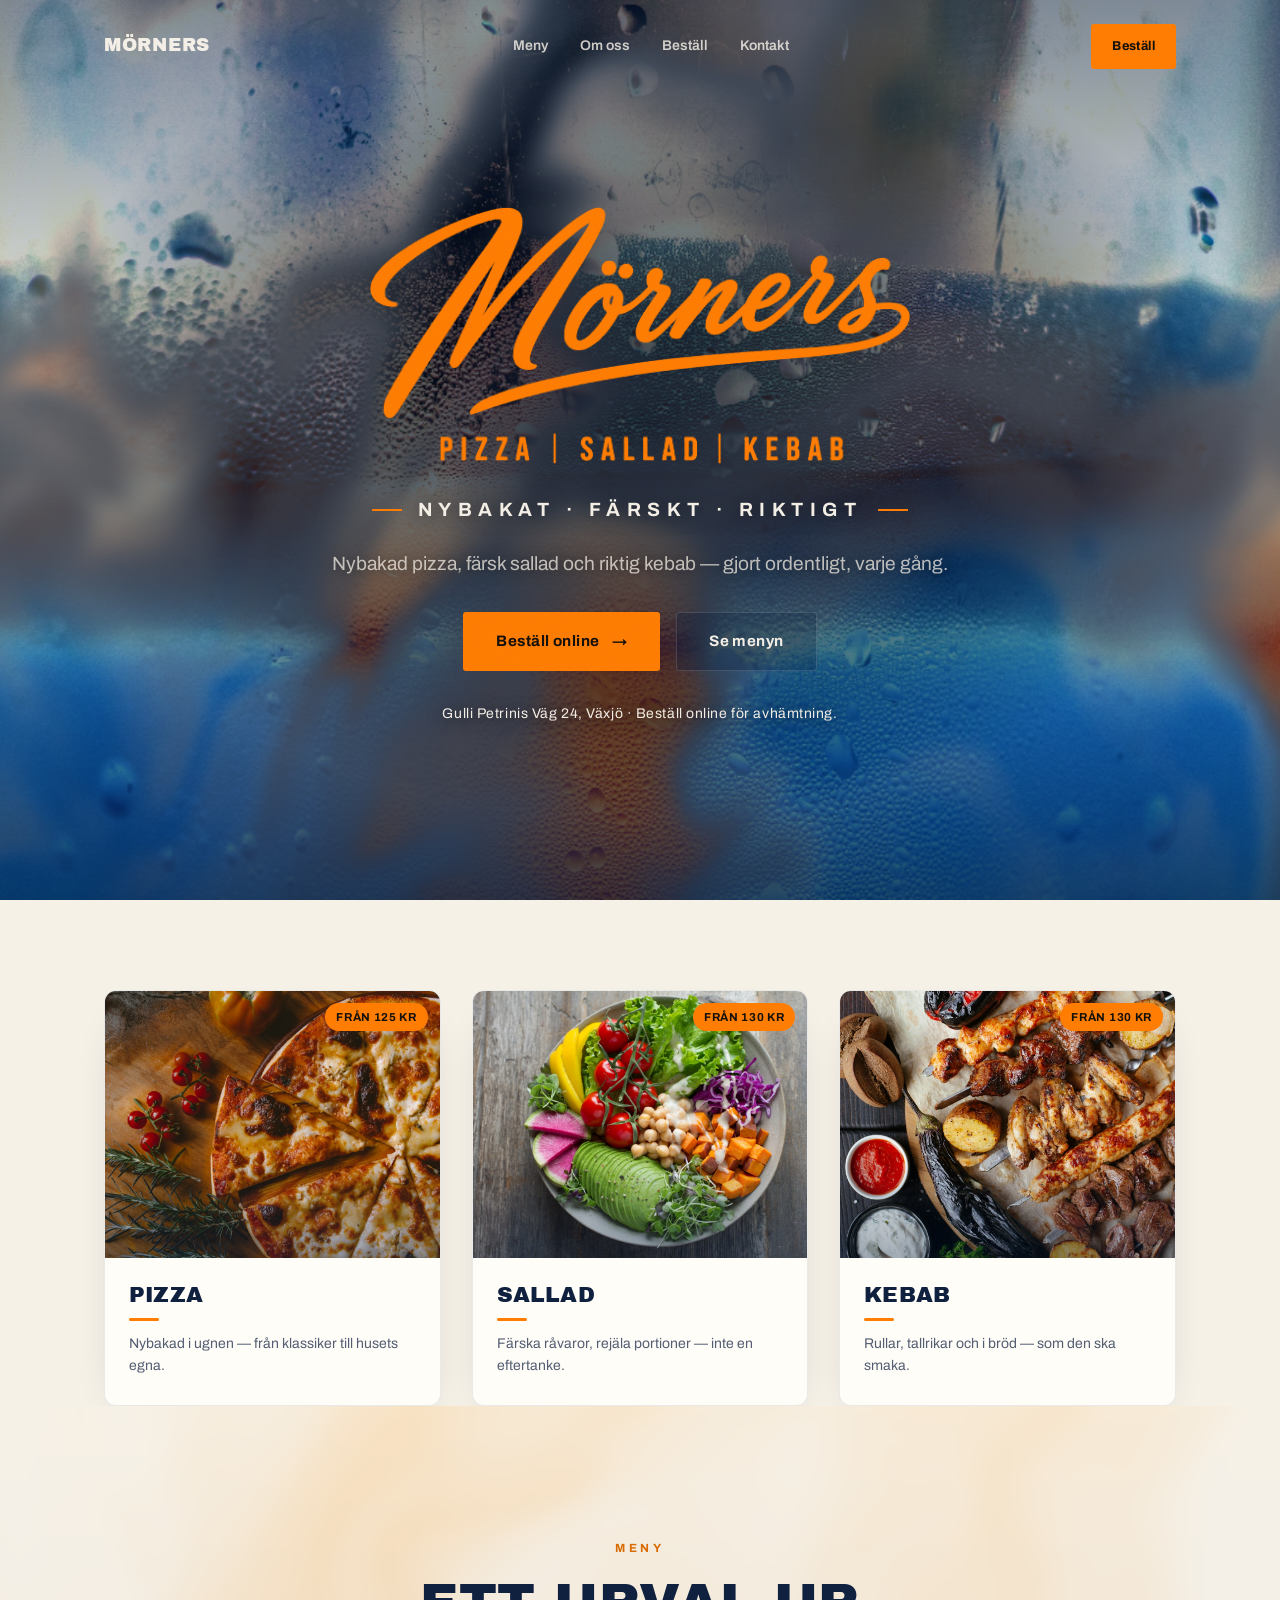
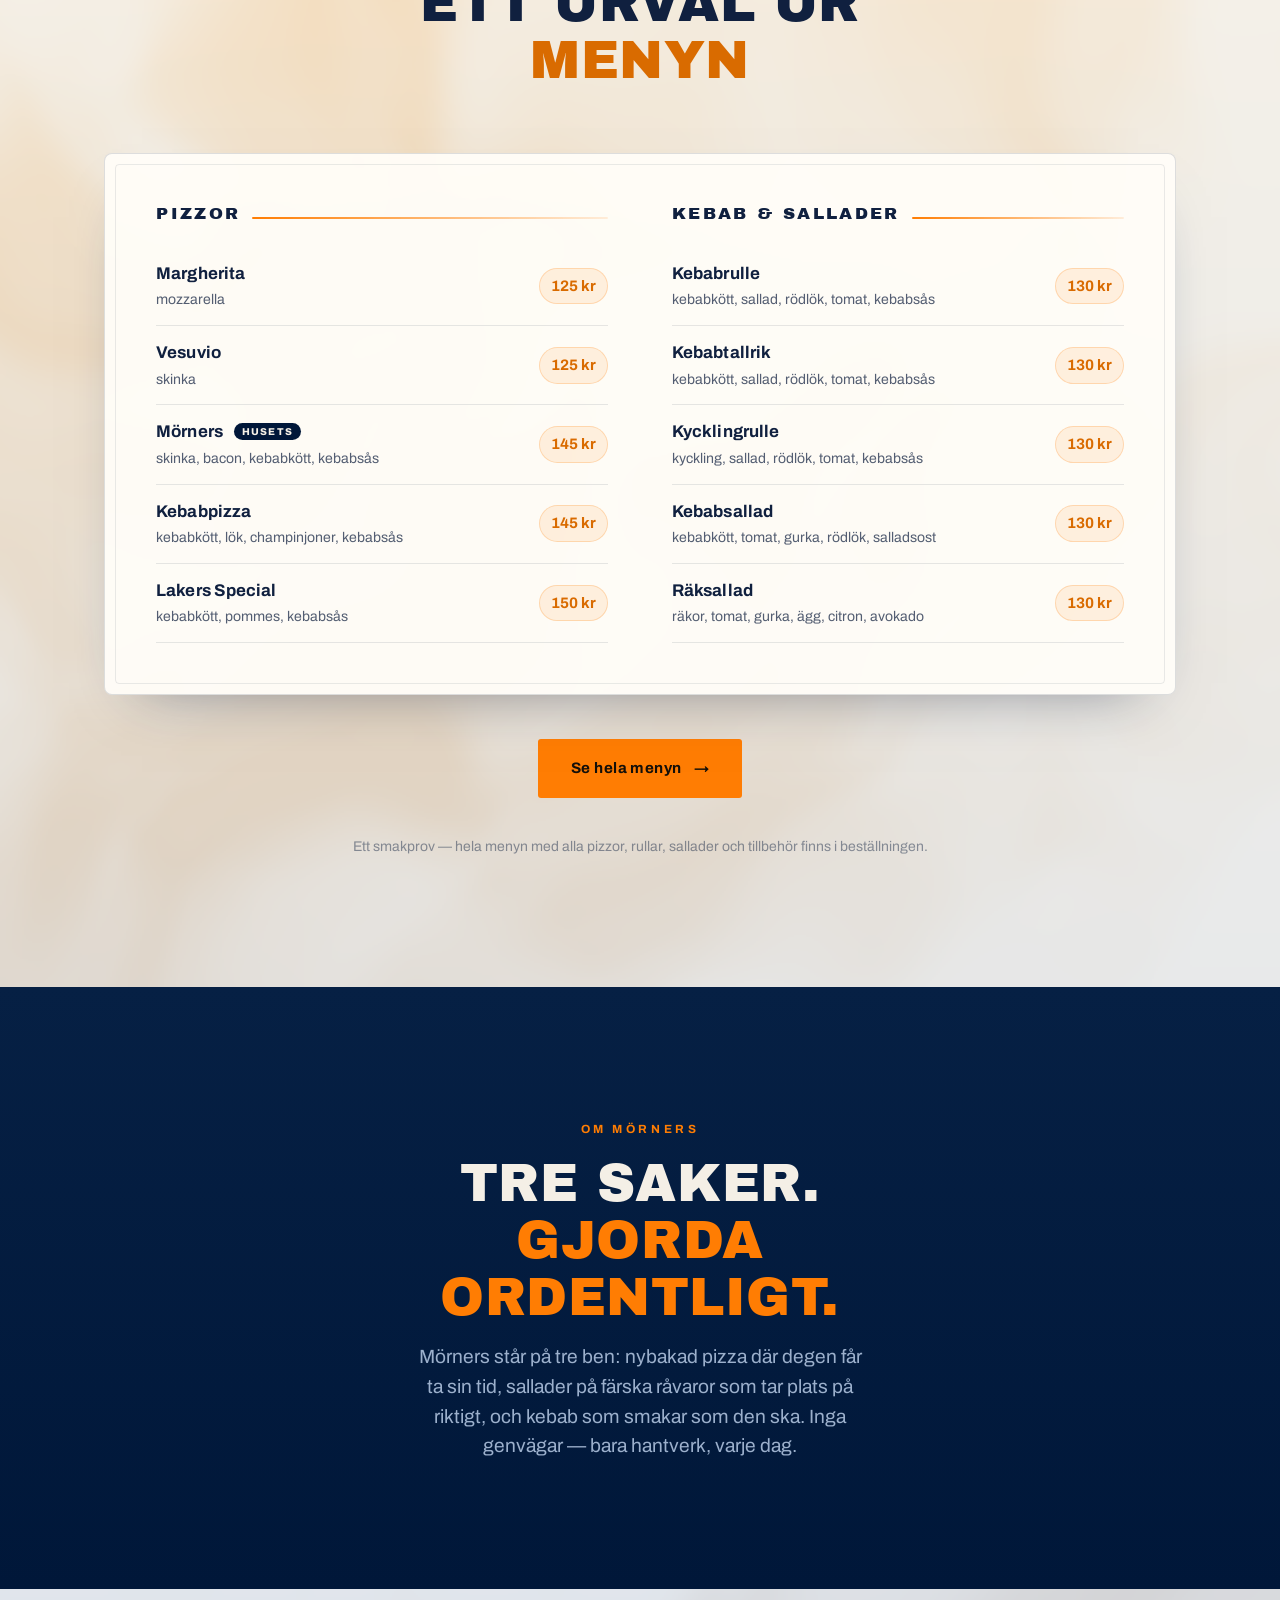
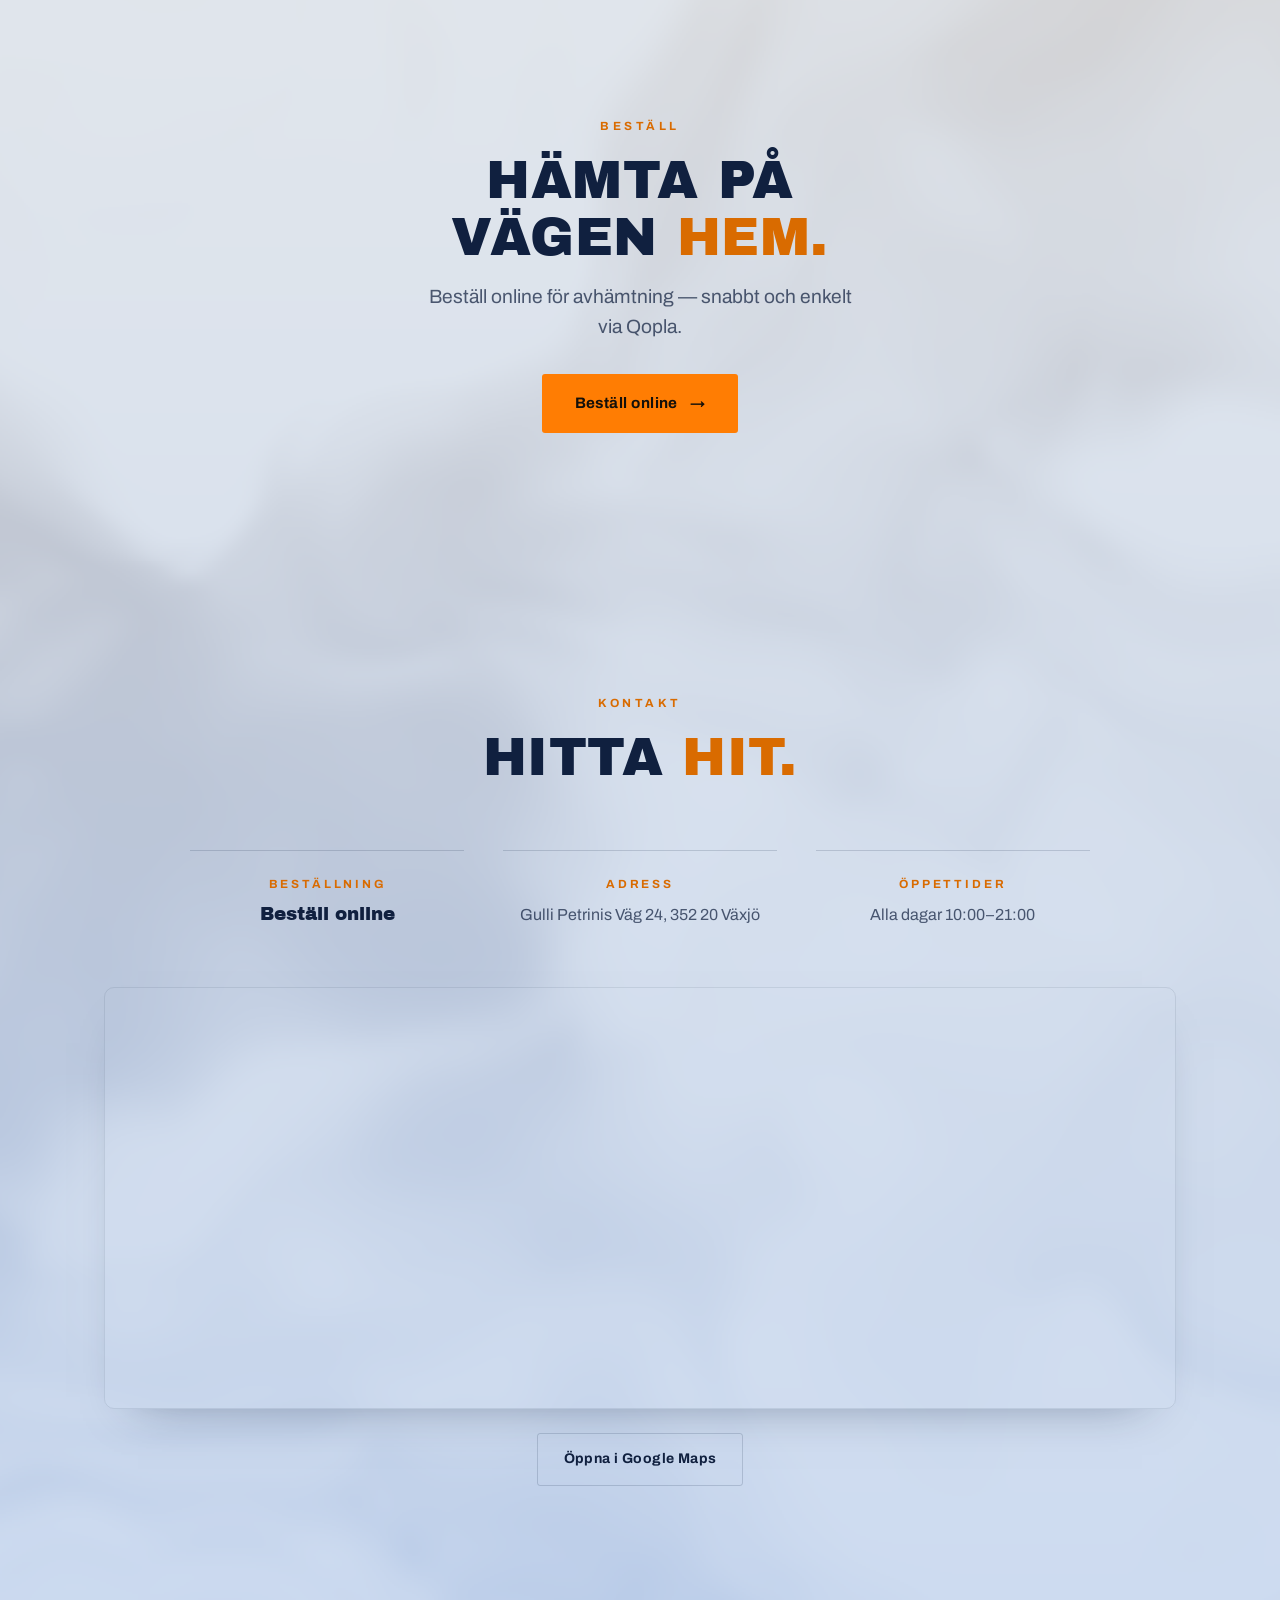
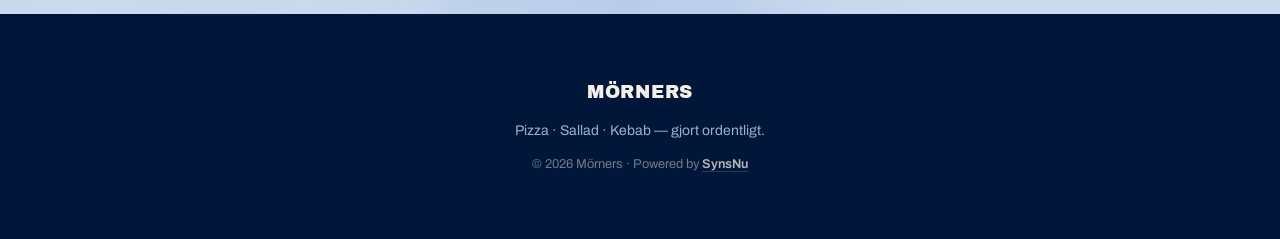
==== index.html @ d9e62b56 "Favicon = M från logotypen + fixad delningsbild (rätt domän) - favicon-32/512 + apple-touch-icon: M-" ====
<!DOCTYPE html>
<html lang="sv">
<head>
<meta charset="UTF-8">
<meta name="viewport" content="width=device-width, initial-scale=1">
<script>document.documentElement.className += ' js';</script>

<title>Mörners — Pizza · Sallad · Kebab</title>
<meta name="description" content="Mörners i Växjö — nybakad pizza, färsk sallad och riktig kebab på Gulli Petrinis Väg 24. Öppet alla dagar 10–21. Beställ online för avhämtning.">
<meta name="theme-color" content="#001739">

<meta property="og:title" content="Mörners — Pizza · Sallad · Kebab">
<meta property="og:description" content="Nybakad pizza, färsk sallad och riktig kebab i Växjö. Beställ online för avhämtning.">
<meta property="og:type" content="restaurant">
<meta property="og:locale" content="sv_SE">
<meta property="og:url" content="https://morners-launch.vercel.app/">
<meta property="og:site_name" content="Mörners">
<meta property="og:image" content="https://morners-launch.vercel.app/assets/og-image.jpg">
<meta property="og:image:width" content="1200">
<meta property="og:image:height" content="630">
<meta property="og:image:alt" content="Mörners — Pizza, Sallad, Kebab i Växjö">
<meta name="twitter:card" content="summary_large_image">
<meta name="twitter:title" content="Mörners — Pizza · Sallad · Kebab">
<meta name="twitter:description" content="Nybakad pizza, färsk sallad och riktig kebab i Växjö. Beställ online för avhämtning.">
<meta name="twitter:image" content="https://morners-launch.vercel.app/assets/og-image.jpg">
<link rel="canonical" href="https://morners-launch.vercel.app/">
<meta name="robots" content="index, follow">
<meta name="geo.region" content="SE-G">
<meta name="geo.placename" content="Växjö">
<script type="application/ld+json">
{ "@context":"https://schema.org","@type":"Restaurant",
  "name":"Mörners",
  "servesCuisine":["Pizza","Salad","Kebab"],
  "address":{"@type":"PostalAddress","streetAddress":"Gulli Petrinis Väg 24","postalCode":"352 20","addressLocality":"Växjö","addressCountry":"SE"},
  "menu":"https://qopla.com/restaurant/morners/qEQ3g3j42O/order",
  "potentialAction":{"@type":"OrderAction","target":{"@type":"EntryPoint","urlTemplate":"https://qopla.com/restaurant/morners/qEQ3g3j42O/order","inLanguage":"sv-SE","actionPlatform":["http://schema.org/DesktopWebPlatform","http://schema.org/MobileWebPlatform"]},"deliveryMethod":"http://purl.org/goodrelations/v1#DirectPickup"},
  "openingHoursSpecification":[{"@type":"OpeningHoursSpecification","dayOfWeek":["Monday","Tuesday","Wednesday","Thursday","Friday","Saturday","Sunday"],"opens":"10:00","closes":"21:00"}],
  "description":"Nybakad pizza, färsk sallad och riktig kebab i Växjö. Beställ online för avhämtning."
}
</script>

<link rel="icon" type="image/png" sizes="32x32" href="assets/icons/favicon-32.png">
<link rel="icon" type="image/png" sizes="512x512" href="assets/icons/favicon-512.png">
<link rel="apple-touch-icon" href="assets/icons/apple-touch-icon.png">
<link rel="manifest" href="site.webmanifest">
<link rel="preconnect" href="https://fonts.googleapis.com">
<link rel="preconnect" href="https://fonts.gstatic.com" crossorigin>
<link rel="stylesheet" href="https://fonts.googleapis.com/css2?family=Archivo+Black&family=Archivo:wght@400;500;600;700&display=swap">
<link rel="stylesheet" href="styles/app.css">
</head>

<body>
<a class="skip" href="#main">Hoppa till innehåll</a>

<!-- NAV -->
<header class="nav" id="nav">
  <div class="nav__in wrap">
    <a class="brand" href="#top" aria-label="Mörners">Mörners</a>
    <nav class="nav__links" aria-label="Huvudmeny">
      <a href="#meny">Meny</a>
      <a href="#om">Om oss</a>
      <a href="#bestall">Beställ</a>
      <a href="#kontakt">Kontakt</a>
    </nav>
    <a class="btn btn--primary nav__cta" href="#" data-qopla>Beställ</a>
    <button class="burger" id="burger" aria-label="Öppna meny" aria-expanded="false" aria-controls="drawer"><span></span><span></span><span></span></button>
  </div>
</header>

<!-- DRAWER -->
<div class="drawer" id="drawer" aria-label="Mobilmeny">
  <a href="#meny" data-close>Meny</a>
  <a href="#om" data-close>Om oss</a>
  <a href="#bestall" data-close>Beställ</a>
  <a href="#kontakt" data-close>Kontakt</a>
  <a class="btn btn--primary" href="#" data-qopla>Beställ online</a>
</div>

<main id="main">

  <!-- HERO — logotypen är hjälten, glöd bakom -->
  <section class="hero" id="top">
    <img class="hero__bg" src="assets/photos/beer-hero.jpg" alt="" aria-hidden="true" fetchpriority="high">
    <div class="hero__tint" aria-hidden="true"></div>
    <div class="wrap hero__in">
      <h1 class="hero__h1"><img class="hero__logo" src="assets/morners-logo.png" alt="Mörners — Pizza, Sallad, Kebab i Växjö" fetchpriority="high"></h1>
      <p class="hero__open" data-reveal><span class="tick" aria-hidden="true"></span>Nybakat · Färskt · Riktigt<span class="tick" aria-hidden="true"></span></p>
      <p class="hero__lead" data-reveal>Nybakad pizza, färsk sallad och riktig kebab — gjort ordentligt, varje gång.</p>
      <div class="hero__cta" data-reveal>
        <a class="btn btn--primary btn--lg" href="#" data-qopla>Beställ online <span aria-hidden="true">→</span></a>
        <a class="btn btn--ghost btn--lg" href="#meny">Se menyn</a>
      </div>
      <p class="hero__badge" data-reveal>Gulli Petrinis Väg 24, Växjö · Beställ online för avhämtning.</p>
    </div>
  </section>

  <!-- MATTRIO -->
  <section class="foodtrio" aria-label="Pizza, sallad och kebab">
    <div class="wrap">
      <div class="foodtrio__grid" data-stagger>
        <figure class="food" data-reveal>
          <div class="food__img"><img src="assets/photos/pizza.jpg" alt="Nybakad pizza med smält ost" loading="lazy" decoding="async"><span class="food__from">från 125 kr</span></div>
          <figcaption class="food__body">
            <h3>Pizza</h3>
            <p>Nybakad i ugnen — från klassiker till husets egna.</p>
          </figcaption>
        </figure>
        <figure class="food" data-reveal>
          <div class="food__img"><img src="assets/photos/sallad.jpg" alt="Färsk sallad med avokado och grönsaker" loading="lazy" decoding="async"><span class="food__from">från 130 kr</span></div>
          <figcaption class="food__body">
            <h3>Sallad</h3>
            <p>Färska råvaror, rejäla portioner — inte en eftertanke.</p>
          </figcaption>
        </figure>
        <figure class="food" data-reveal>
          <div class="food__img"><img src="assets/photos/kebab.jpg" alt="Grillat kebabkött med tillbehör" loading="lazy" decoding="async"><span class="food__from">från 130 kr</span></div>
          <figcaption class="food__body">
            <h3>Kebab</h3>
            <p>Rullar, tallrikar och i bröd — som den ska smaka.</p>
          </figcaption>
        </figure>
      </div>
    </div>
  </section>

  <!-- MENY -->
  <section class="section menysec" id="meny" data-fog>
    <div class="wrap">
      <div class="head center" data-reveal>
        <p class="tag">Meny</p>
        <h2>Ett urval ur <span class="em">menyn</span></h2>
      </div>

      <div class="menukort">
        <div class="menu">
          <div class="menu__col">
            <h3 class="menu__cat" data-reveal>Pizzor</h3>
            <div data-stagger>
              <div class="mrow" data-reveal><span class="mrow__t">Margherita</span><span class="mrow__d">mozzarella</span><span class="mrow__p">125 kr</span></div>
              <div class="mrow" data-reveal><span class="mrow__t">Vesuvio</span><span class="mrow__d">skinka</span><span class="mrow__p">125 kr</span></div>
              <div class="mrow" data-reveal><span class="mrow__t">Mörners <i class="mrow__badge">husets</i></span><span class="mrow__d">skinka, bacon, kebabkött, kebabsås</span><span class="mrow__p">145 kr</span></div>
              <div class="mrow" data-reveal><span class="mrow__t">Kebabpizza</span><span class="mrow__d">kebabkött, lök, champinjoner, kebabsås</span><span class="mrow__p">145 kr</span></div>
              <div class="mrow" data-reveal><span class="mrow__t">Lakers Special</span><span class="mrow__d">kebabkött, pommes, kebabsås</span><span class="mrow__p">150 kr</span></div>
            </div>
          </div>
          <div class="menu__col">
            <h3 class="menu__cat" data-reveal>Kebab &amp; sallader</h3>
            <div data-stagger>
              <div class="mrow" data-reveal><span class="mrow__t">Kebabrulle</span><span class="mrow__d">kebabkött, sallad, rödlök, tomat, kebabsås</span><span class="mrow__p">130 kr</span></div>
              <div class="mrow" data-reveal><span class="mrow__t">Kebabtallrik</span><span class="mrow__d">kebabkött, sallad, rödlök, tomat, kebabsås</span><span class="mrow__p">130 kr</span></div>
              <div class="mrow" data-reveal><span class="mrow__t">Kycklingrulle</span><span class="mrow__d">kyckling, sallad, rödlök, tomat, kebabsås</span><span class="mrow__p">130 kr</span></div>
              <div class="mrow" data-reveal><span class="mrow__t">Kebabsallad</span><span class="mrow__d">kebabkött, tomat, gurka, rödlök, salladsost</span><span class="mrow__p">130 kr</span></div>
              <div class="mrow" data-reveal><span class="mrow__t">Räksallad</span><span class="mrow__d">räkor, tomat, gurka, ägg, citron, avokado</span><span class="mrow__p">130 kr</span></div>
            </div>
          </div>
        </div>
      </div>
      <div class="menu__more" data-reveal>
        <a class="btn btn--primary btn--lg" href="meny.html">Se hela menyn <span aria-hidden="true">→</span></a>
      </div>
      <p class="menu__note" data-reveal>Ett smakprov — hela menyn med alla pizzor, rullar, sallader och tillbehör finns i beställningen.</p>
    </div>
  </section>

  <!-- OM -->
  <section class="section omband" id="om">
    <div class="wrap omband__in">
      <p class="tag" data-reveal>Om Mörners</p>
      <h2 data-reveal>Tre saker. <span class="em">Gjorda ordentligt.</span></h2>
      <p class="lead" data-reveal>Mörners står på tre ben: nybakad pizza där degen får ta sin tid, sallader på färska råvaror som tar plats på riktigt, och kebab som smakar som den ska. Inga genvägar — bara hantverk, varje dag.</p>
    </div>
  </section>

  <!-- BESTÄLL -->
  <section class="section orderband" id="bestall" data-fog>
    <div class="wrap orderband__in">
      <p class="tag" data-reveal>Beställ</p>
      <h2 data-reveal>Hämta på vägen <span class="em">hem.</span></h2>
      <p class="lead" data-reveal>Beställ online för avhämtning — snabbt och enkelt via Qopla.</p>
      <div class="orderband__cta" data-reveal>
        <a class="btn btn--primary btn--lg" href="#" data-qopla>Beställ online <span aria-hidden="true">→</span></a>
      </div>
    </div>
  </section>

  <!-- KONTAKT -->
  <section class="section kontaktsec" id="kontakt" data-fog>
    <div class="wrap">
      <div class="head center" data-reveal>
        <p class="tag">Kontakt</p>
        <h2>Hitta <span class="em">hit.</span></h2>
      </div>
      <div class="kontakt" data-stagger>
        <div class="kontakt__item" data-reveal><span class="k">Beställning</span><a href="#" data-qopla>Beställ online</a></div>
        <div class="kontakt__item" data-reveal><span class="k">Adress</span><span class="v">Gulli Petrinis Väg 24, 352 20 Växjö</span></div>
        <div class="kontakt__item" data-reveal><span class="k">Öppettider</span><span class="v">Alla dagar 10:00–21:00</span></div>
      </div>
      <div class="kartan" data-reveal>
        <iframe title="Karta — Mörners, Gulli Petrinis Väg 24, Växjö" src="https://maps.google.com/maps?q=Gulli%20Petrinis%20V%C3%A4g%2024%2C%20352%2020%20V%C3%A4xj%C3%B6&t=&z=15&ie=UTF8&iwloc=&output=embed" loading="lazy" referrerpolicy="no-referrer-when-downgrade" allowfullscreen></iframe>
      </div>
      <div class="kartan__cta" data-reveal>
        <a class="btn btn--ghost" href="https://maps.google.com/?q=Gulli+Petrinis+V%C3%A4g+24,+352+20+V%C3%A4xj%C3%B6" target="_blank" rel="noopener">Öppna i Google Maps</a>
      </div>
    </div>
  </section>

</main>

<!-- FOOTER -->
<footer class="foot">
  <div class="wrap foot__in">
    <span class="brand">Mörners</span>
    <p class="foot__tag">Pizza · Sallad · Kebab — gjort ordentligt.</p>
    <p class="foot__legal">© <span data-year>2026</span> Mörners · Powered by <a class="foot__syns" href="https://www.synsnumedia.se/" target="_blank" rel="noopener">SynsNu</a></p>
  </div>
</footer>

<div class="mobilebar" id="mobilebar" aria-hidden="true">
  <a class="btn btn--primary" href="#" data-qopla>Beställ online</a>
</div>

<script src="scripts/main.js"></script>
<script src="scripts/hero-fog.js"></script>
<script src="scripts/fog.js"></script>
</body>
</html>
---- styles/app.css ----
/* ============================================================
   MÖRNERS — Pizza · Sallad · Kebab
   Brand: marin #001739 · orange #ff7d03 · kräm #f4efe6
   Ljus bas + mörka akter (värdeväxling) · Archivo Black + Archivo
   ============================================================ */

:root {
  /* — ljus bas — */
  --paper:   #f6f1e7;
  --paper-2: #efe8da;
  --card:    #fffdf8;

  /* — marina akter — */
  --navy:    #001739;
  --navy-2:  #062044;
  --navy-3:  #0a2c5c;

  /* — bläck (marint) på ljust — */
  --ink:       #10203f;
  --ink-soft:  rgba(16, 32, 63, 0.72);
  --ink-faint: rgba(16, 32, 63, 0.46);

  /* — text på mörkt — */
  --cream:       #f4efe6;
  --cream-soft:  rgba(244, 239, 230, 0.74);
  --cream-faint: rgba(244, 239, 230, 0.46);
  --bluegrey:    #9cb0cc;

  /* — accent — */
  --orange:      #ff7d03;
  --orange-bri:  #ff9433;
  --orange-deep: #d96b00;

  /* — linjer — */
  --line:       rgba(16, 32, 63, 0.16);
  --line-soft:  rgba(16, 32, 63, 0.09);
  --line-dark:  rgba(244, 239, 230, 0.15);

  --display: "Archivo Black", "Archivo", system-ui, sans-serif;
  --sans:    "Archivo", system-ui, -apple-system, sans-serif;

  --fs-h2:   clamp(1.9rem, 4.2vw, 3.3rem);
  --fs-h3:   clamp(1.2rem, 1.8vw, 1.5rem);
  --fs-lead: clamp(1.08rem, 1.5vw, 1.28rem);
  --fs-body: clamp(1rem, 1.05vw, 1.06rem);
  --fs-sm:   0.875rem;
  --fs-xs:   0.8rem;
  --fs-tag:  0.74rem;

  --s-1: 4px; --s-2: 8px; --s-3: 12px; --s-4: 16px;
  --s-5: 24px; --s-6: 32px; --s-7: 48px; --s-8: 64px; --s-9: 96px; --s-10: 128px;
  --section-y: clamp(76px, 10vw, 148px);
  --gutter: clamp(20px, 5vw, 76px);
  --maxw: 1200px;
  --ease: cubic-bezier(0.22, 1, 0.36, 1);
}

/* ---------- reset ---------- */
*, *::before, *::after { box-sizing: border-box; }
* { margin: 0; }
html { scroll-behavior: smooth; -webkit-text-size-adjust: 100%; }
body {
  font-family: var(--sans); font-size: var(--fs-body); line-height: 1.62;
  color: var(--ink); background: var(--paper);
  -webkit-font-smoothing: antialiased; text-rendering: optimizeLegibility; overflow-x: hidden;
}
img, svg { display: block; max-width: 100%; }
a { color: inherit; text-decoration: none; }
button { font: inherit; cursor: pointer; color: inherit; }
.skip { position: absolute; left: -9999px; }

/* korn — multiply på ljust */
body::after {
  content: ""; position: fixed; inset: 0; pointer-events: none; z-index: 9;
  opacity: 0.045; mix-blend-mode: multiply;
  background-image: url("data:image/svg+xml,%3Csvg xmlns='http://www.w3.org/2000/svg' width='170' height='170'%3E%3Cfilter id='n'%3E%3CfeTurbulence type='fractalNoise' baseFrequency='0.85' numOctaves='2' stitchTiles='stitch'/%3E%3C/filter%3E%3Crect width='100%25' height='100%25' filter='url(%23n)'/%3E%3C/svg%3E");
}

/* ---------- layout ---------- */
.wrap { width: 100%; max-width: var(--maxw); margin-inline: auto; padding-inline: var(--gutter); }
.section { padding-block: var(--section-y); position: relative; }
section[id] { scroll-margin-top: 84px; }

/* ---------- typ ---------- */
h1, h2, h3 { font-family: var(--display); font-weight: 400; line-height: 1.08; letter-spacing: 0.01em; text-transform: uppercase; }
.em { color: var(--orange-deep); }
.lead { font-size: var(--fs-lead); color: var(--ink-soft); line-height: 1.55; max-width: 52ch; }
.tag {
  display: inline-flex; align-items: center; gap: var(--s-3);
  font-size: var(--fs-tag); font-weight: 700; letter-spacing: 0.3em; text-transform: uppercase;
  color: var(--orange-deep); margin-bottom: var(--s-4);
}
.tag::before { content: ""; width: 28px; height: 1px; background: var(--orange-deep); }
.head { max-width: 62ch; margin-bottom: clamp(40px, 5vw, 68px); }
.head.center { text-align: center; margin-inline: auto; }
.head.center .tag { justify-content: center; }
.head.center .tag::before { display: none; }
.head h2 { font-size: var(--fs-h2); }

/* ---------- knappar ---------- */
.btn {
  display: inline-flex; align-items: center; gap: var(--s-3);
  font-size: var(--fs-sm); font-weight: 700; letter-spacing: 0.03em;
  padding: 14px 26px; border-radius: 3px; border: 1px solid transparent;
  transition: background-color .25s var(--ease), color .25s var(--ease), border-color .25s var(--ease), transform .25s var(--ease);
  white-space: nowrap;
}
.btn:hover { transition-duration: .12s; }
.btn:active { transform: scale(0.98); }
.btn--primary { background: var(--orange); color: #14100a; }
.btn--primary:hover { background: var(--orange-bri); transform: translateY(-2px); }
.btn--ghost { color: var(--ink); border-color: var(--line); }
.btn--ghost:hover { border-color: var(--orange-deep); color: var(--orange-deep); }
.btn--lg { padding: 16px 32px; font-size: 0.95rem; }

/* ---------- nav (över marin hero → kräm efter scroll) ---------- */
.nav { position: fixed; inset: 0 0 auto 0; z-index: 20; color: var(--cream); transition: background .4s var(--ease), box-shadow .4s var(--ease), color .4s var(--ease), transform .35s var(--ease); }
.nav.hide { transform: translateY(-100%); }
.nav__in { display: flex; align-items: center; justify-content: space-between; padding-block: var(--s-5); }
.nav.scrolled { background: rgba(246, 241, 231, 0.92); backdrop-filter: blur(14px); box-shadow: 0 1px 0 var(--line-soft); color: var(--ink); }
.nav.scrolled .nav__in { padding-block: var(--s-3); }
.brand { font-family: var(--display); font-size: 1.15rem; letter-spacing: 0.04em; text-transform: uppercase; color: currentColor; }
.nav__links { display: flex; gap: var(--s-6); }
.nav__links a { font-size: var(--fs-sm); font-weight: 600; opacity: 0.82; position: relative; padding-block: 2px; transition: opacity .25s var(--ease); }
.nav__links a::after { content: ""; position: absolute; left: 0; bottom: -2px; width: 100%; height: 1px; background: var(--orange); transform: scaleX(0); transform-origin: left; transition: transform .3s var(--ease); }
.nav__links a:hover { opacity: 1; }
.nav__links a:hover::after { transform: scaleX(1); }
.nav__links a.active { opacity: 1; color: var(--orange-deep); }
.nav:not(.scrolled) .nav__links a.active { color: #fff; }
.nav__links a.active::after { transform: scaleX(1); }
.nav__cta { padding: 11px 20px; font-size: var(--fs-xs); }

.burger { display: none; flex-direction: column; gap: 5px; background: none; border: 0; padding: 8px; z-index: 30; }
.burger span { width: 24px; height: 2px; background: currentColor; transition: transform .3s var(--ease), opacity .3s var(--ease); }
.burger.open span:nth-child(1) { transform: translateY(7px) rotate(45deg); }
.burger.open span:nth-child(2) { opacity: 0; }
.burger.open span:nth-child(3) { transform: translateY(-7px) rotate(-45deg); }
.drawer {
  position: fixed; inset: 0; z-index: 25; background: var(--navy); color: var(--cream);
  display: flex; flex-direction: column; justify-content: center; align-items: center; gap: var(--s-5);
  opacity: 0; visibility: hidden; transform: translateY(-12px);
  transition: opacity .35s var(--ease), transform .35s var(--ease), visibility .35s;
}
.drawer.open { opacity: 1; visibility: visible; transform: translateY(0); }
.drawer a { font-family: var(--display); font-size: clamp(1.5rem, 6.5vw, 2.1rem); text-transform: uppercase; }
.drawer a:hover { color: var(--orange); }
.drawer .btn { font-family: var(--sans); font-size: var(--fs-sm); margin-top: var(--s-4); text-transform: none; }
.drawer a, .drawer .btn { opacity: 0; transform: translateY(10px); transition: opacity .4s var(--ease), transform .4s var(--ease); }
.drawer.open a, .drawer.open .btn { opacity: 1; transform: none; }
.drawer.open a:nth-child(1) { transition-delay: .05s; }
.drawer.open a:nth-child(2) { transition-delay: .10s; }
.drawer.open a:nth-child(3) { transition-delay: .15s; }
.drawer.open a:nth-child(4) { transition-delay: .20s; }
.drawer.open .btn { transition-delay: .26s; }
.drawer:not(.open) a, .drawer:not(.open) .btn { transition-duration: .18s; transition-delay: 0s !important; }

/* ---------- HERO — inverterad ölmakro (blått/vitt) + orange dimformer ---------- */
.hero { min-height: 100svh; display: flex; align-items: center; position: relative; overflow: hidden; padding: 120px 0 88px; background: var(--navy); color: var(--cream); }
.hero__bg { position: absolute; inset: 0; width: 100%; height: 100%; object-fit: cover; object-position: center 40%; z-index: 0;
  filter: invert(1) saturate(1.15) brightness(0.92); animation: heroZoom 24s var(--ease) forwards; }
@keyframes heroZoom { from { transform: scale(1.07); } to { transform: scale(1); } }
.hero__tint { position: absolute; inset: 0; z-index: 1; pointer-events: none;
  background:
    radial-gradient(ellipse 62% 58% at 50% 46%, rgba(0, 12, 32, 0.62), rgba(0, 12, 32, 0.28) 58%, transparent 78%),
    linear-gradient(180deg, rgba(0,23,57,.5) 0%, rgba(0,23,57,.15) 35%, rgba(0,23,57,.4) 75%, rgba(0,23,57,.75) 100%); }
canvas.heroreveal { position: absolute; inset: 0; width: 100%; height: 100%; z-index: 0; }
.hero.fx-on .hero__bg { opacity: 0; }
.hero__in { position: relative; z-index: 3; display: grid; justify-items: center; text-align: center; }
.hero__logo { width: min(540px, 76vw); height: auto; filter: drop-shadow(0 8px 30px rgba(0, 8, 24, 0.65));
  opacity: 0; animation: logoIn 1s var(--ease) .1s forwards; }
@keyframes logoIn { from { opacity: 0; transform: translateY(14px) scale(0.985); } to { opacity: 1; transform: none; } }
.hero__open { display: inline-flex; align-items: center; gap: var(--s-4); font-weight: 700;
  font-size: clamp(0.95rem, 1.8vw, 1.2rem); letter-spacing: 0.34em; text-transform: uppercase; color: var(--cream);
  margin-top: clamp(18px, 2.6vw, 30px); text-shadow: 0 1px 18px rgba(0,10,30,.6); }
.hero__open .tick { width: 30px; height: 2px; background: var(--orange); }
.hero__lead { margin-top: var(--s-5); font-size: var(--fs-lead); color: var(--cream-soft); line-height: 1.6; text-shadow: 0 1px 14px rgba(0,10,30,.55); }
.hero__cta { margin-top: var(--s-6); display: flex; gap: var(--s-4); flex-wrap: wrap; justify-content: center; }
.hero .btn--ghost { color: var(--cream); border-color: var(--line-dark); background: rgba(0,23,57,.25); }
.hero .btn--ghost:hover { border-color: var(--orange); color: var(--orange); }
.hero__badge { margin-top: var(--s-6); font-size: var(--fs-sm); color: var(--cream); opacity: .85; letter-spacing: 0.04em; text-shadow: 0 1px 16px rgba(0,10,30,.85); }

.hero [data-reveal] { opacity: 0; transform: translateY(14px); animation: riseIn .7s var(--ease) forwards; transition: none; }
.hero .hero__open  { animation-delay: .45s; }
.hero .hero__lead  { animation-delay: .60s; }
.hero .hero__cta   { animation-delay: .75s; }
.hero .hero__badge { animation-delay: .90s; }
@keyframes riseIn { to { opacity: 1; transform: none; } }

/* ---------- MENY — ljus sektion, vitt menykort ---------- */
.menukort { position: relative; background: var(--card); border: 1px solid var(--line-soft); border-radius: 8px;
  padding: clamp(26px, 4vw, 56px) clamp(22px, 4vw, 64px);
  box-shadow: 0 1px 0 var(--line-soft), 0 22px 44px -32px rgba(16, 32, 63, 0.35); }
.menukort::before { content: ""; position: absolute; inset: 10px; border: 1px solid var(--line-soft); border-radius: 4px; pointer-events: none; }
.menu { display: grid; grid-template-columns: 1fr 1fr; gap: clamp(28px, 5vw, 76px); align-items: start; }
.menu__cat { font-size: var(--fs-h3); color: var(--orange-deep); margin: var(--s-7) 0 var(--s-4); }
.menu__col > .menu__cat:first-child { margin-top: 0; }
.mrow { display: grid; grid-template-columns: auto 1fr auto; gap: var(--s-3); align-items: baseline;
  padding-block: 11px; border-bottom: 1px solid var(--line-soft); transition: background-color .25s var(--ease); }
.mrow:hover { background: rgba(16, 32, 63, 0.035); }
.mrow__t { font-weight: 700; color: var(--ink); white-space: nowrap; }
.mrow__d { color: var(--ink-faint); font-size: var(--fs-sm); overflow: hidden; text-overflow: ellipsis; white-space: nowrap; }
.mrow__p { font-weight: 700; color: var(--orange-deep); white-space: nowrap; font-size: 0.95rem; }
.menu__note { text-align: center; margin-top: clamp(24px, 3vw, 40px); color: var(--ink-faint); font-size: var(--fs-sm); }

/* ---------- OM — marin akt ---------- */
.omband { background: linear-gradient(180deg, var(--navy-2), var(--navy)); color: var(--cream); }
.omband__in { text-align: center; max-width: 64ch; margin-inline: auto; }
.omband .tag { justify-content: center; color: var(--orange); }
.omband .tag::before { display: none; }
.omband h2 { font-size: var(--fs-h2); margin-bottom: var(--s-4); }
.omband .em { color: var(--orange); }
.omband .lead { margin-inline: auto; color: var(--bluegrey); }

/* ---------- BESTÄLL — ljus ---------- */
.orderband { text-align: center; background: var(--paper-2); border-block: 1px solid var(--line-soft); }
.orderband__in { max-width: 62ch; margin-inline: auto; display: grid; justify-items: center; }
.orderband .tag { justify-content: center; }
.orderband .tag::before { display: none; }
.orderband h2 { font-size: var(--fs-h2); margin-bottom: var(--s-4); }
.orderband .lead { margin-inline: auto; margin-bottom: var(--s-6); }
.orderband__cta { display: flex; gap: var(--s-4); flex-wrap: wrap; justify-content: center; }

/* ---------- KONTAKT — ljus ---------- */
.kontakt { display: grid; grid-template-columns: repeat(3, 1fr); gap: clamp(20px, 3vw, 48px); max-width: 900px; margin-inline: auto; }
.kontakt__item { text-align: center; display: grid; gap: 6px; padding-top: var(--s-5); border-top: 1px solid var(--line); }
.kontakt__item .k { font-size: var(--fs-tag); font-weight: 700; letter-spacing: 0.24em; text-transform: uppercase; color: var(--orange-deep); }
.kontakt__item a { font-family: var(--display); font-size: 1.15rem; color: var(--ink); }
.kontakt__item a:hover { color: var(--orange-deep); }
.kontakt__item .v { color: var(--ink-soft); font-size: var(--fs-body); }

/* ---------- FOOTER — marin ---------- */
.foot { border-top: 1px solid var(--line-dark); padding-block: var(--s-8); background: var(--navy); color: var(--cream); }
.foot__in { display: grid; gap: var(--s-3); justify-items: center; text-align: center; }
.foot__tag { color: var(--bluegrey); font-size: var(--fs-sm); }
.foot__legal { color: var(--cream-faint); font-size: var(--fs-xs); }
.foot__syns { color: var(--cream-soft); border-bottom: 1px solid var(--line-dark); font-weight: 600; }
.foot__syns:hover { color: var(--orange); border-color: var(--orange); }

/* ---------- mobil ring-bar ---------- */
.mobilebar { position: fixed; left: 0; right: 0; bottom: 0; z-index: 18; display: none;
  padding: 10px var(--s-4) calc(10px + env(safe-area-inset-bottom));
  background: rgba(246, 241, 231, 0.94); backdrop-filter: blur(14px); box-shadow: 0 -1px 0 var(--line-soft);
  transform: translateY(110%); transition: transform .4s var(--ease); }
.mobilebar.show { transform: none; }
.mobilebar .btn { width: 100%; justify-content: center; padding: 13px 10px; }

/* ---------- motion ---------- */
[data-reveal] { opacity: 0; transform: translateY(20px); transition: opacity .6s var(--ease), transform .6s var(--ease); }
[data-reveal].in { opacity: 1; transform: none; }
html:not(.js) [data-reveal] { opacity: 1; transform: none; }
::selection { background: var(--orange); color: #14100a; }
:focus-visible { outline: 2px solid var(--orange-deep); outline-offset: 3px; border-radius: 2px; }

/* ---------- responsivt ---------- */
@media (max-width: 960px) {
  .nav__links, .nav__cta { display: none; }
  .burger { display: flex; }
  .mobilebar { display: flex; }
  .menu { grid-template-columns: 1fr; gap: var(--s-6); }
  .mrow { grid-template-columns: 1fr auto; }
  .mrow__d { grid-column: 1 / -1; grid-row: 2; white-space: normal; }
  .kontakt { grid-template-columns: 1fr; max-width: 380px; gap: var(--s-6); }
}

@media (prefers-reduced-motion: reduce) {
  * { animation: none !important; transition: none !important; scroll-behavior: auto !important; }
  [data-reveal], .hero [data-reveal], .hero__logo { opacity: 1 !important; transform: none !important; }
}

/* pastelldimma i beställ-bandet */
.orderband { position: relative; overflow: hidden; }
.orderband canvas.awfx { position: absolute; inset: 0; width: 100%; height: 100%; z-index: 0; opacity: 0.75; }
.orderband > .wrap { position: relative; z-index: 1; }

/* ---------- mattrio — varma bilder mot kräm/marin ---------- */
.foodtrio { padding-block: clamp(56px, 7vw, 100px) 0; }
.foodtrio__grid { display: grid; grid-template-columns: repeat(3, 1fr); gap: clamp(16px, 2.4vw, 32px); }
.food { position: relative; border-radius: 10px; overflow: hidden; aspect-ratio: 4 / 5; margin: 0;
  box-shadow: 0 18px 40px -26px rgba(16, 32, 63, 0.5); }
.food img { width: 100%; height: 100%; object-fit: cover; transition: transform .8s var(--ease); }
.food:hover img { transform: scale(1.045); }
.food::after { content: ""; position: absolute; inset: 0; background: linear-gradient(180deg, transparent 55%, rgba(0, 23, 57, 0.55)); pointer-events: none; }
.food figcaption { position: absolute; left: 14px; bottom: 12px; z-index: 1;
  font-family: var(--display); font-size: clamp(1rem, 1.6vw, 1.3rem); letter-spacing: 0.06em; text-transform: uppercase;
  color: #fff; text-shadow: 0 1px 12px rgba(0, 10, 30, 0.6); }
.food figcaption::after { content: ""; display: block; width: 26px; height: 3px; background: var(--orange); margin-top: 6px; border-radius: 2px; }
@media (max-width: 960px) {
  .foodtrio__grid { grid-template-columns: 1fr; max-width: 460px; margin-inline: auto; }
  .food { aspect-ratio: 4 / 3; }
}

/* meny-snippet: se-mer-knapp */
.menu__more { display: flex; justify-content: center; margin-top: clamp(28px, 3.5vw, 44px); }

/* ============================================================
   MATKORT v2 — bild + kortkropp (funkar lika bra i mobil)
   ============================================================ */
.foodtrio__grid { align-items: stretch; }
.food { display: flex; flex-direction: column; background: var(--card); border: 1px solid var(--line-soft);
  border-radius: 12px; overflow: hidden; aspect-ratio: auto;
  box-shadow: 0 20px 44px -30px rgba(16, 32, 63, 0.45);
  transition: transform .35s var(--ease), box-shadow .35s var(--ease), border-color .35s var(--ease); }
.food:hover { transform: translateY(-6px); border-color: rgba(255, 125, 3, 0.4);
  box-shadow: 0 30px 56px -30px rgba(16, 32, 63, 0.55); }
.food__img { position: relative; aspect-ratio: 5 / 4; overflow: hidden; }
.food__img img { width: 100%; height: 100%; object-fit: cover; transition: transform .8s var(--ease); }
.food:hover .food__img img { transform: scale(1.05); }
.food__img::after { content: ""; position: absolute; inset: 0; background: linear-gradient(180deg, transparent 62%, rgba(0, 23, 57, 0.35)); }
.food__from { position: absolute; right: 12px; top: 12px; z-index: 1;
  font-size: 0.72rem; font-weight: 700; letter-spacing: 0.06em; text-transform: uppercase;
  color: #14100a; background: var(--orange); padding: 5px 11px; border-radius: 20px; }
.food__body { padding: clamp(18px, 2vw, 26px) clamp(18px, 2vw, 24px) clamp(20px, 2.2vw, 28px); }
.food__body h3 { font-size: clamp(1.15rem, 1.7vw, 1.4rem); color: var(--ink); }
.food__body h3::after { content: ""; display: block; width: 30px; height: 3px; background: var(--orange); border-radius: 2px; margin: 10px 0 12px; }
.food__body p { color: var(--ink-soft); font-size: var(--fs-sm); line-height: 1.6; }

/* ============================================================
   MENY v2 — mer kontrast & detalj
   ============================================================ */
.fogfx { position: absolute; inset: 0; width: 100%; height: 100%; z-index: 0; }
.menysec, .orderband { position: relative; overflow: hidden; }
.menysec > .wrap, .orderband > .wrap { position: relative; z-index: 1; }

.menukort { background: rgba(255, 253, 248, 0.94); backdrop-filter: blur(2px);
  border-color: rgba(16, 32, 63, 0.14); box-shadow: 0 26px 60px -38px rgba(16, 32, 63, 0.55); }
.menu__cat { display: flex; align-items: baseline; gap: 12px; font-size: 1.05rem; letter-spacing: 0.14em;
  color: var(--ink); margin: var(--s-8) 0 var(--s-5); }
.menu__cat::after { content: ""; flex: 1; height: 2px; background: linear-gradient(90deg, var(--orange), rgba(255,125,3,.12)); border-radius: 2px; }
.mrow { grid-template-columns: 1fr auto; row-gap: 2px; padding-block: 13px; border-bottom: 1px solid rgba(16, 32, 63, 0.10); }
.mrow__t { font-size: 1.06rem; font-weight: 700; color: var(--ink); white-space: normal; letter-spacing: 0.005em; }
.mrow__d { grid-column: 1; font-size: 0.88rem; color: var(--ink-soft); white-space: normal; }
.mrow__p { grid-column: 2; grid-row: 1 / span 2; align-self: center; font-size: 0.95rem; font-weight: 700;
  color: var(--orange-deep); background: rgba(255, 125, 3, 0.1); border: 1px solid rgba(255, 125, 3, 0.22);
  padding: 5px 11px; border-radius: 20px; }
.mrow:hover { background: rgba(255, 125, 3, 0.045); }
.mrow:hover .mrow__p { background: var(--orange); border-color: var(--orange); color: #14100a; }
.mrow__badge { font-style: normal; font-size: 0.62rem; font-weight: 800; letter-spacing: 0.12em; text-transform: uppercase;
  color: var(--paper); background: var(--navy); padding: 3px 8px; border-radius: 20px; margin-left: 8px; vertical-align: 2px; }

/* ============================================================
   MENYSIDA (meny.html)
   ============================================================ */
.page-hero { background: var(--navy); color: var(--cream); padding: clamp(130px, 15vh, 190px) 0 clamp(48px, 6vw, 80px); text-align: center; position: relative; overflow: hidden; }
.page-hero h1 { font-family: var(--display); font-size: clamp(2.2rem, 5.4vw, 4rem); text-transform: uppercase; }
.page-hero .em { color: var(--orange); }
.page-hero .lead { color: var(--bluegrey); margin: var(--s-4) auto 0; }
.page-hero .tag { color: var(--orange); justify-content: center; }
.page-hero .tag::before { display: none; }
.page-hero .btn { margin-top: var(--s-6); }
.menypage { position: relative; overflow: hidden; }
.menypage > .wrap { position: relative; z-index: 1; }
.menycols { columns: 2; column-gap: clamp(32px, 5vw, 76px); }
.menyblock { break-inside: avoid; margin-bottom: var(--s-6); }
.menyblock .menu__cat:first-child { margin-top: 0; }
.menyfoot { text-align: center; margin-top: clamp(40px, 5vw, 64px); display: grid; justify-items: center; gap: var(--s-4); }
.menyfoot .note { font-size: var(--fs-sm); color: var(--ink-faint); }

@media (max-width: 960px) {
  .foodtrio__grid { grid-template-columns: 1fr; max-width: 440px; }
  .food__img { aspect-ratio: 16 / 10; }
  .menycols { columns: 1; }
}

/* neutralisera gamla figcaption-regler (matkort v1) */
.food figcaption.food__body { position: static; left: auto; bottom: auto; z-index: auto;
  font-family: var(--sans); font-size: inherit; letter-spacing: normal; text-transform: none;
  color: var(--ink); text-shadow: none; }
.food figcaption.food__body::after { content: none; }
.food::after { content: none; }

/* karta i Hitta hit */
.kartan { margin-top: clamp(36px, 4.5vw, 64px); border-radius: 10px; overflow: hidden;
  border: 1px solid var(--line-soft); box-shadow: 0 22px 48px -34px rgba(16, 32, 63, 0.5); }
.kartan iframe { display: block; width: 100%; height: clamp(280px, 36vw, 420px); border: 0; filter: saturate(0.92) contrast(0.98); }
.kartan__cta { display: flex; justify-content: center; margin-top: var(--s-5); }
.mobilebar { gap: var(--s-3); }
.mobilebar .btn--primary { flex: 2; }
.mobilebar .btn--ghost { flex: 1; background: rgba(255,255,255,.6); }
.kontaktsec { position: relative; overflow: hidden; }
.kontaktsec > .wrap { position: relative; z-index: 1; }
.menysec { background: #f6f1e7; }
.orderband { background: linear-gradient(180deg, #eee9de, #dde5f1); }
.kontaktsec { background: linear-gradient(180deg, #dde5f1, #cddcf0); }
.foodtrio { background: #f6f1e7; }
.foot { border-top: 0; }

.orderband, .kontaktsec, .menysec { border-block: 0 !important; }
.hero__h1 { margin: 0; line-height: 0; }

/* mobilbar: enbart bestäl­lning */
.mobilebar .btn--primary { flex: 1; }
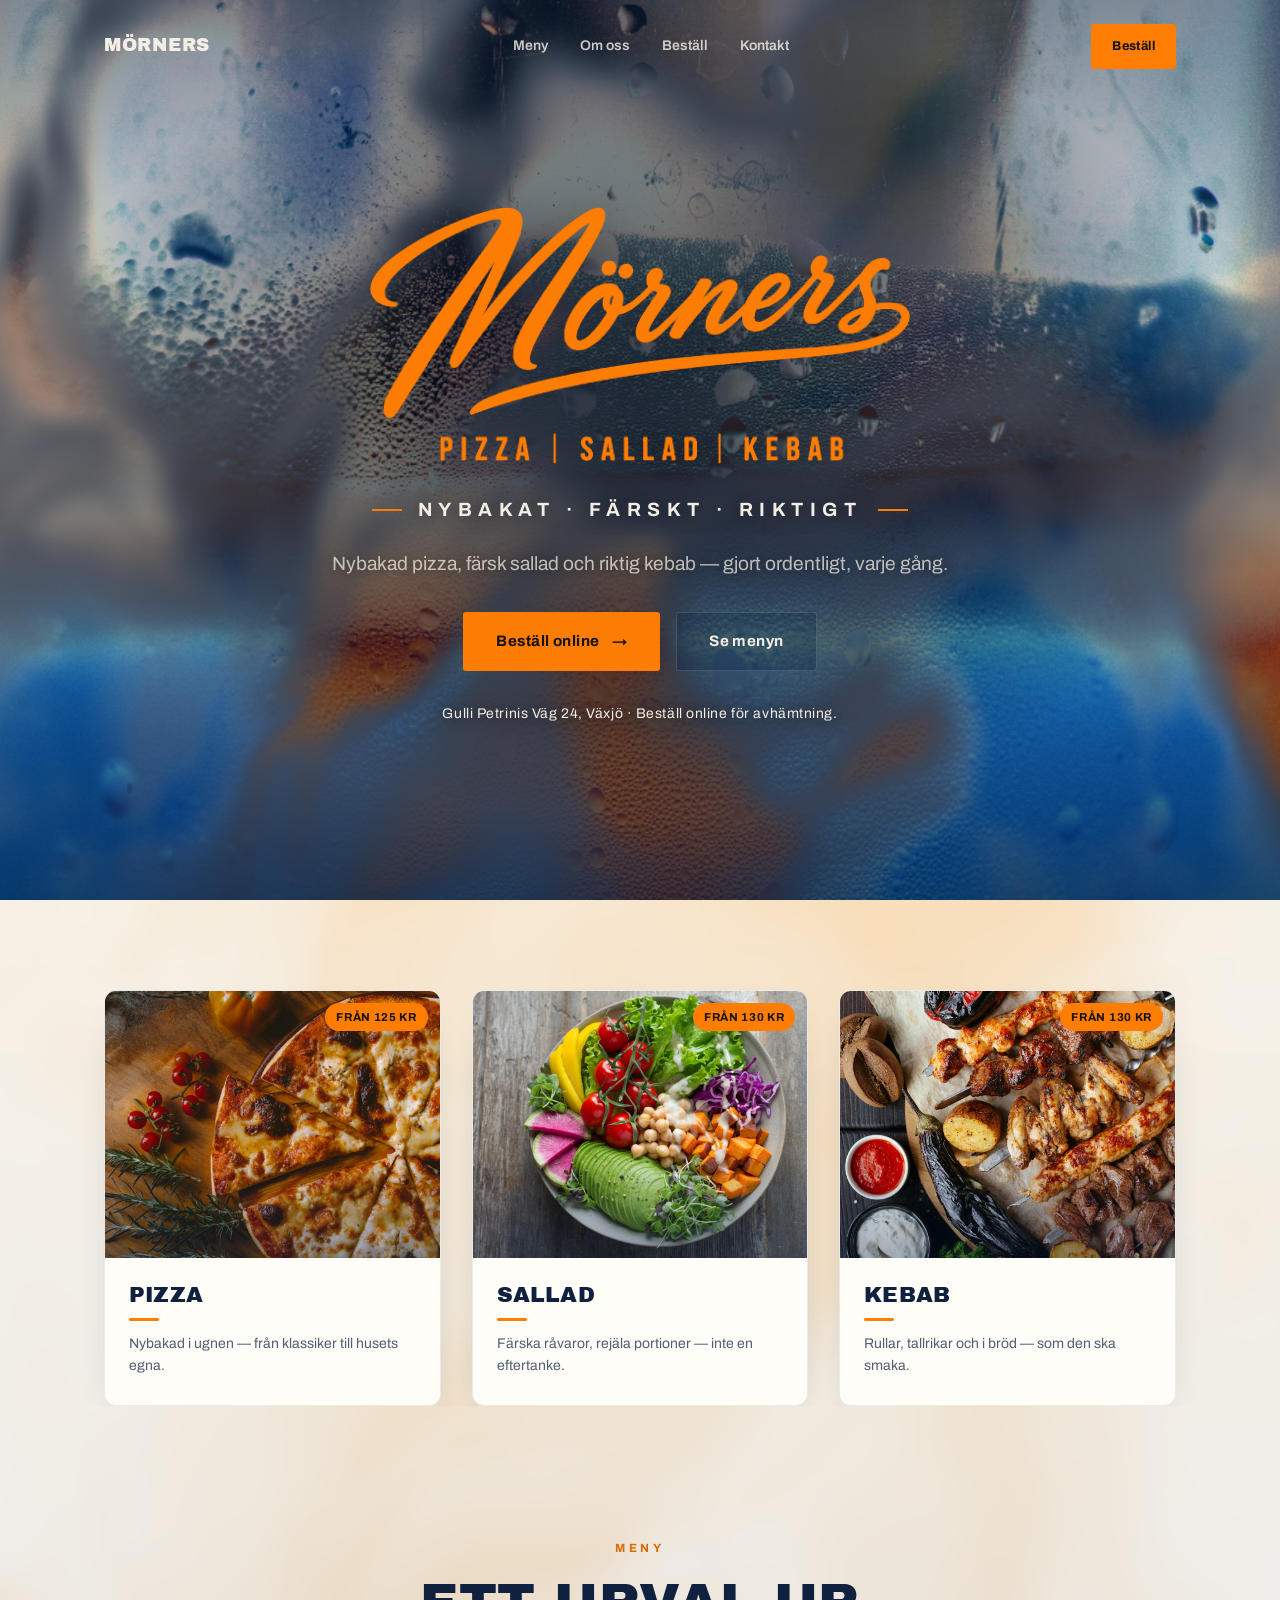
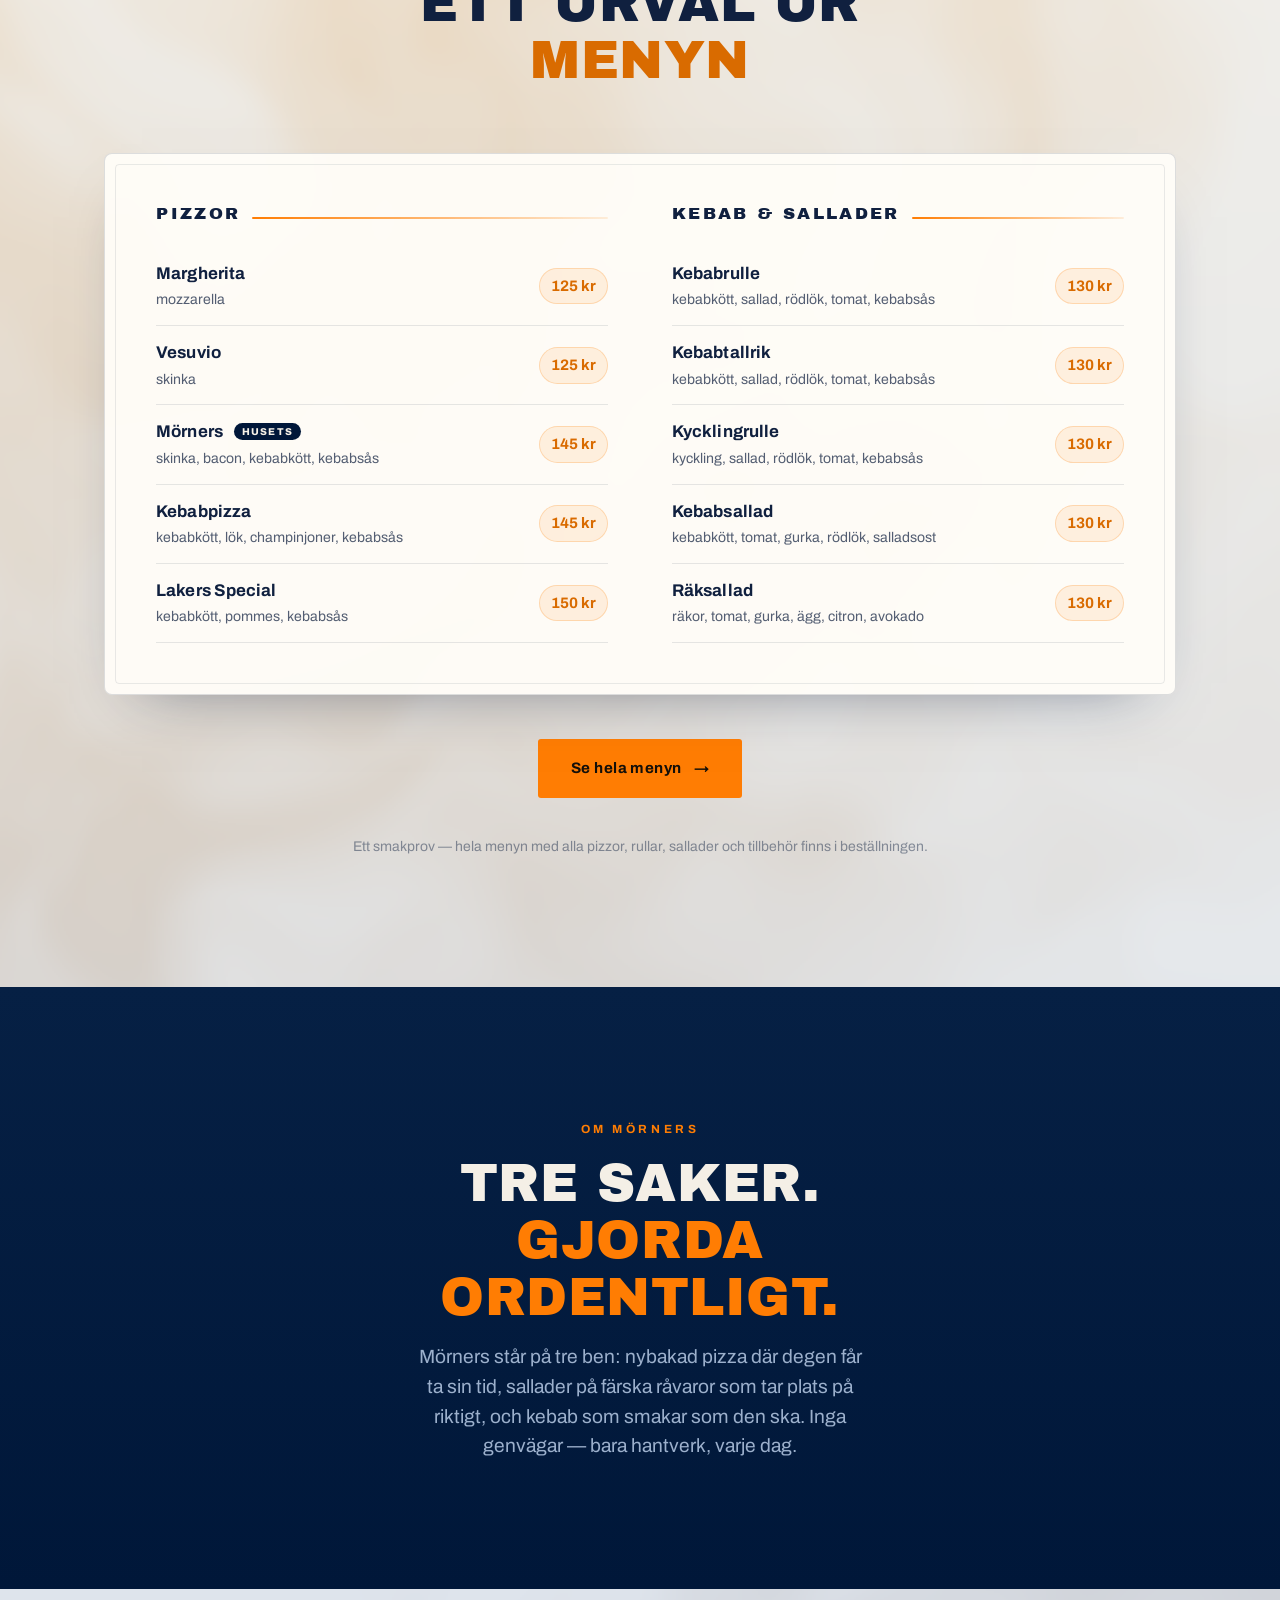
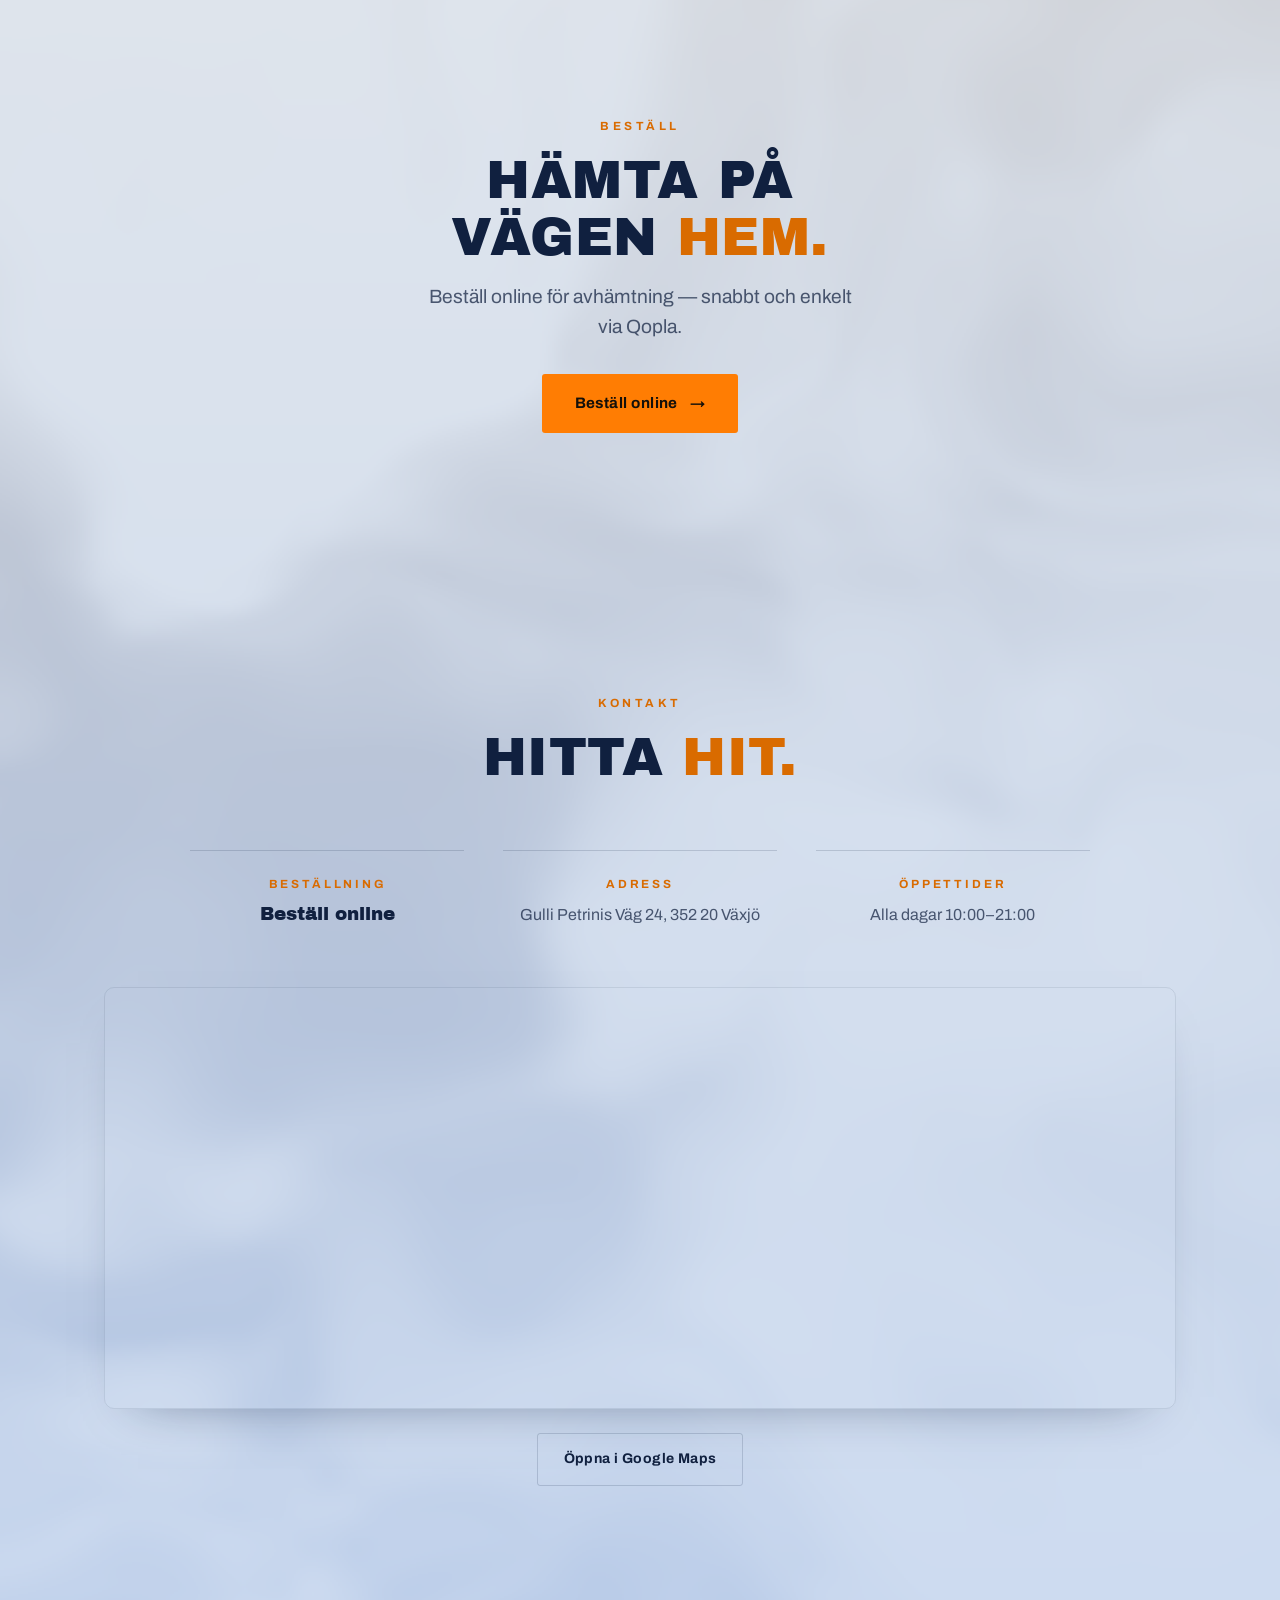
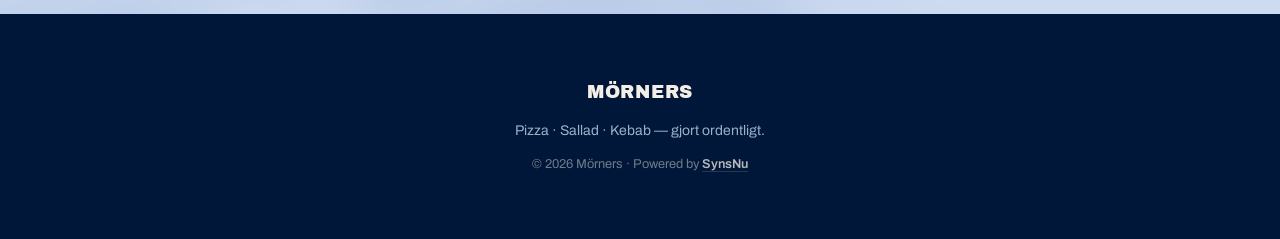
==== commit 57bb6490: "Mattrion ingår i dimfältet — skarven mot menysektionen borta Co-Authored-By: Claude Fable 5 <noreply" ====
--- a/index.html
+++ b/index.html
@@ -95,7 +95,7 @@
   </section>
 
   <!-- MATTRIO -->
-  <section class="foodtrio" aria-label="Pizza, sallad och kebab">
+  <section class="foodtrio" aria-label="Pizza, sallad och kebab" data-fog>
     <div class="wrap">
       <div class="foodtrio__grid" data-stagger>
         <figure class="food" data-reveal>
--- a/styles/app.css
+++ b/styles/app.css
@@ -389,3 +389,6 @@
 
 /* mobilbar: enbart bestäl­lning */
 .mobilebar .btn--primary { flex: 1; }
+/* mattrion ingår i den sammanhängande dimman */
+.foodtrio { position: relative; overflow: hidden; }
+.foodtrio > .wrap { position: relative; z-index: 1; }
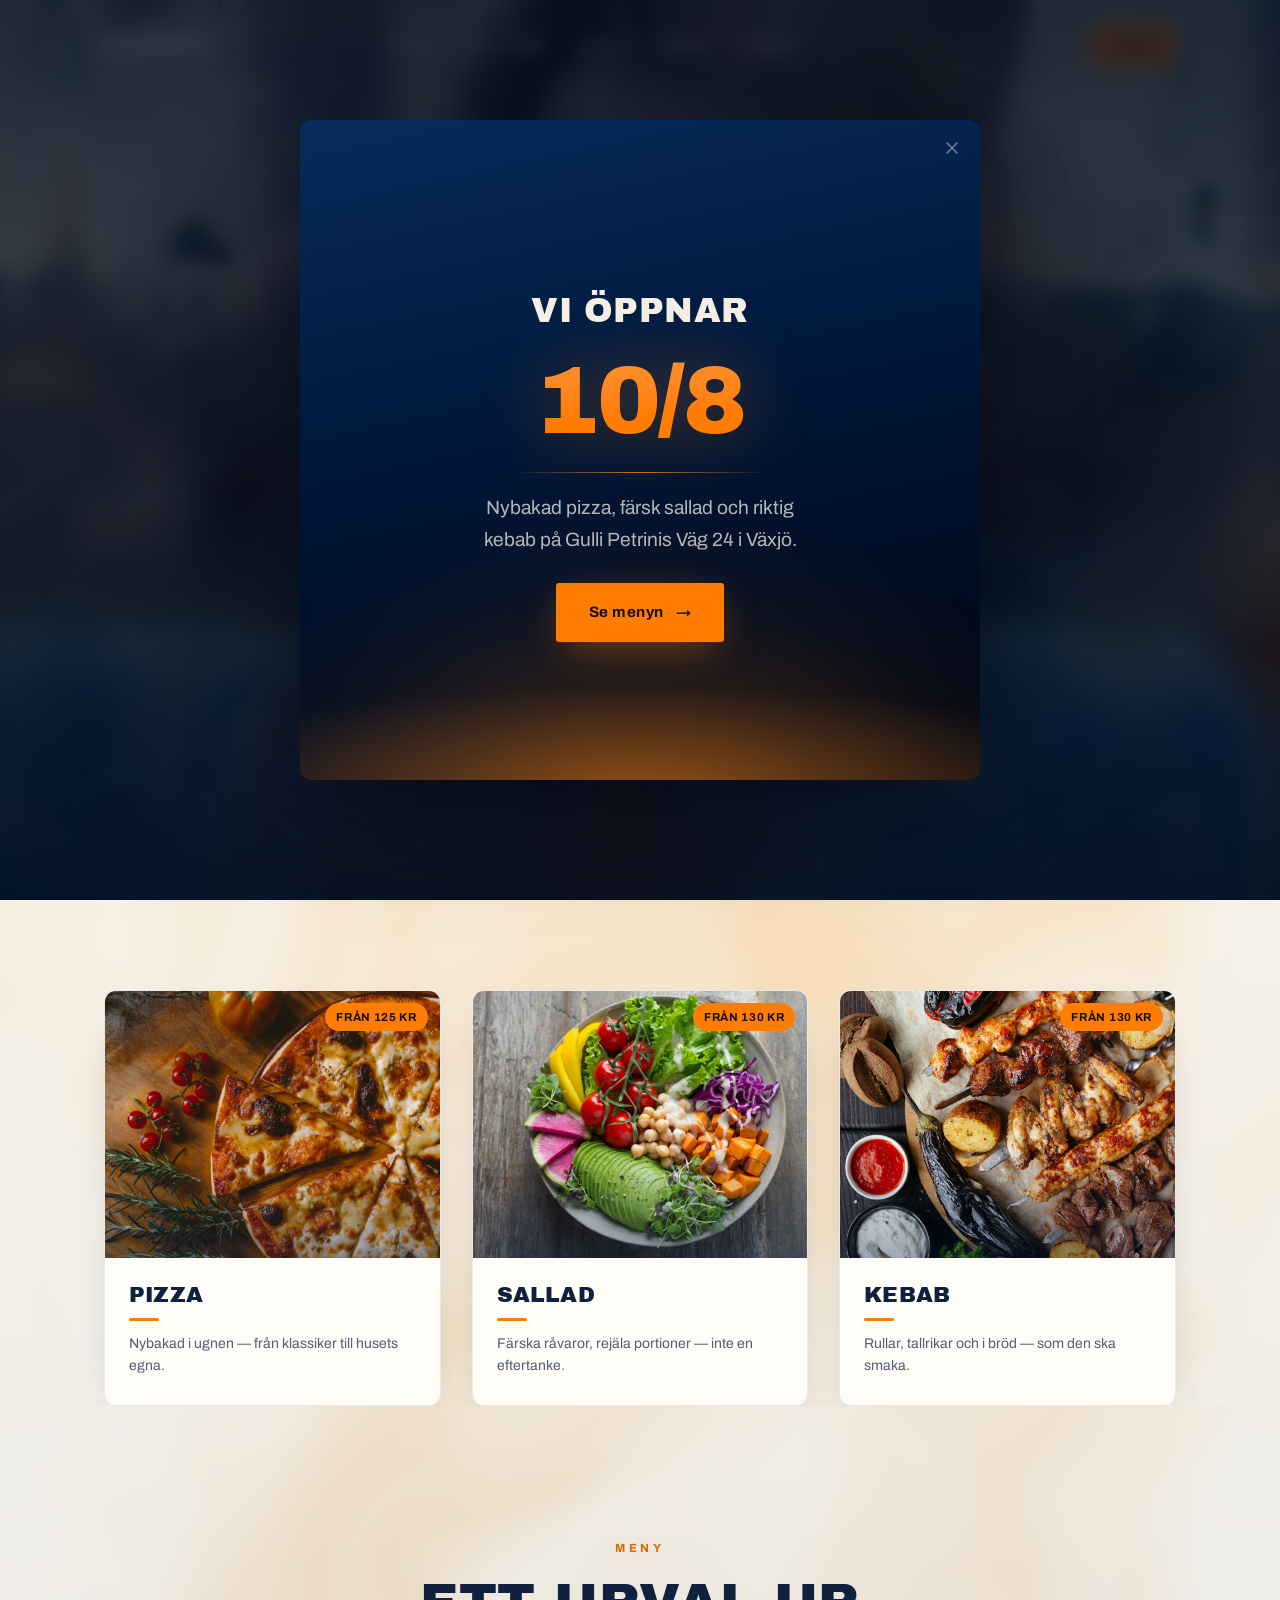
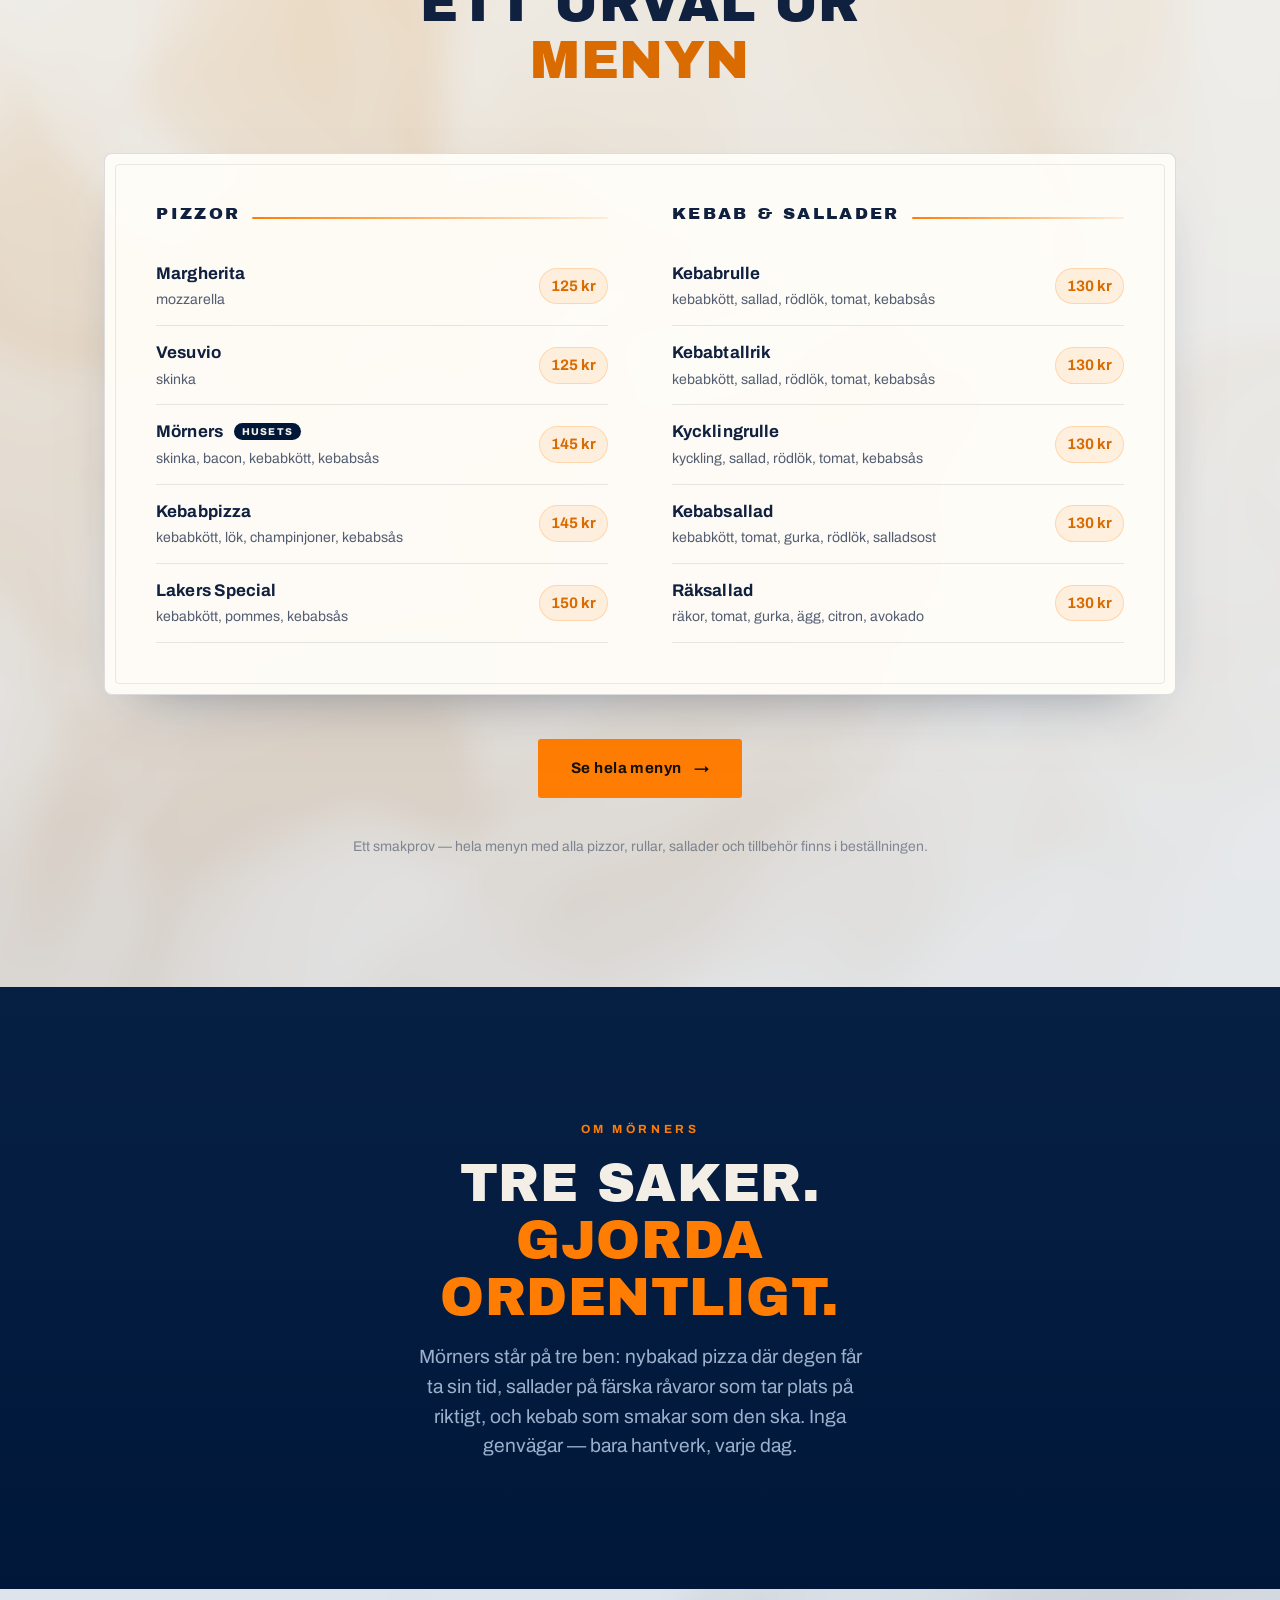
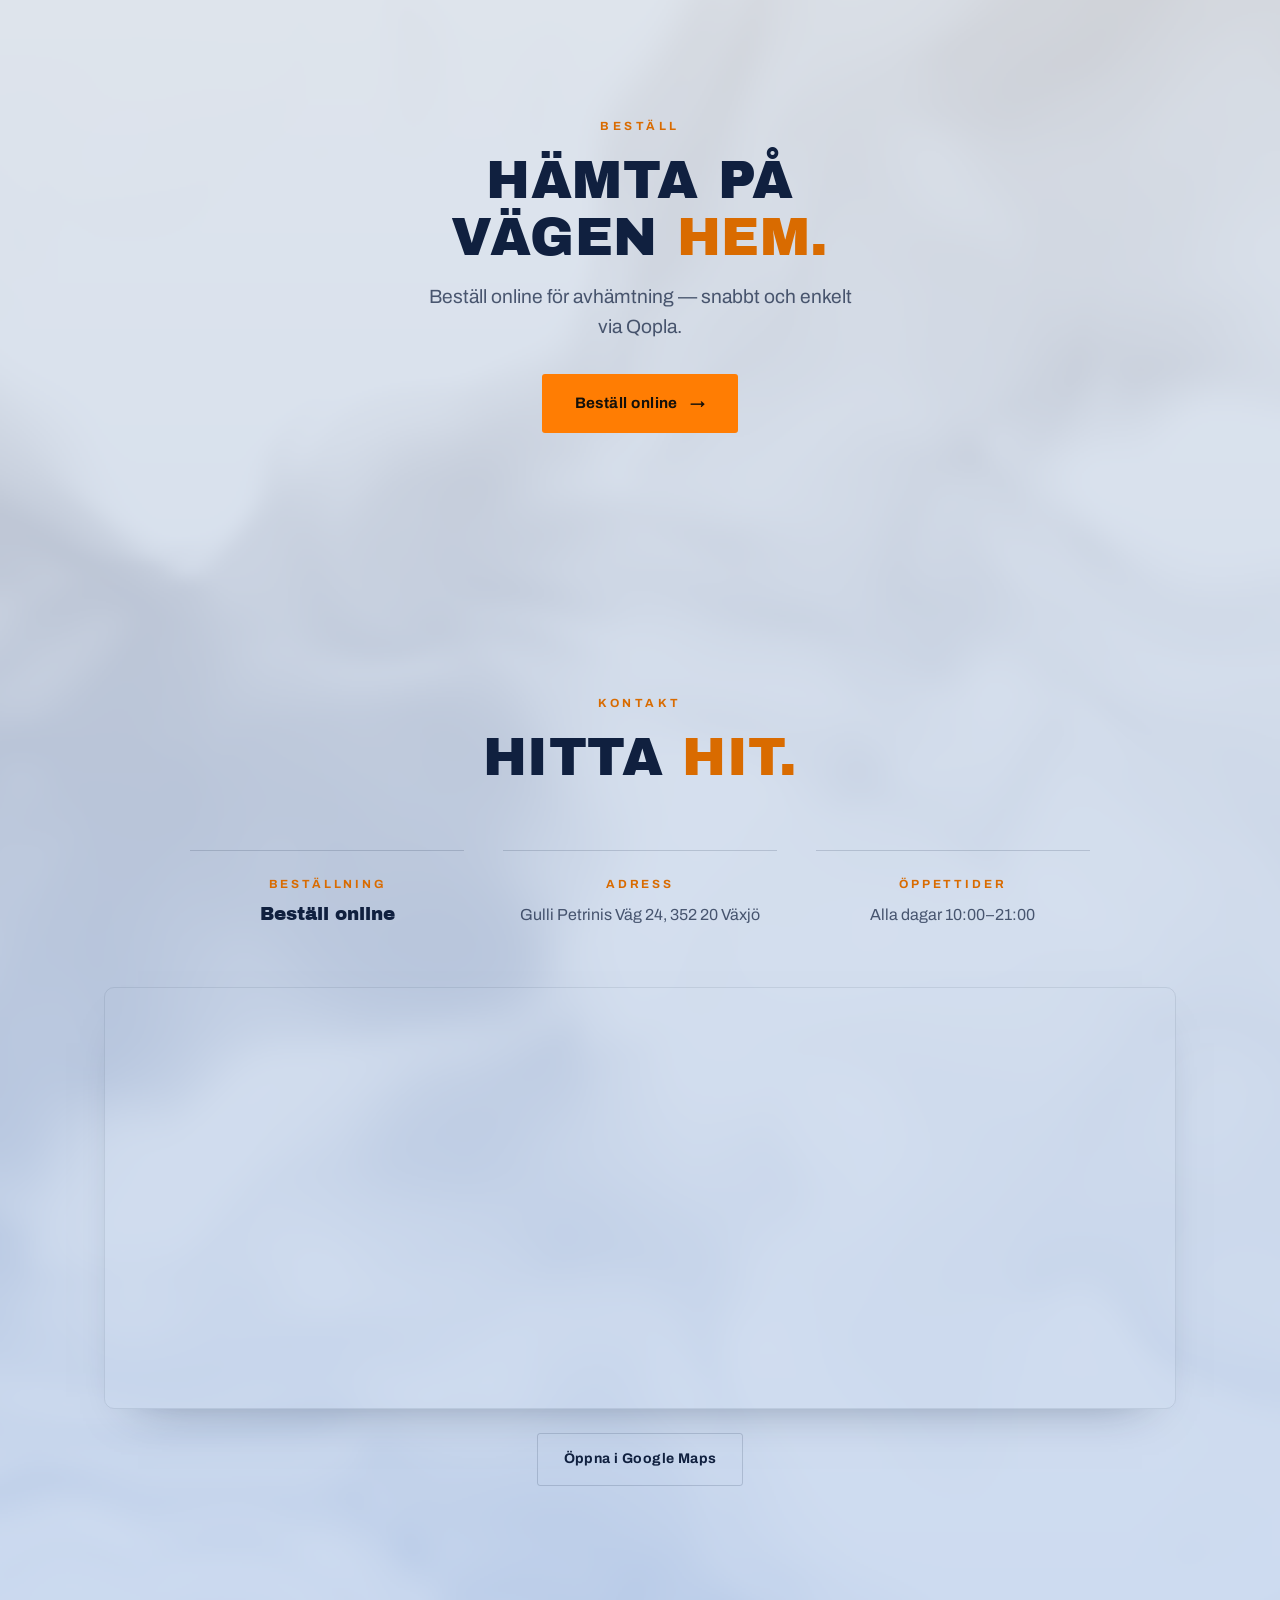
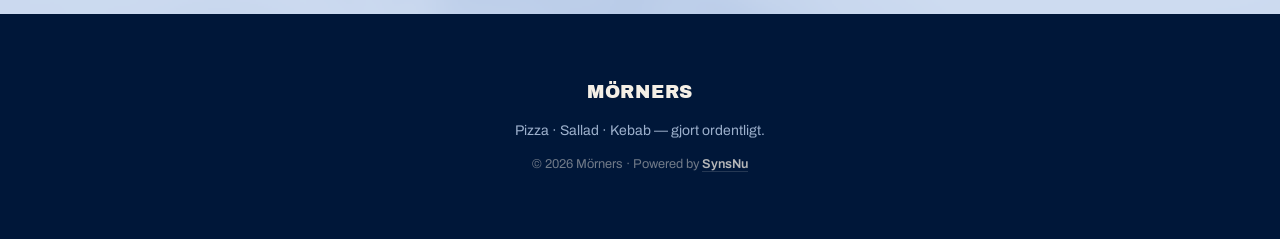
==== commit cd3891ec: "Öppningsavisering: modal som meddelar att vi öppnar 10/8 Kunden ville ha öppningsdatumet på sidan. L" ====
--- a/index.html
+++ b/index.html
@@ -50,6 +50,8 @@
 </head>
 
 <body>
+
+
 <a class="skip" href="#main">Hoppa till innehåll</a>
 
 <!-- NAV -->
@@ -219,6 +221,31 @@
   <a class="btn btn--primary" href="#" data-qopla>Beställ online</a>
 </div>
 
+  <!-- Öppningsavisering. Stängs med krysset, Escape eller klick utanför.
+       <dialog> ger fokusfälla + Escape gratis — ingen egen tangentbordskod. -->
+  <dialog class="oppnar" id="oppnar" aria-labelledby="oppnarRubrik" tabindex="-1" autofocus>
+    <form method="dialog" class="oppnar__stang">
+      <button class="oppnar__x" value="stang" aria-label="Stäng meddelandet">
+        <svg viewBox="0 0 24 24" width="20" height="20" fill="none" stroke="currentColor"
+             stroke-width="2" stroke-linecap="round" aria-hidden="true">
+          <path d="M6 6l12 12M18 6L6 18"/>
+        </svg>
+      </button>
+    </form>
+    <div class="oppnar__in">
+      <h2 class="oppnar__rubrik" id="oppnarRubrik">Vi öppnar</h2>
+      <p class="oppnar__datum"><time datetime="2026-08-10">10/8</time></p>
+      <hr class="oppnar__linje" aria-hidden="true">
+      <p class="oppnar__text">
+        Nybakad pizza, färsk sallad och riktig kebab
+        på Gulli Petrinis Väg 24 i Växjö.
+      </p>
+      <form method="dialog">
+        <button class="btn btn--primary btn--lg" value="meny">Se menyn <span aria-hidden="true">→</span></button>
+      </form>
+    </div>
+  </dialog>
+
 <script src="scripts/main.js"></script>
 <script src="scripts/hero-fog.js"></script>
 <script src="scripts/fog.js"></script>
--- a/styles/app.css
+++ b/styles/app.css
@@ -392,3 +392,125 @@
 /* mattrion ingår i den sammanhängande dimman */
 .foodtrio { position: relative; overflow: hidden; }
 .foodtrio > .wrap { position: relative; z-index: 1; }
+
+/* ---------- ÖPPNINGSAVISERING ----------
+   Ljuskällan är ugnen. Den ligger under kortets underkant, så värmen stiger
+   uppåt genom navyn och dör ut innan den når rubriken. Allt i kortet lyder
+   den riktningen: datumet sitter i glöden, knappen är det hetaste, rubriken
+   står i det svala ovanför. Se _library/foundations/light-and-physics.md.   */
+.oppnar {
+  border: 0; padding: 0; margin: auto; position: relative; isolation: isolate;
+  color: var(--cream);
+  background: var(--navy);
+  inline-size: min(90vw, 680px);
+  block-size: min(78svh, 660px);
+  border-radius: 12px;
+  box-shadow: 0 46px 100px -34px rgba(0, 6, 20, .85);
+  overflow: hidden;
+}
+.oppnar:focus { outline: none; }
+
+/* Kall natthimmel uppe, kolsvart nere — underlaget som glöden ska lysa in i. */
+.oppnar::before {
+  content: ""; position: absolute; inset: 0; z-index: -2;
+  background: linear-gradient(168deg in oklab,
+    var(--navy-3) 0%, var(--navy) 46%, #00050f 100%);
+}
+/* Ugnen. Ellips, ursprunget under kortet, låg alpha, lång utklingning —
+   samma grammatik som röken i cryptoshisha, annan fysik: det här är hetta. */
+.oppnar::after {
+  content: ""; position: absolute; inset: 0; z-index: -1; pointer-events: none;
+  background:
+    radial-gradient(ellipse 88% 62% at 50% 108% in oklab,
+      oklch(from var(--orange) l c h / .40) 0%,
+      oklch(from var(--orange) l c h / .16) 34%,
+      oklch(from var(--orange) l c h / .05) 58%,
+      transparent 80%),
+    radial-gradient(ellipse 130% 26% at 50% 102% in oklab,
+      oklch(from var(--orange-bri) l c h / .34) 0%, transparent 62%);
+}
+
+.oppnar::backdrop {
+  background: rgba(0, 9, 24, .74);
+  backdrop-filter: blur(10px) saturate(.68);
+  -webkit-backdrop-filter: blur(10px) saturate(.68);
+}
+
+.oppnar__in {
+  position: relative; block-size: 100%;
+  display: grid; align-content: center; justify-items: center;
+  gap: clamp(14px, 2.2vh, 26px);
+  padding: clamp(46px, 8vw, 84px) clamp(26px, 5vw, 60px) clamp(30px, 5vw, 52px);
+  text-align: center;
+}
+
+/* Rubriken står ovanför värmen och är därför sval. */
+.oppnar__rubrik {
+  font-family: var(--display); font-weight: 400; color: var(--cream);
+  font-size: clamp(1.5rem, 4vw, 2.15rem); letter-spacing: .015em;
+  line-height: 1.2;  /* Archivo Black kapar Å/Ä/Ö under ~1.15 */
+  margin: 0;
+}
+
+/* Datumet sitter i glöden. Skuggan är värme som sprider sig i luften,
+   inte en drop shadow: ingen offset, bara spridning. */
+.oppnar__datum {
+  font-family: var(--display); font-weight: 400;
+  font-size: clamp(4rem, 15vw, 6rem);
+  line-height: 1.05; letter-spacing: -.025em; margin: 0;
+  background: linear-gradient(178deg in oklab, var(--orange-bri), var(--orange) 62%);
+  -webkit-background-clip: text; background-clip: text; color: transparent;
+  filter: drop-shadow(0 0 34px oklch(from var(--orange) l c h / .34));
+}
+.oppnar__datum time { font: inherit; color: inherit; }
+
+/* En glödande hårlinje under datumet — ugnsspringan. Ljusast i mitten. */
+.oppnar__linje {
+  inline-size: min(58%, 260px); block-size: 1px; border: 0; margin: 0;
+  background: linear-gradient(90deg, transparent,
+    oklch(from var(--orange) l c h / .85) 50%, transparent);
+}
+
+.oppnar__text {
+  margin: 0; max-inline-size: 32ch;
+  color: var(--cream-soft); font-size: var(--fs-lead); line-height: 1.62;
+}
+.oppnar__in form { margin-block-start: clamp(4px, 1vh, 12px); }
+/* Knappen står närmast ugnen och är det hetaste på kortet. */
+.oppnar__in .btn--primary { box-shadow: 0 10px 40px -10px oklch(from var(--orange) l c h / .5); }
+
+.oppnar__stang { position: absolute; inset-block-start: 0; inset-inline-end: 0; z-index: 2; }
+.oppnar__x {
+  appearance: none; background: none; border: 0; cursor: pointer;
+  color: var(--cream-faint); padding: 18px; line-height: 0;
+  transition: color .15s var(--ease);
+}
+.oppnar__x:hover { color: var(--orange); }
+.oppnar__x:focus-visible {
+  color: var(--orange); outline: 2px solid var(--orange);
+  outline-offset: -6px; border-radius: 6px;
+}
+
+/* Ett enda författat ögonblick: ugnen tänds.
+   Kortet stiger (320ms), glöden blommar efter den (60ms förskjutning),
+   datumet sätter sig sist. Ease-out hela vägen, inget studsar. */
+.oppnar[open]           { animation: kortIn .34s cubic-bezier(.16,1,.3,1) both; }
+.oppnar[open]::after    { animation: ugnTand .62s cubic-bezier(.22,1,.36,1) .06s both; }
+.oppnar[open]::backdrop { animation: bakgrundIn .34s cubic-bezier(.16,1,.3,1) both; }
+.oppnar[open] .oppnar__datum { animation: datumIn .44s cubic-bezier(.22,1,.36,1) .12s both; }
+.oppnar[open] .oppnar__linje { animation: linjeIn .5s cubic-bezier(.22,1,.36,1) .22s both; }
+
+@keyframes kortIn     { from { opacity: 0; transform: translateY(16px) scale(.992); } }
+@keyframes bakgrundIn { from { opacity: 0; } }
+@keyframes ugnTand    { from { opacity: 0; transform: translateY(16px); } }
+@keyframes datumIn    { from { opacity: 0; transform: translateY(10px); } }
+@keyframes linjeIn    { from { opacity: 0; transform: scaleX(.3); } }
+
+@media (prefers-reduced-motion: reduce) {
+  .oppnar[open], .oppnar[open]::after, .oppnar[open]::backdrop,
+  .oppnar[open] .oppnar__datum, .oppnar[open] .oppnar__linje { animation: none; }
+}
+
+@media (max-width: 560px) {
+  .oppnar { inline-size: 92vw; block-size: min(78svh, 580px); border-radius: 10px; }
+}
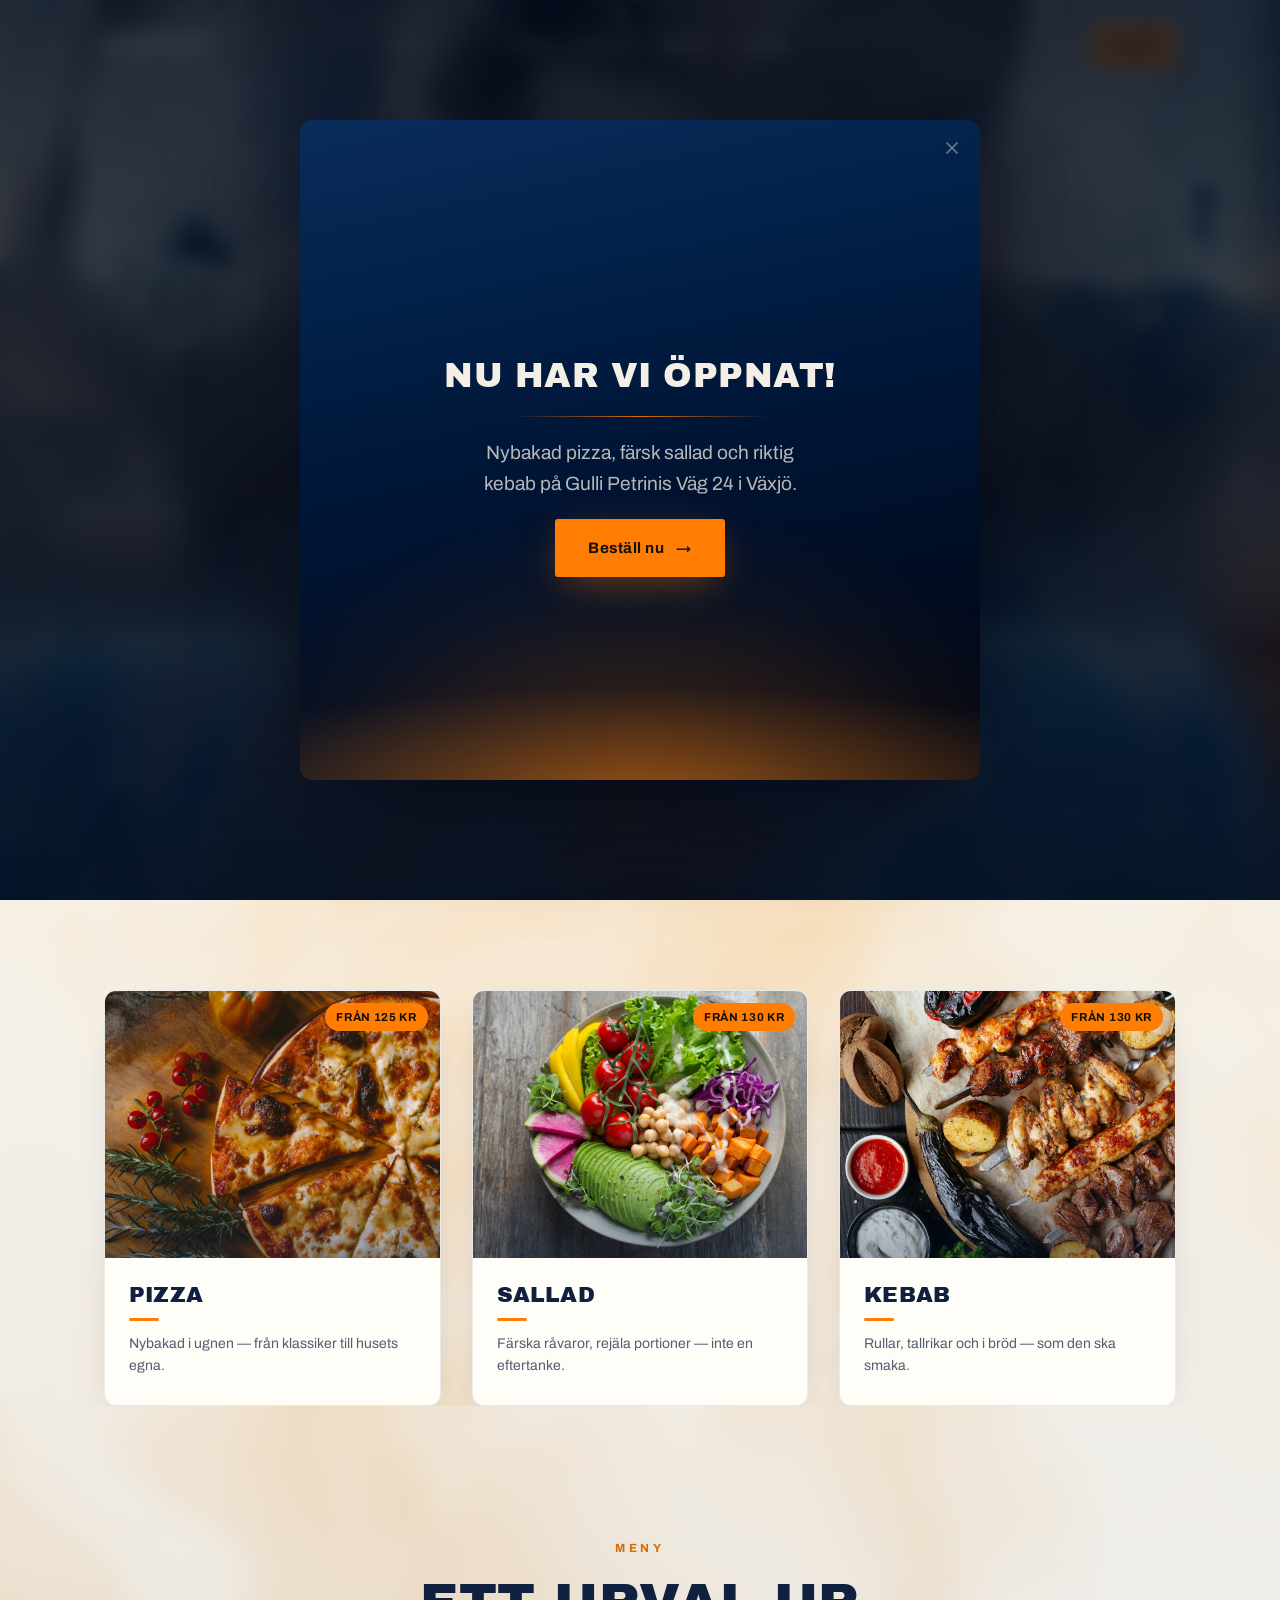
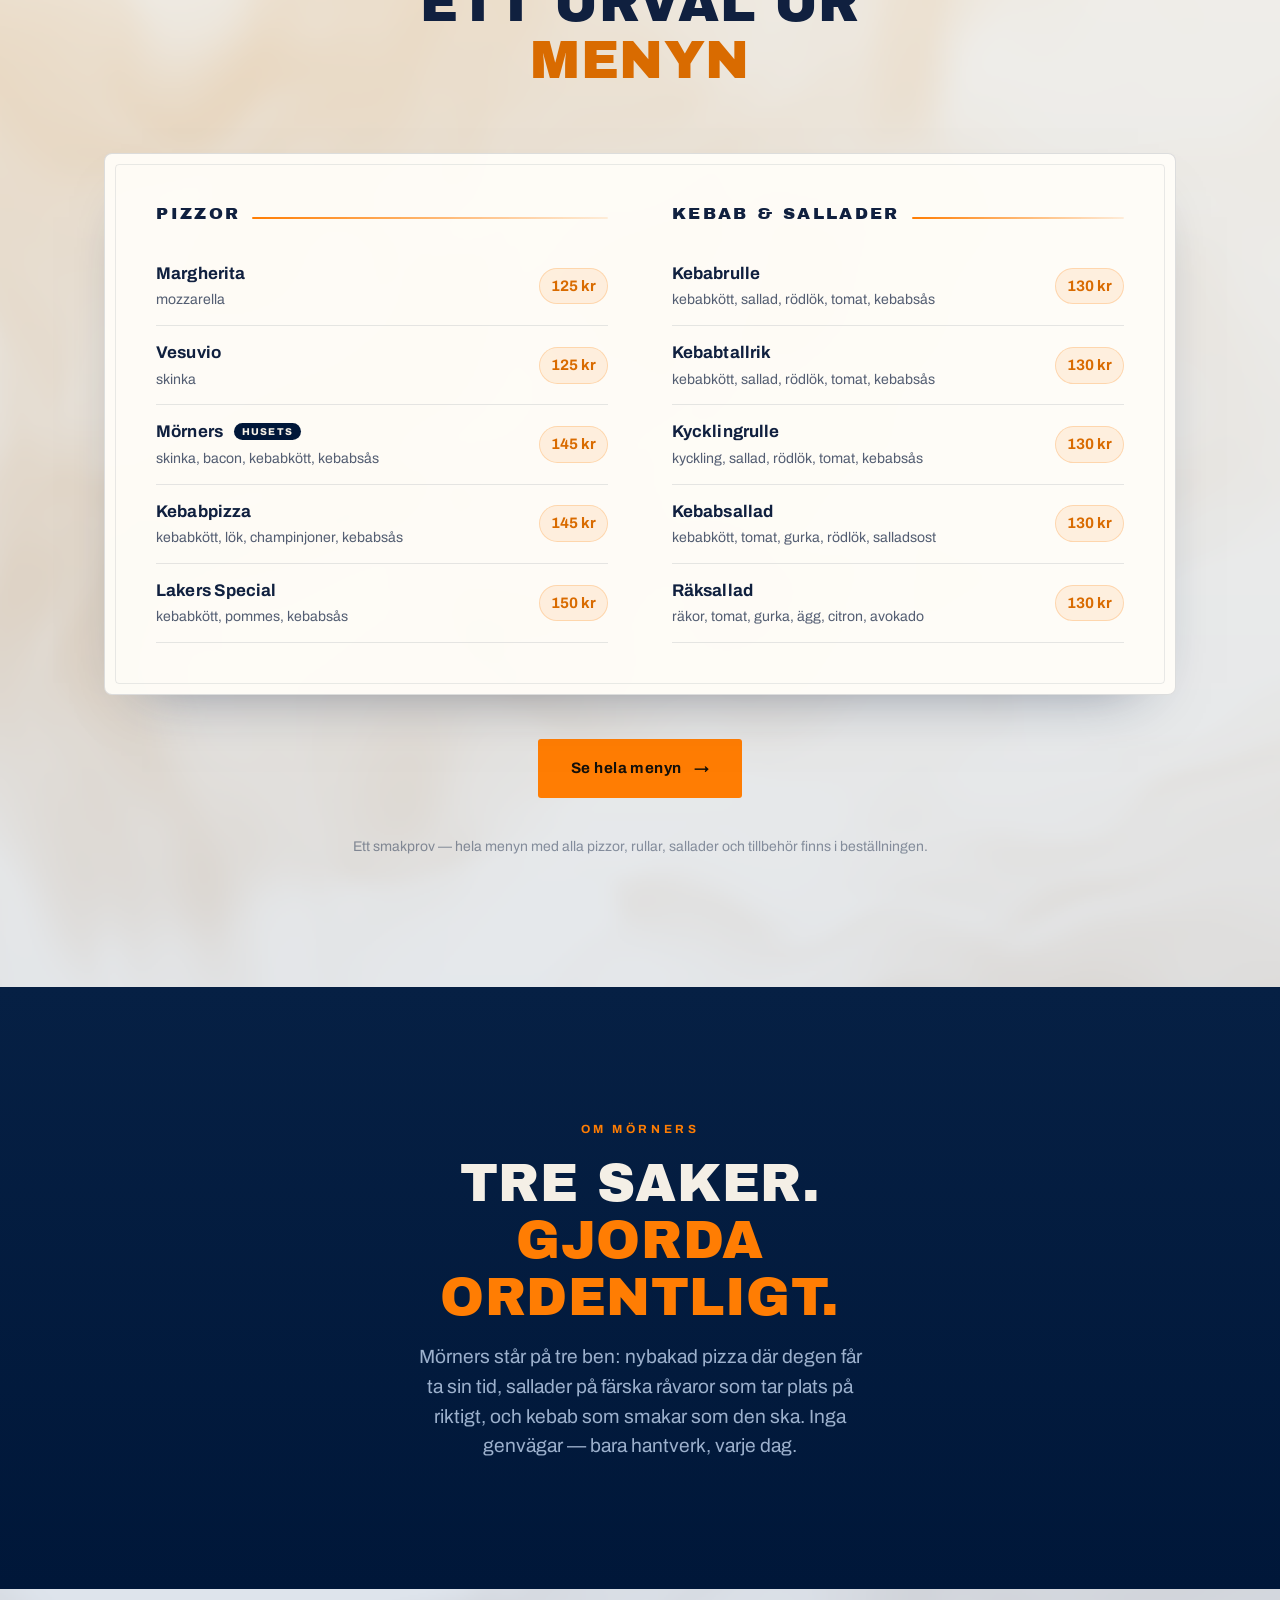
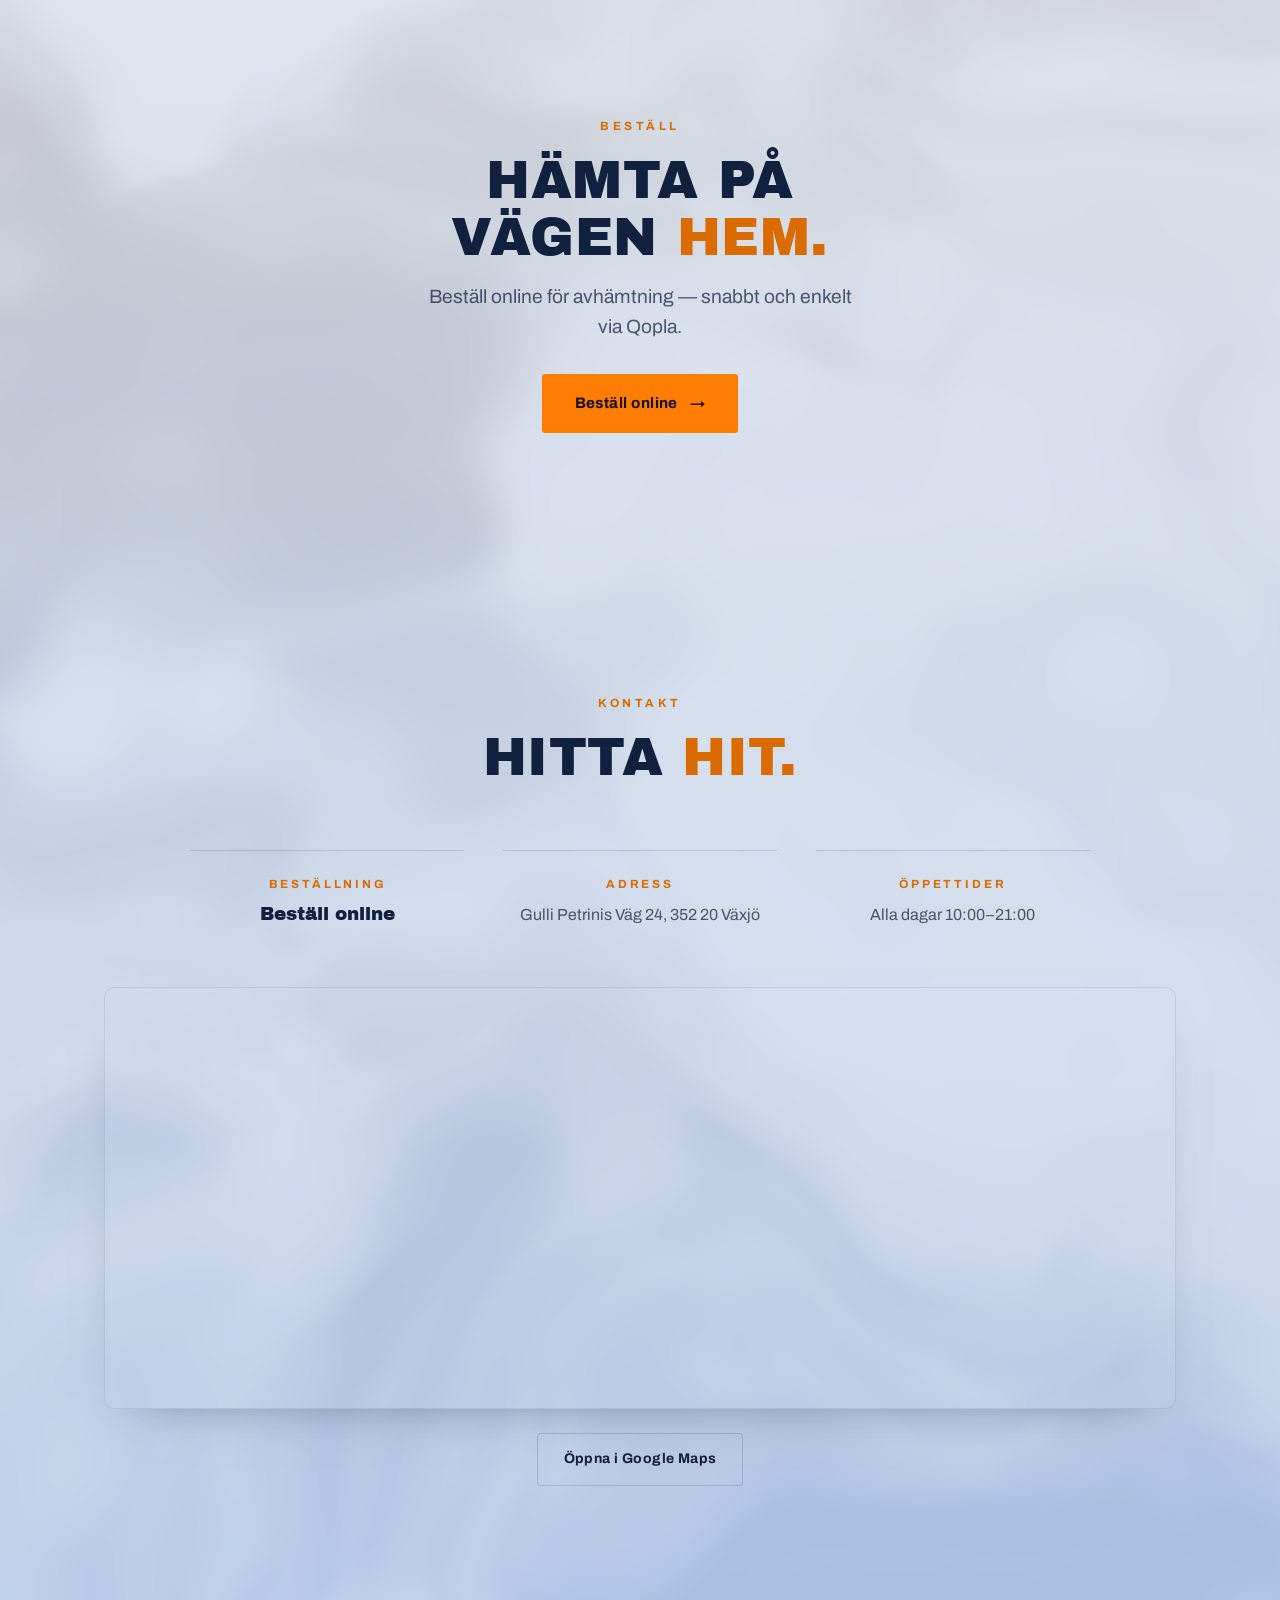
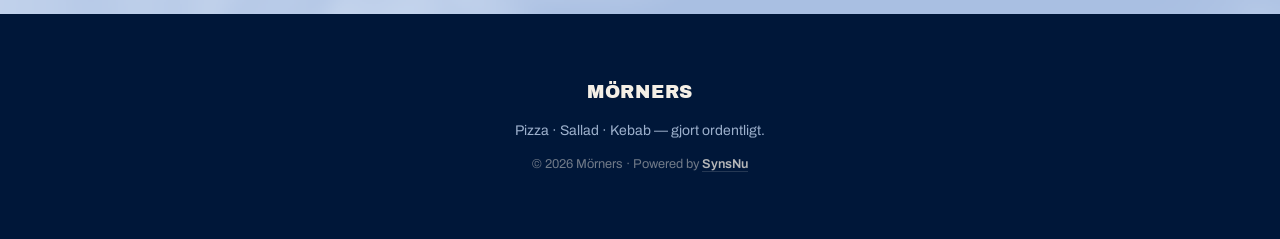
==== commit 115b53f3: "Pop-up: Nu har vi öppnat + Beställ nu-knapp till Qopla Öppningsdagen är här — aviseringen bytt från " ====
--- a/index.html
+++ b/index.html
@@ -233,16 +233,13 @@
       </button>
     </form>
     <div class="oppnar__in">
-      <h2 class="oppnar__rubrik" id="oppnarRubrik">Vi öppnar</h2>
-      <p class="oppnar__datum"><time datetime="2026-08-10">10/8</time></p>
+      <h2 class="oppnar__rubrik" id="oppnarRubrik">Nu har vi öppnat!</h2>
       <hr class="oppnar__linje" aria-hidden="true">
       <p class="oppnar__text">
         Nybakad pizza, färsk sallad och riktig kebab
         på Gulli Petrinis Väg 24 i Växjö.
       </p>
-      <form method="dialog">
-        <button class="btn btn--primary btn--lg" value="meny">Se menyn <span aria-hidden="true">→</span></button>
-      </form>
+      <a class="btn btn--primary btn--lg" href="#" data-qopla>Beställ nu <span aria-hidden="true">→</span></a>
     </div>
   </dialog>
 
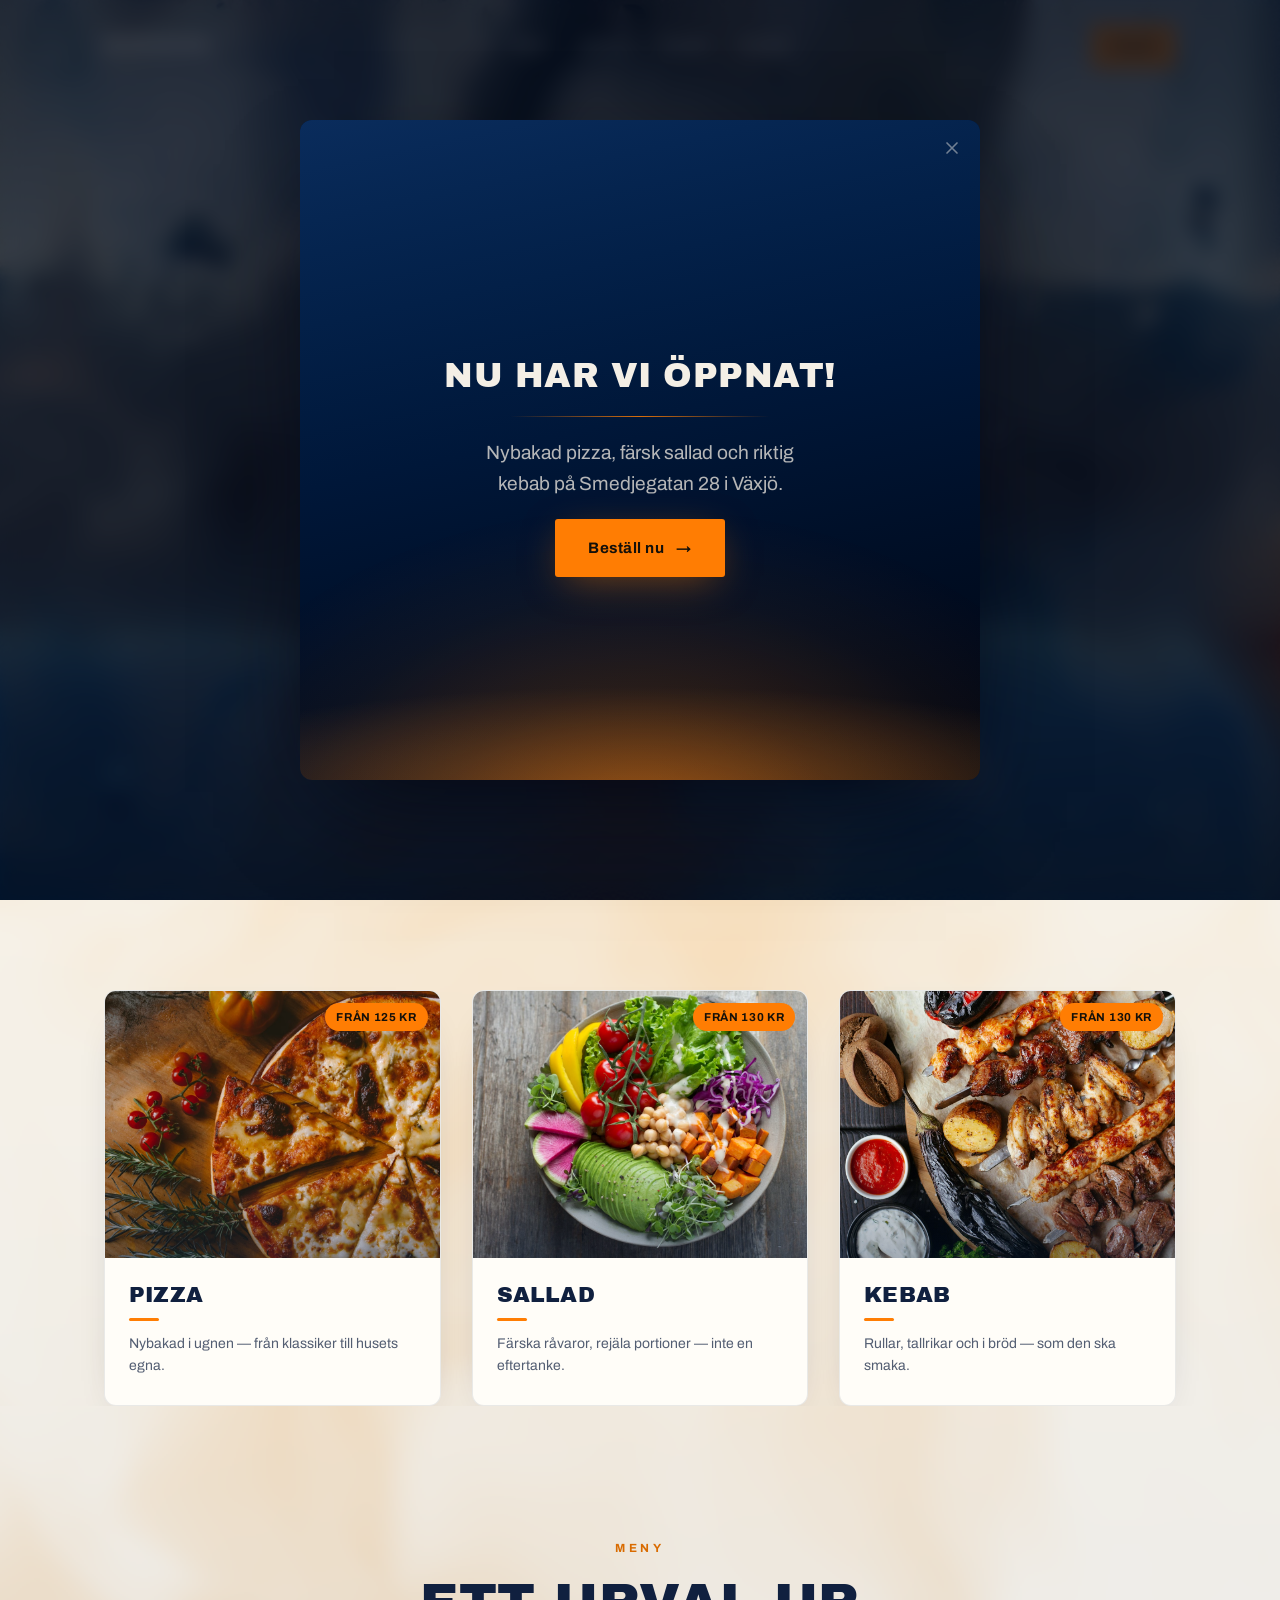
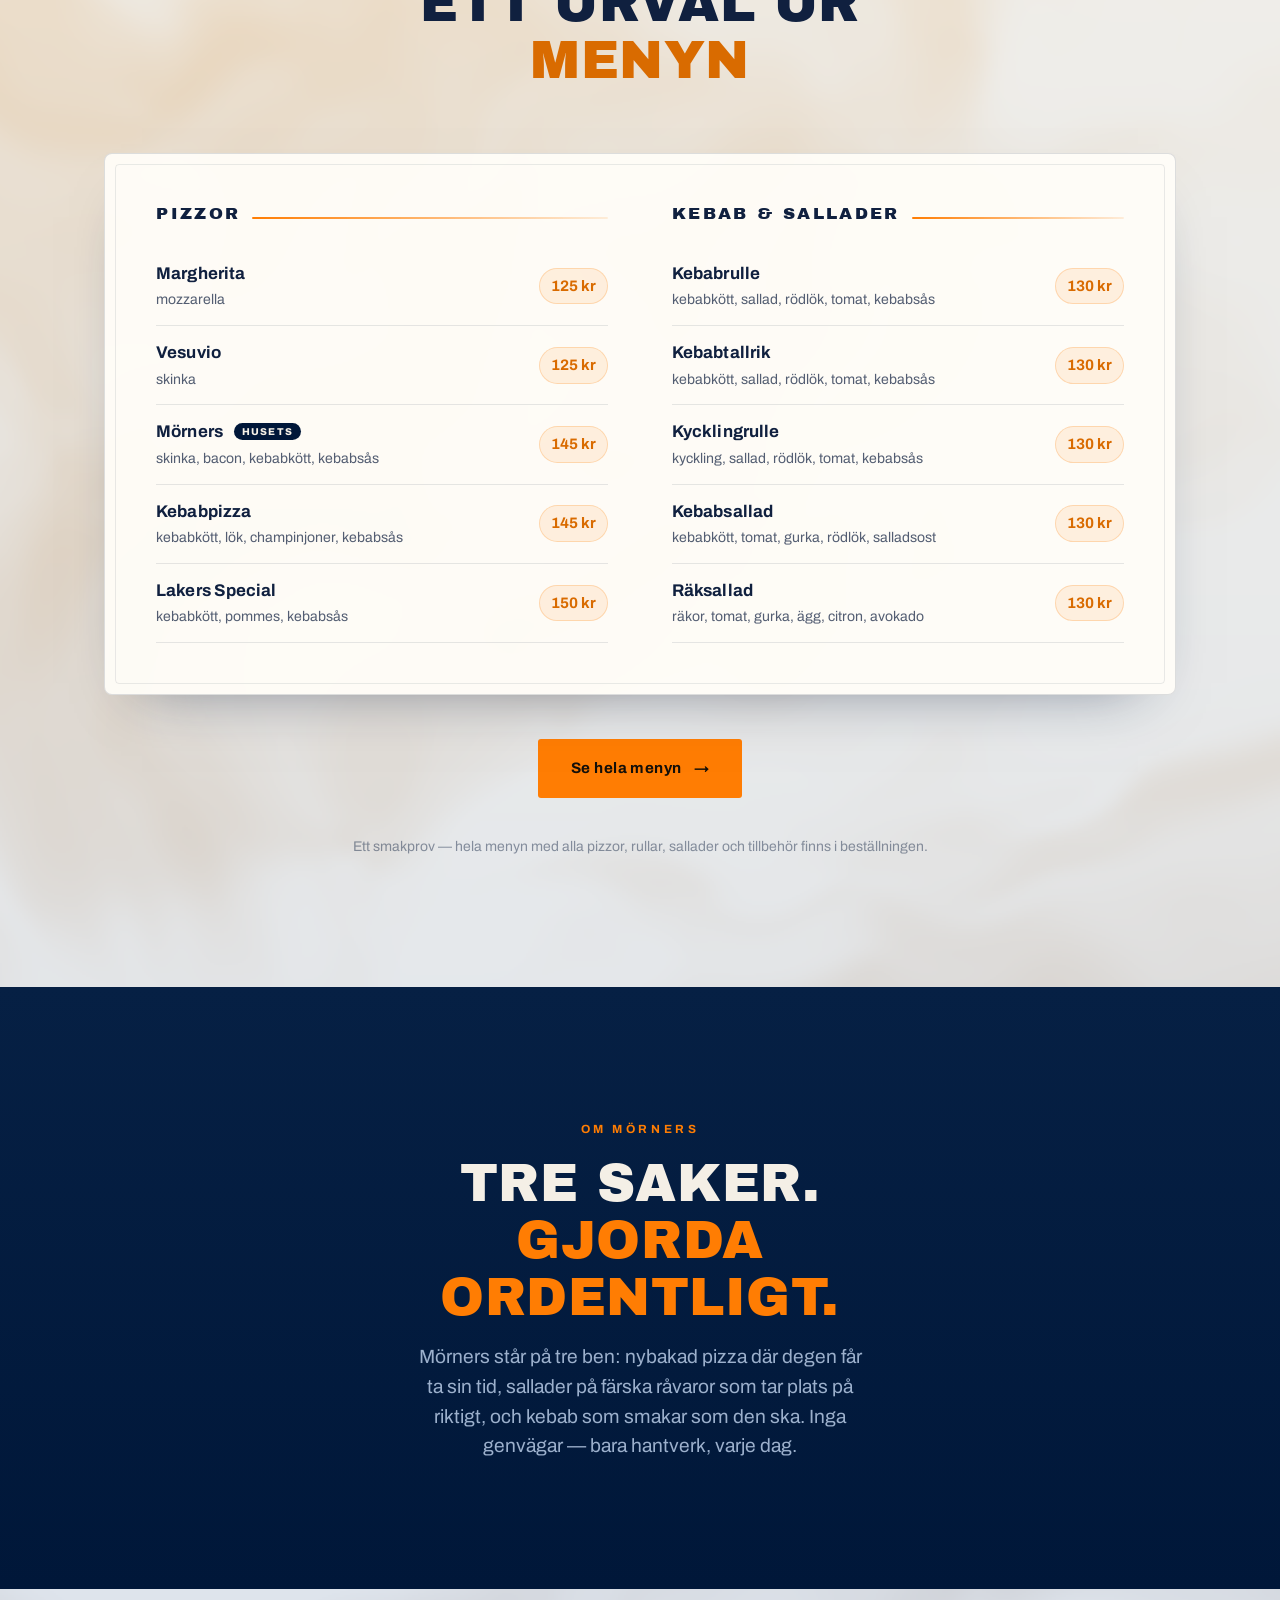
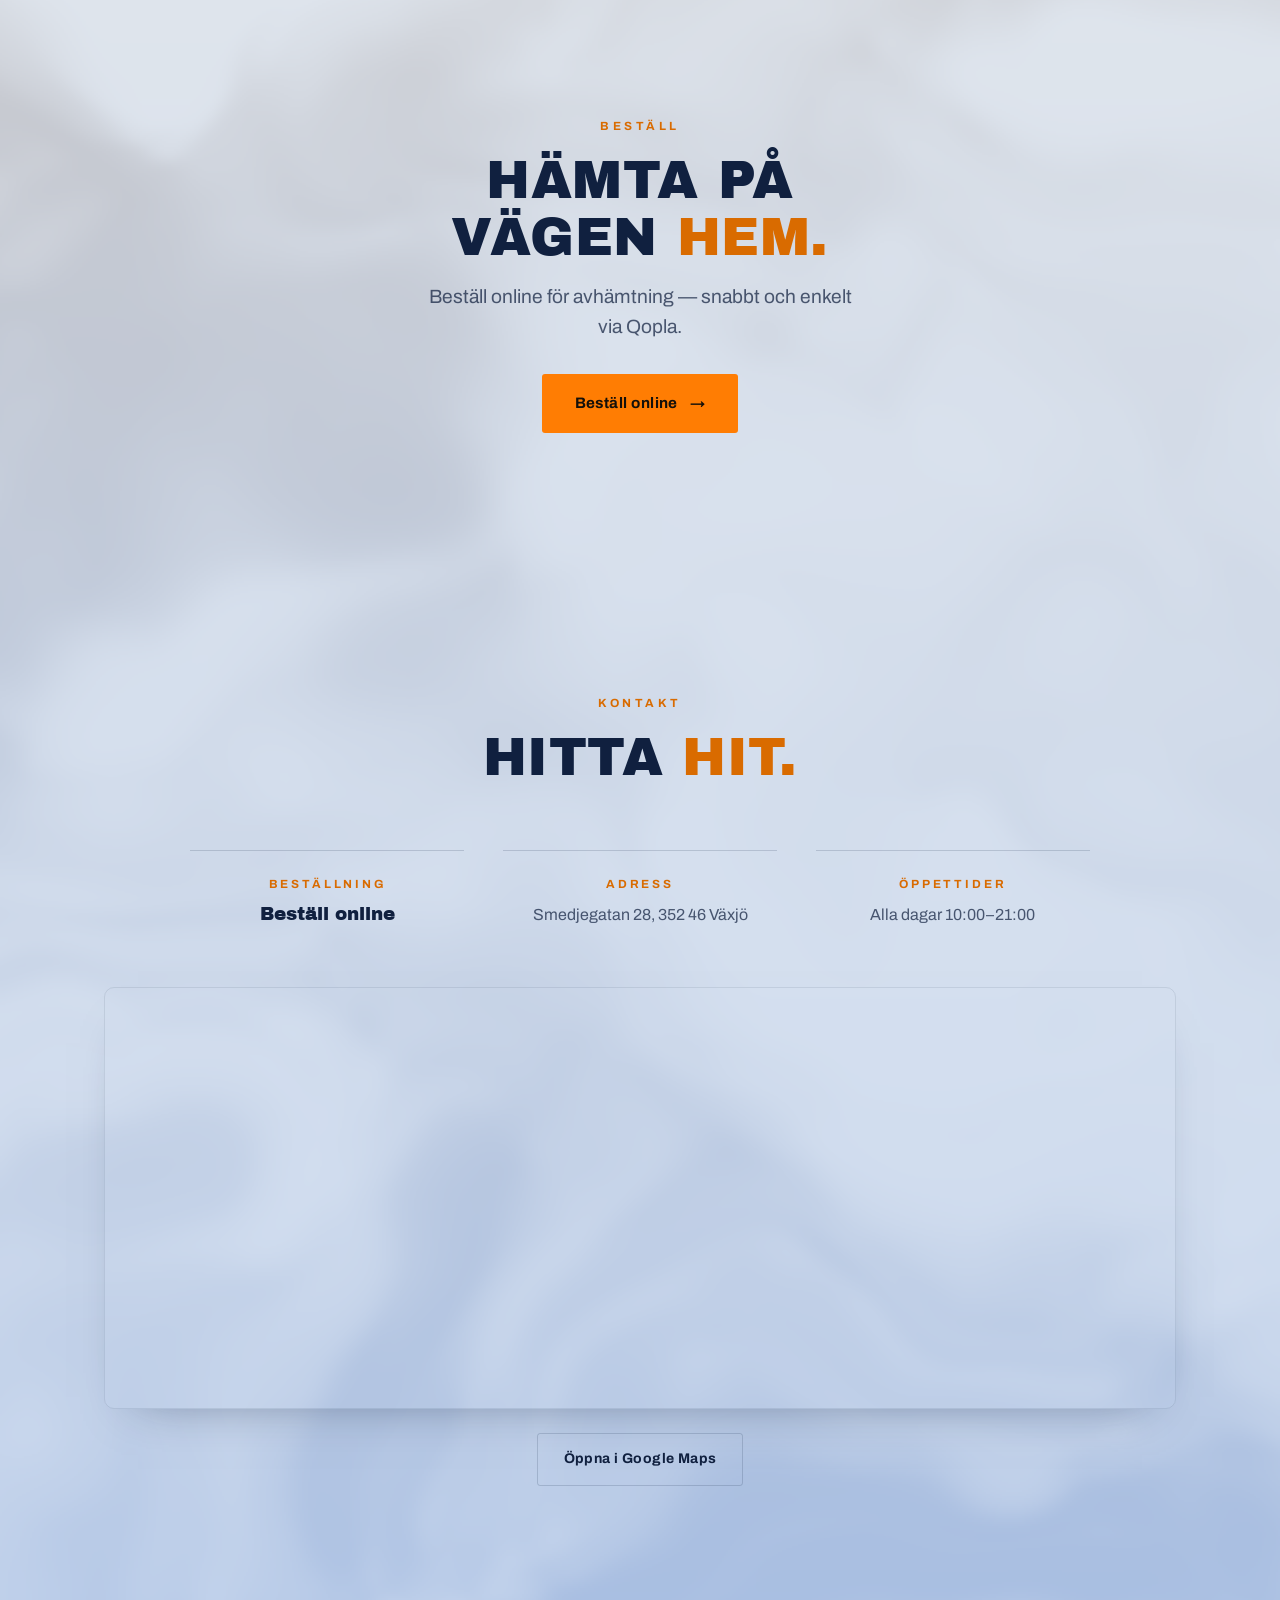
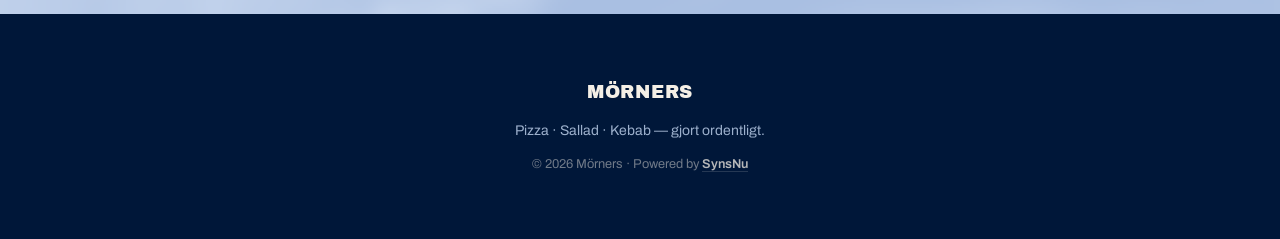
==== commit 3c053bdf: "Rätta adressen: Smedjegatan 28, 352 46 Växjö Gulli Petrinis Väg 24 var fel — bytt i hero, kontakt, p" ====
--- a/index.html
+++ b/index.html
@@ -6,7 +6,7 @@
 <script>document.documentElement.className += ' js';</script>
 
 <title>Mörners — Pizza · Sallad · Kebab</title>
-<meta name="description" content="Mörners i Växjö — nybakad pizza, färsk sallad och riktig kebab på Gulli Petrinis Väg 24. Öppet alla dagar 10–21. Beställ online för avhämtning.">
+<meta name="description" content="Mörners i Växjö — nybakad pizza, färsk sallad och riktig kebab på Smedjegatan 28. Öppet alla dagar 10–21. Beställ online för avhämtning.">
 <meta name="theme-color" content="#001739">
 
 <meta property="og:title" content="Mörners — Pizza · Sallad · Kebab">
@@ -31,7 +31,7 @@
 { "@context":"https://schema.org","@type":"Restaurant",
   "name":"Mörners",
   "servesCuisine":["Pizza","Salad","Kebab"],
-  "address":{"@type":"PostalAddress","streetAddress":"Gulli Petrinis Väg 24","postalCode":"352 20","addressLocality":"Växjö","addressCountry":"SE"},
+  "address":{"@type":"PostalAddress","streetAddress":"Smedjegatan 28","postalCode":"352 46","addressLocality":"Växjö","addressCountry":"SE"},
   "menu":"https://qopla.com/restaurant/morners/qEQ3g3j42O/order",
   "potentialAction":{"@type":"OrderAction","target":{"@type":"EntryPoint","urlTemplate":"https://qopla.com/restaurant/morners/qEQ3g3j42O/order","inLanguage":"sv-SE","actionPlatform":["http://schema.org/DesktopWebPlatform","http://schema.org/MobileWebPlatform"]},"deliveryMethod":"http://purl.org/goodrelations/v1#DirectPickup"},
   "openingHoursSpecification":[{"@type":"OpeningHoursSpecification","dayOfWeek":["Monday","Tuesday","Wednesday","Thursday","Friday","Saturday","Sunday"],"opens":"10:00","closes":"21:00"}],
@@ -92,7 +92,7 @@
         <a class="btn btn--primary btn--lg" href="#" data-qopla>Beställ online <span aria-hidden="true">→</span></a>
         <a class="btn btn--ghost btn--lg" href="#meny">Se menyn</a>
       </div>
-      <p class="hero__badge" data-reveal>Gulli Petrinis Väg 24, Växjö · Beställ online för avhämtning.</p>
+      <p class="hero__badge" data-reveal>Smedjegatan 28, Växjö · Beställ online för avhämtning.</p>
     </div>
   </section>
 
@@ -194,14 +194,14 @@
       </div>
       <div class="kontakt" data-stagger>
         <div class="kontakt__item" data-reveal><span class="k">Beställning</span><a href="#" data-qopla>Beställ online</a></div>
-        <div class="kontakt__item" data-reveal><span class="k">Adress</span><span class="v">Gulli Petrinis Väg 24, 352 20 Växjö</span></div>
+        <div class="kontakt__item" data-reveal><span class="k">Adress</span><span class="v">Smedjegatan 28, 352 46 Växjö</span></div>
         <div class="kontakt__item" data-reveal><span class="k">Öppettider</span><span class="v">Alla dagar 10:00–21:00</span></div>
       </div>
       <div class="kartan" data-reveal>
-        <iframe title="Karta — Mörners, Gulli Petrinis Väg 24, Växjö" src="https://maps.google.com/maps?q=Gulli%20Petrinis%20V%C3%A4g%2024%2C%20352%2020%20V%C3%A4xj%C3%B6&t=&z=15&ie=UTF8&iwloc=&output=embed" loading="lazy" referrerpolicy="no-referrer-when-downgrade" allowfullscreen></iframe>
+        <iframe title="Karta — Mörners, Smedjegatan 28, Växjö" src="https://maps.google.com/maps?q=Smedjegatan%2028%2C%20352%2046%20V%C3%A4xj%C3%B6&t=&z=15&ie=UTF8&iwloc=&output=embed" loading="lazy" referrerpolicy="no-referrer-when-downgrade" allowfullscreen></iframe>
       </div>
       <div class="kartan__cta" data-reveal>
-        <a class="btn btn--ghost" href="https://maps.google.com/?q=Gulli+Petrinis+V%C3%A4g+24,+352+20+V%C3%A4xj%C3%B6" target="_blank" rel="noopener">Öppna i Google Maps</a>
+        <a class="btn btn--ghost" href="https://maps.google.com/?q=Smedjegatan+28,+352+46+V%C3%A4xj%C3%B6" target="_blank" rel="noopener">Öppna i Google Maps</a>
       </div>
     </div>
   </section>
@@ -237,7 +237,7 @@
       <hr class="oppnar__linje" aria-hidden="true">
       <p class="oppnar__text">
         Nybakad pizza, färsk sallad och riktig kebab
-        på Gulli Petrinis Väg 24 i Växjö.
+        på Smedjegatan 28 i Växjö.
       </p>
       <a class="btn btn--primary btn--lg" href="#" data-qopla>Beställ nu <span aria-hidden="true">→</span></a>
     </div>
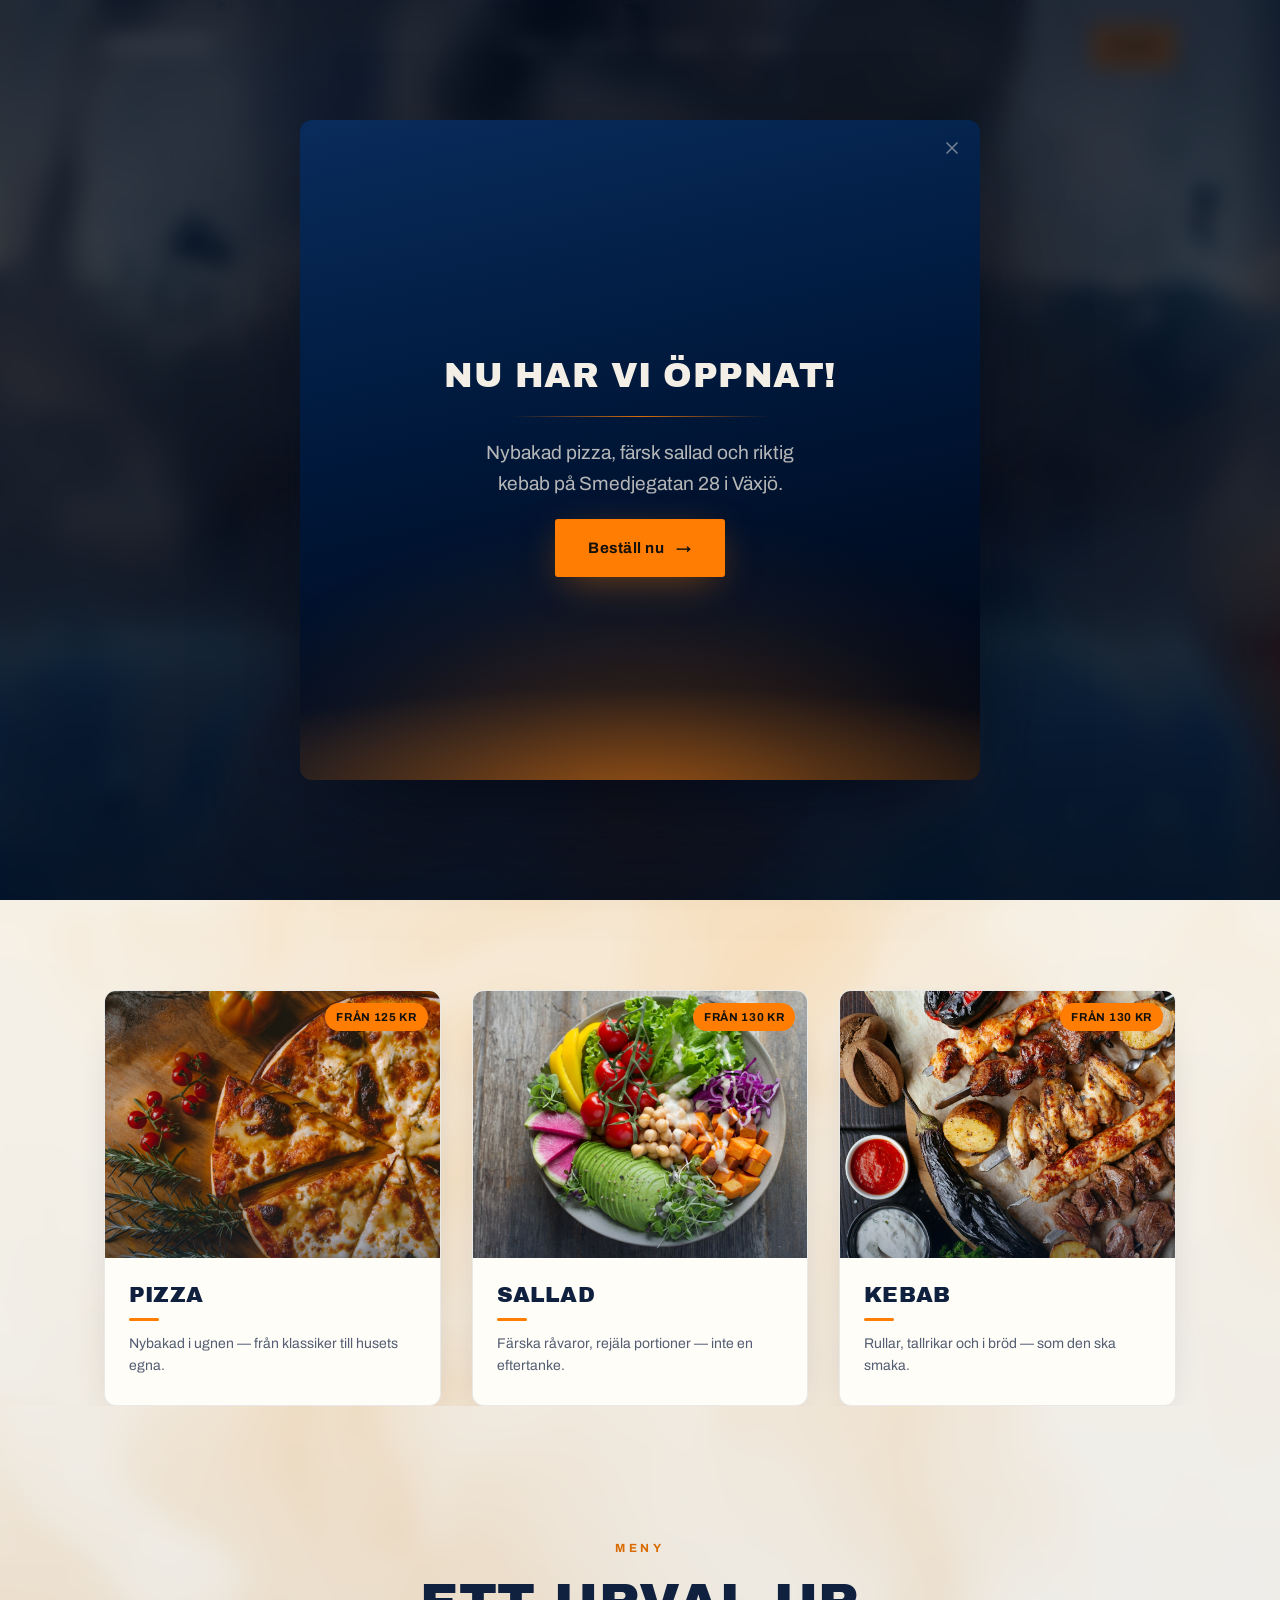
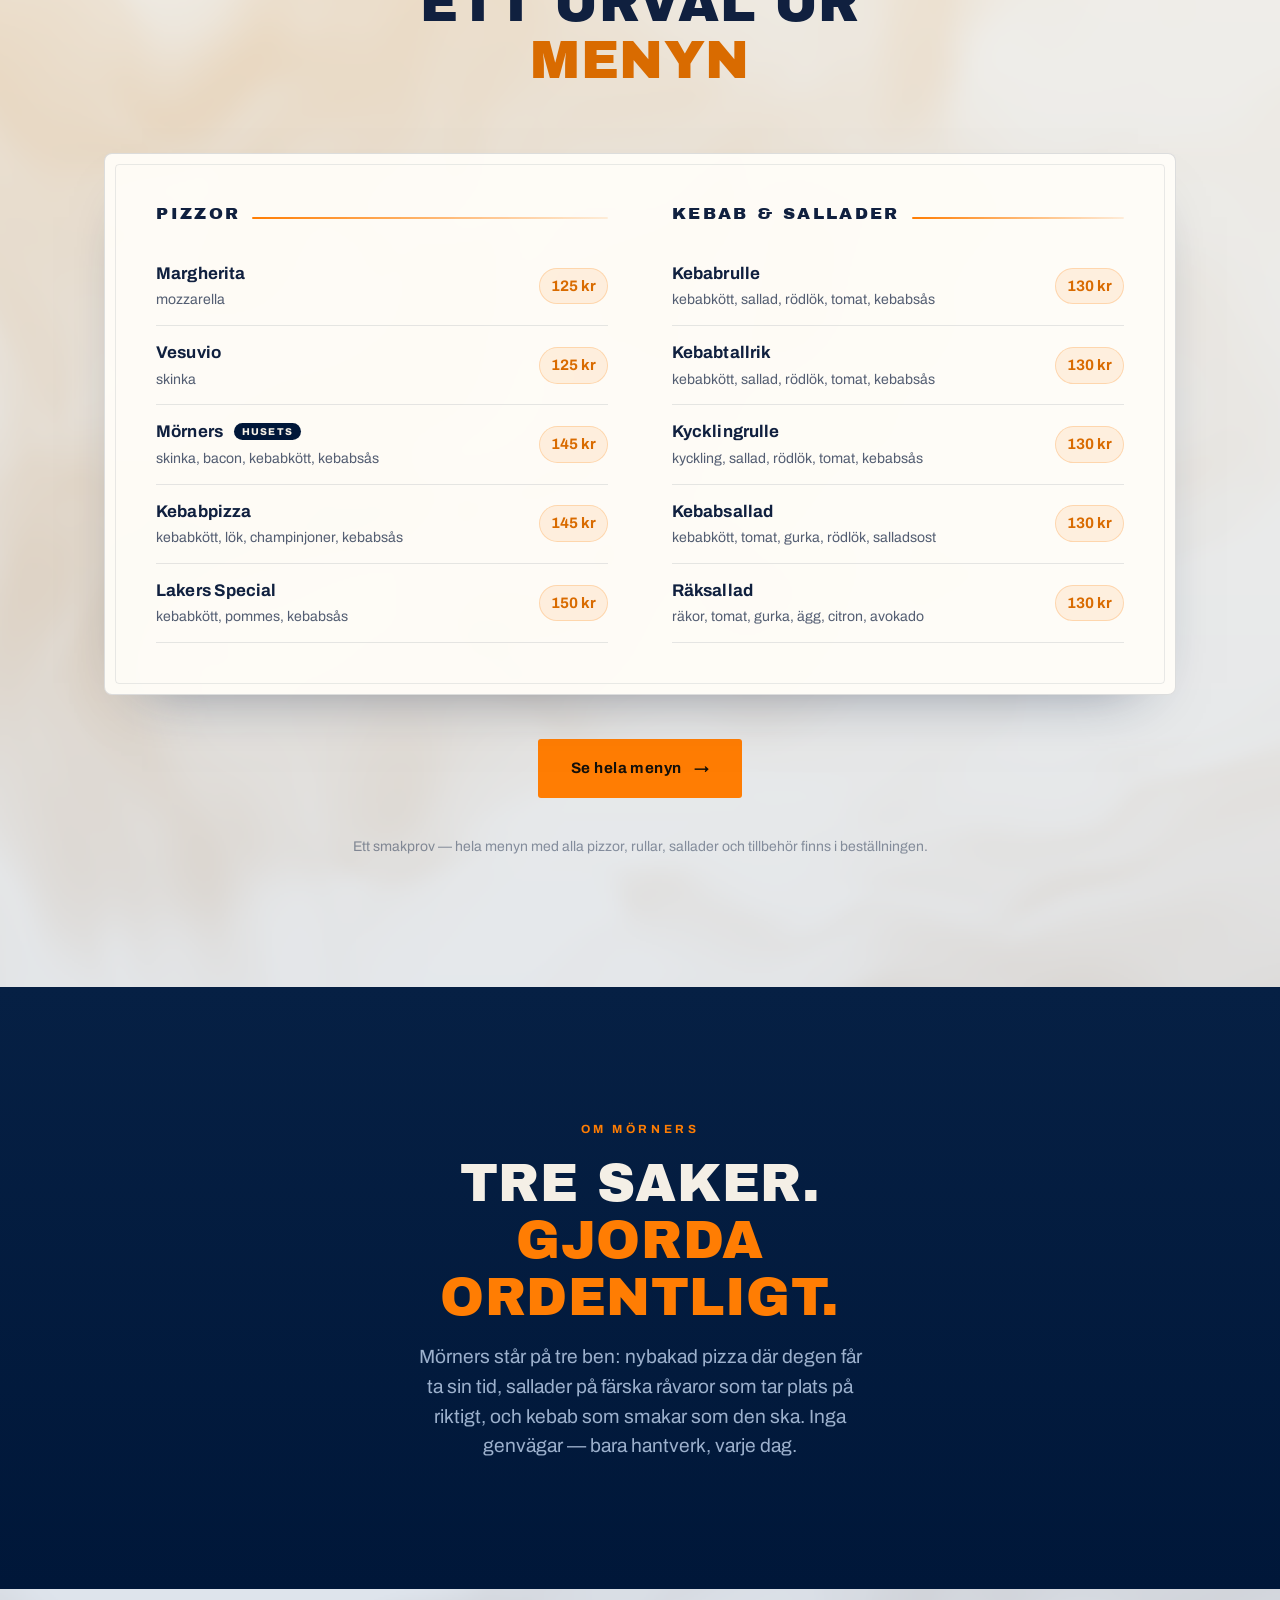
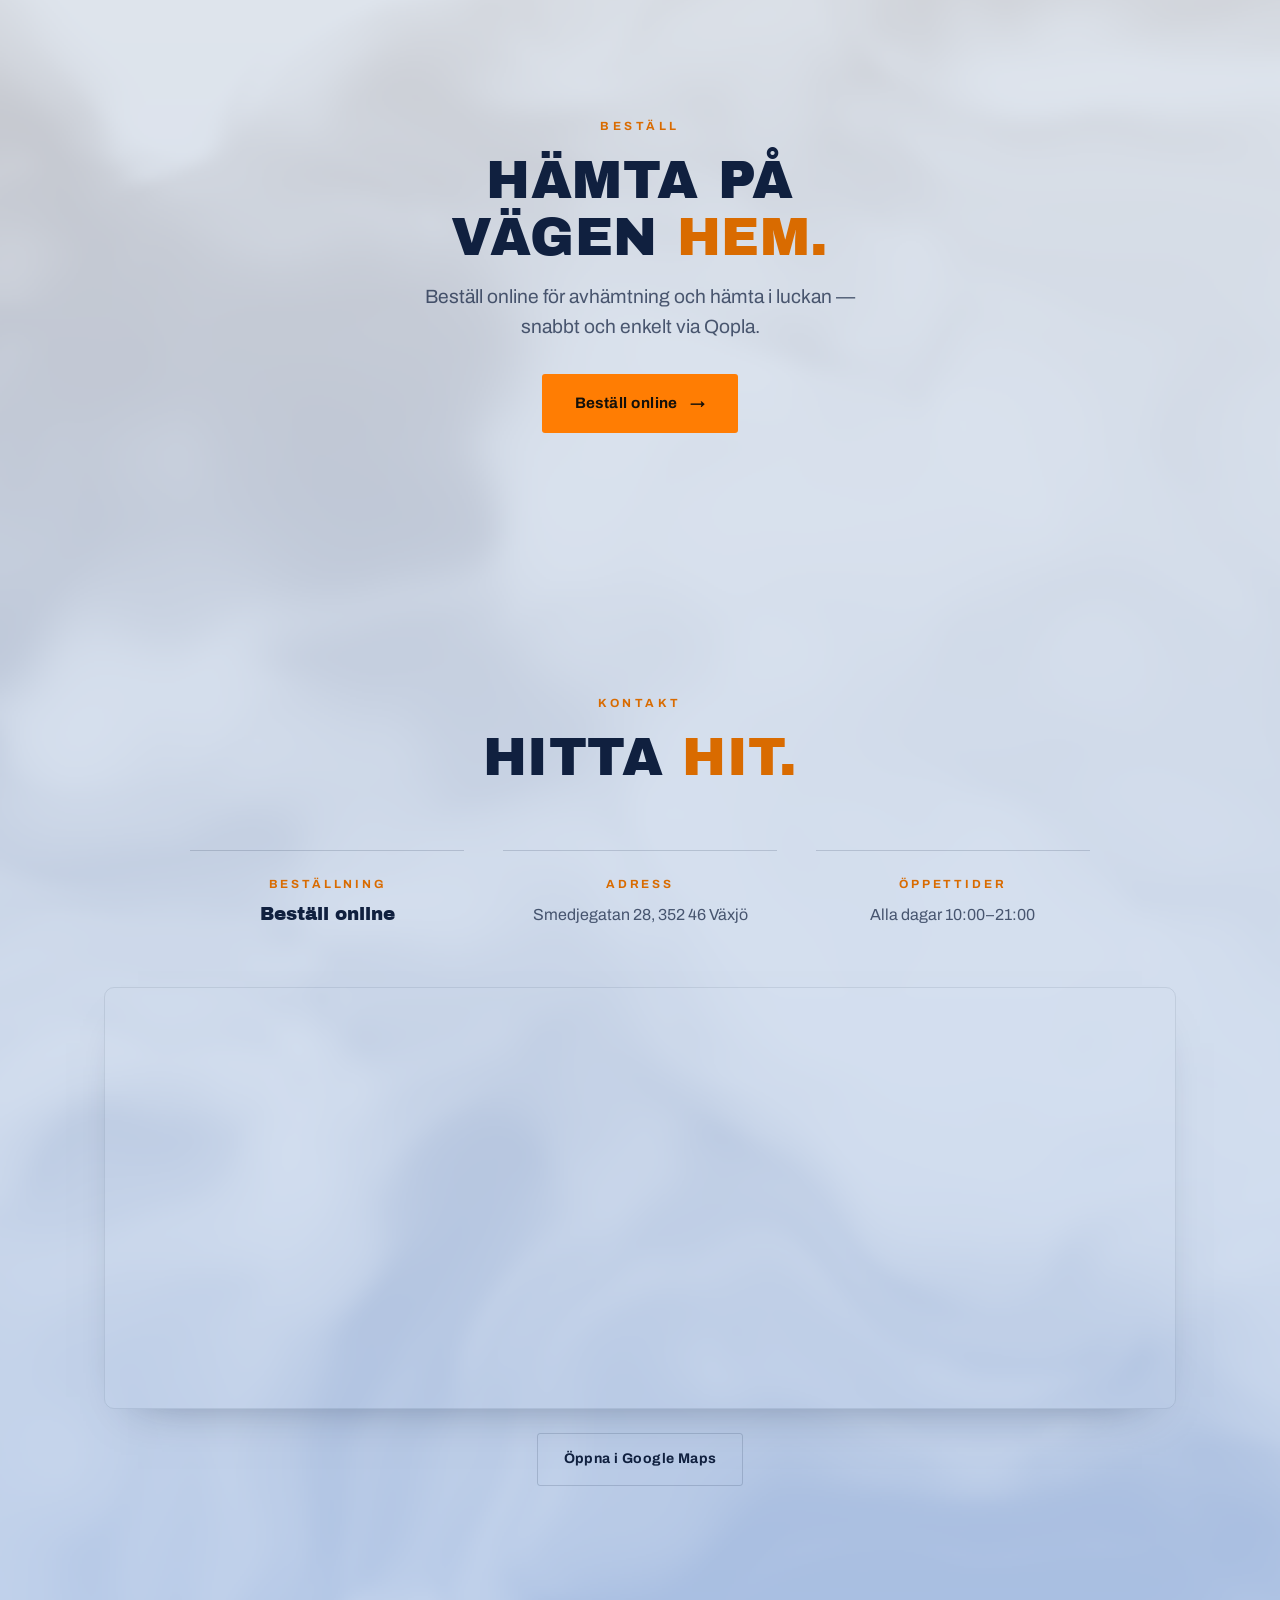
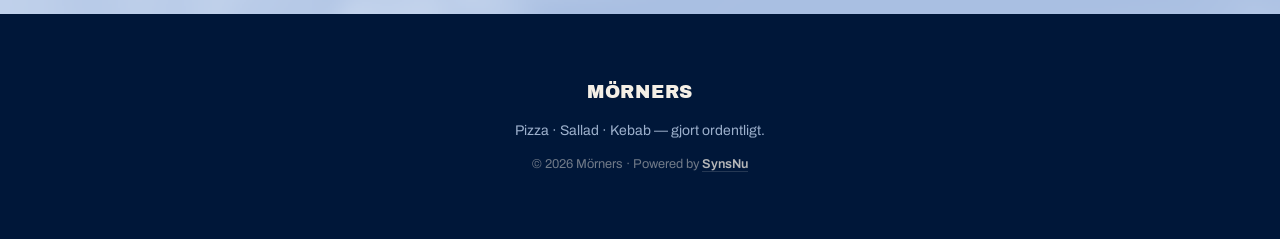
==== commit 5d9e0f94: "Hero + beställ-sektion: 'och hämta i luckan' (Jennifers önskemål) Co-Authored-By: Claude Fable 5 <no" ====
--- a/index.html
+++ b/index.html
@@ -92,7 +92,7 @@
         <a class="btn btn--primary btn--lg" href="#" data-qopla>Beställ online <span aria-hidden="true">→</span></a>
         <a class="btn btn--ghost btn--lg" href="#meny">Se menyn</a>
       </div>
-      <p class="hero__badge" data-reveal>Smedjegatan 28, Växjö · Beställ online för avhämtning.</p>
+      <p class="hero__badge" data-reveal>Smedjegatan 28, Växjö · Beställ online för avhämtning och hämta i luckan.</p>
     </div>
   </section>
 
@@ -178,7 +178,7 @@
     <div class="wrap orderband__in">
       <p class="tag" data-reveal>Beställ</p>
       <h2 data-reveal>Hämta på vägen <span class="em">hem.</span></h2>
-      <p class="lead" data-reveal>Beställ online för avhämtning — snabbt och enkelt via Qopla.</p>
+      <p class="lead" data-reveal>Beställ online för avhämtning och hämta i luckan — snabbt och enkelt via Qopla.</p>
       <div class="orderband__cta" data-reveal>
         <a class="btn btn--primary btn--lg" href="#" data-qopla>Beställ online <span aria-hidden="true">→</span></a>
       </div>
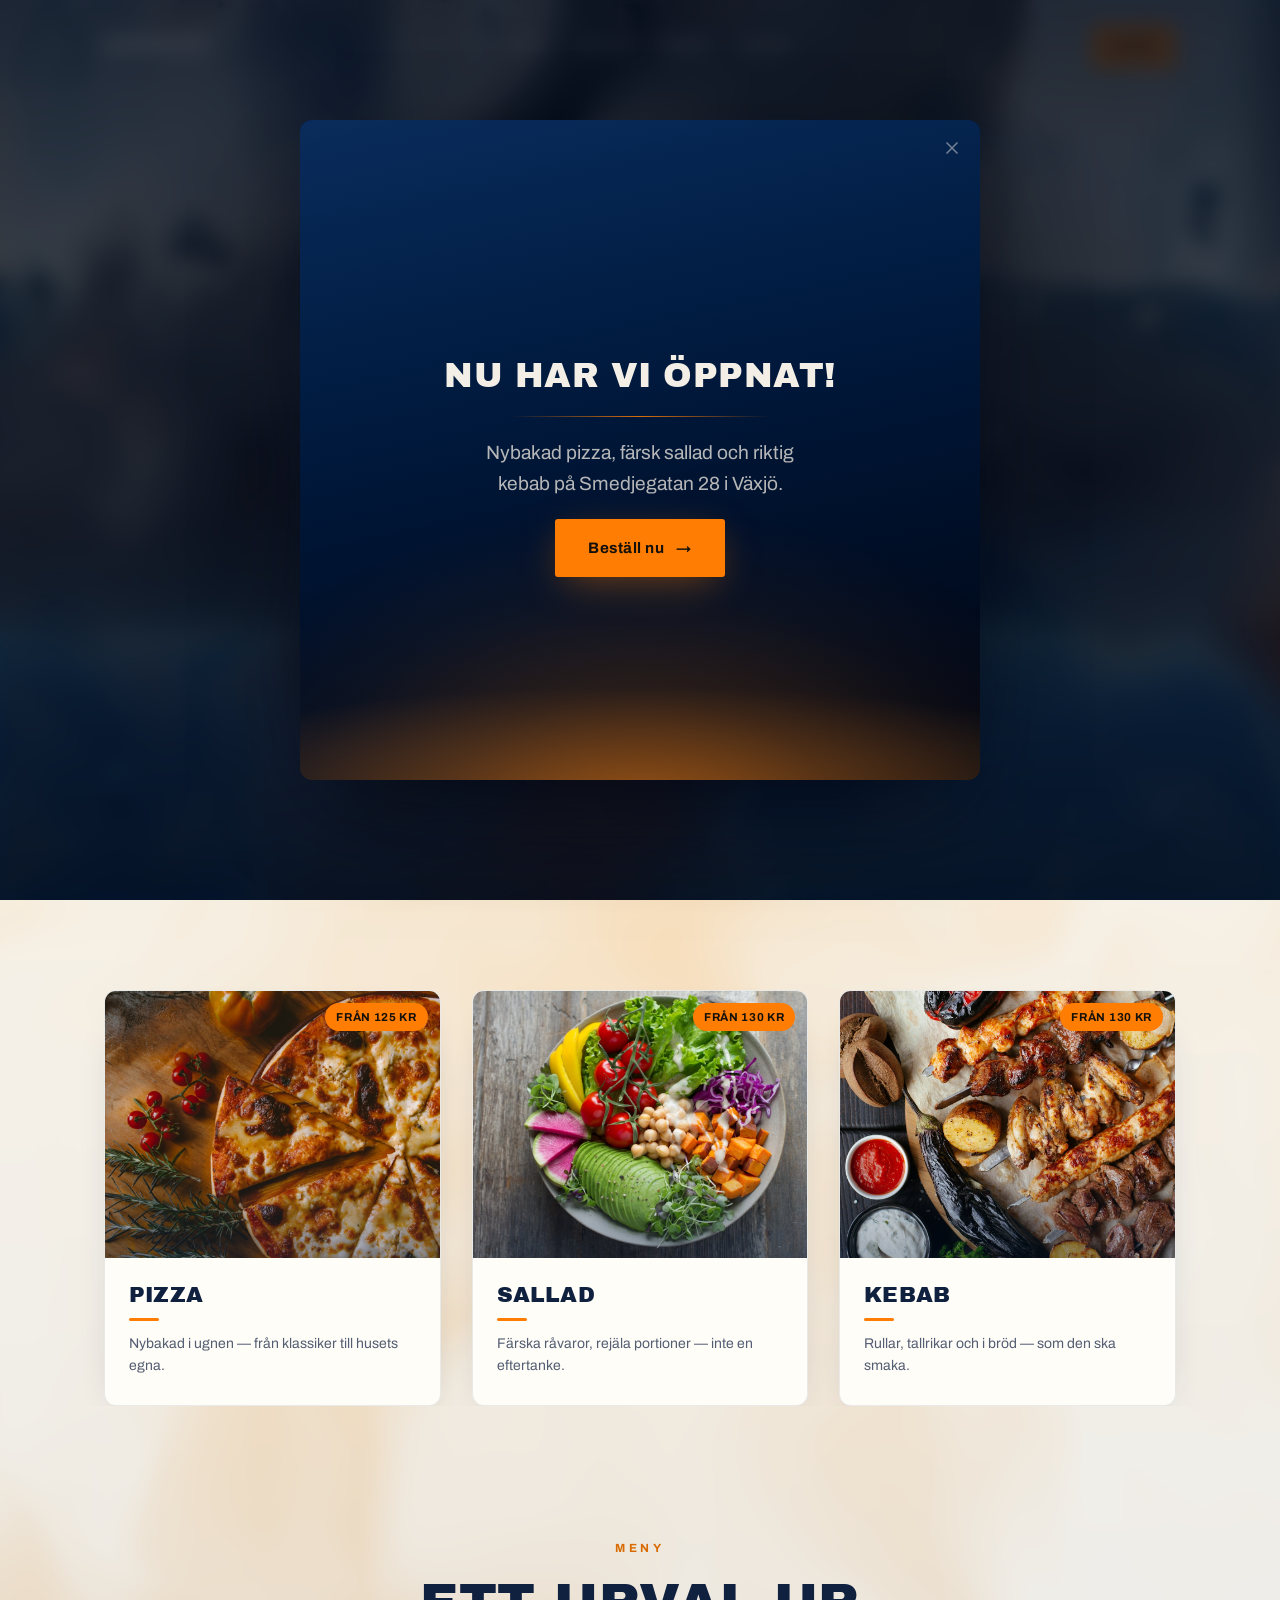
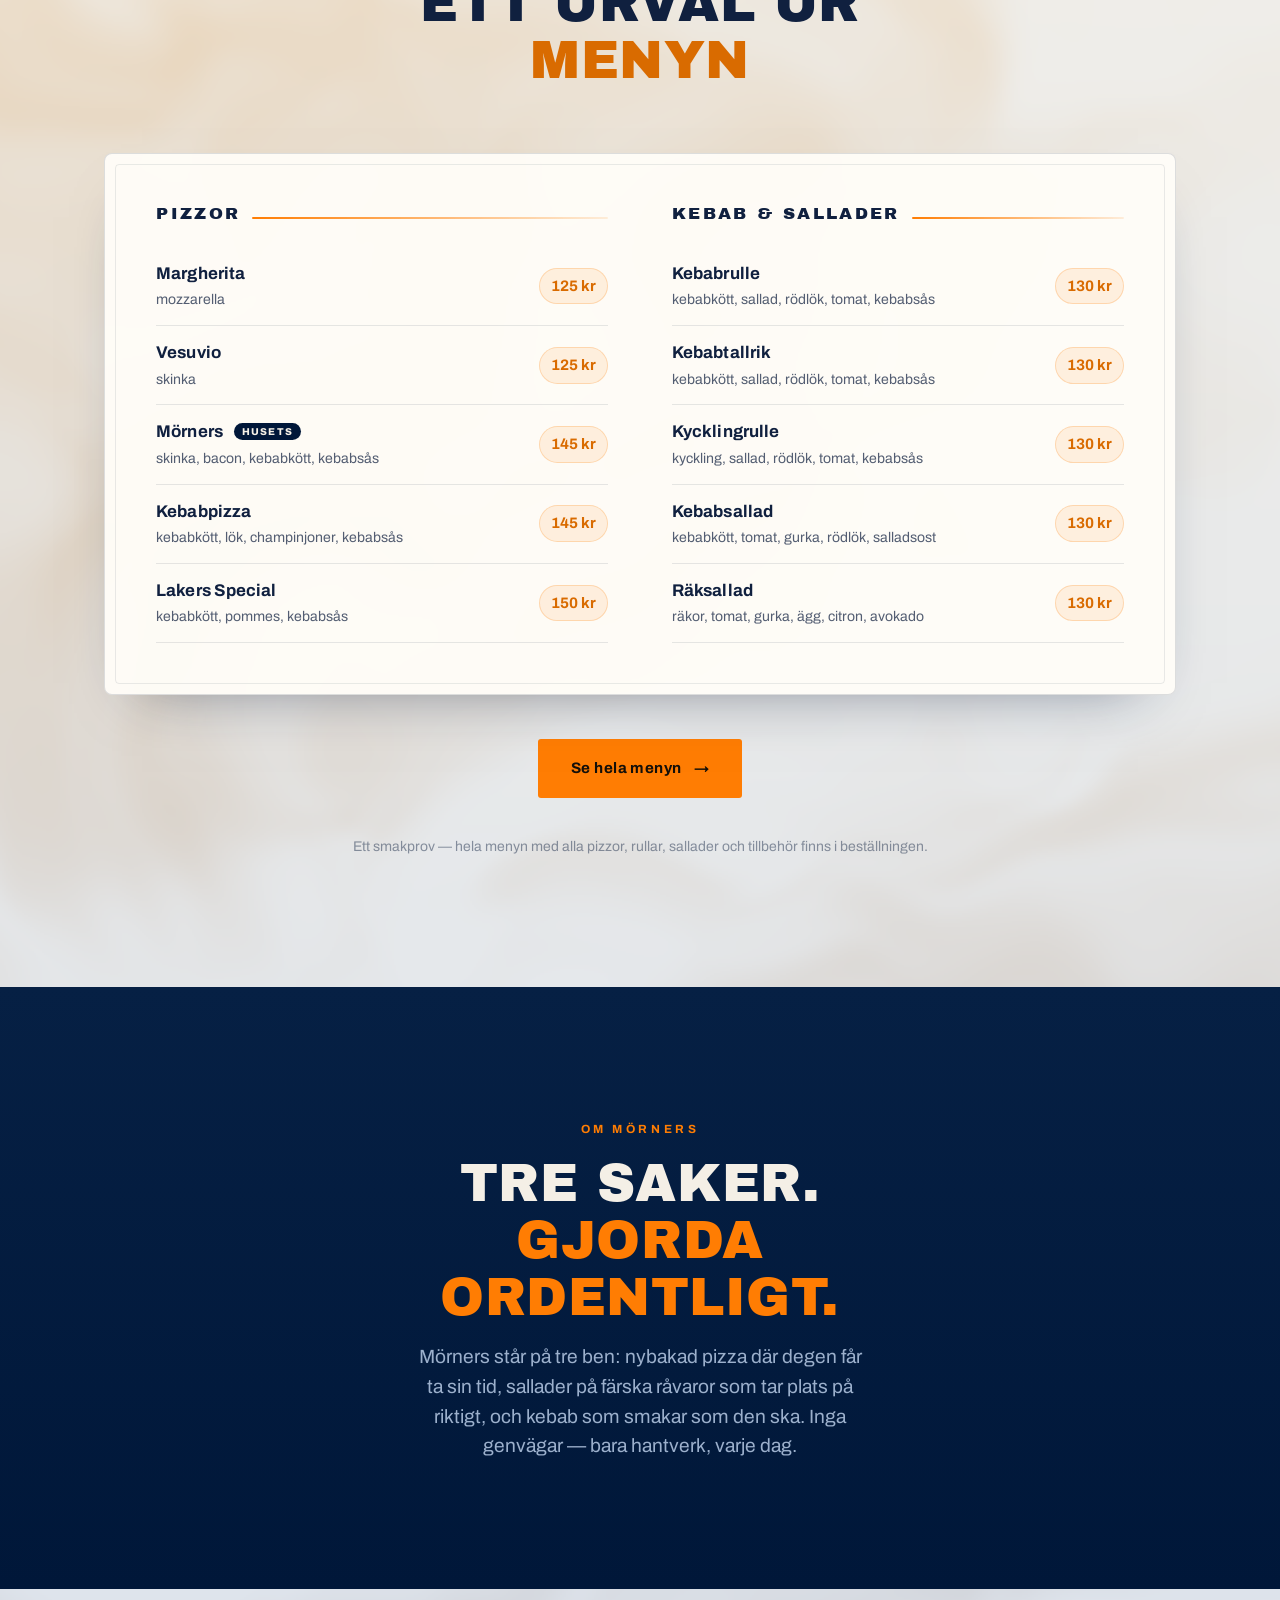
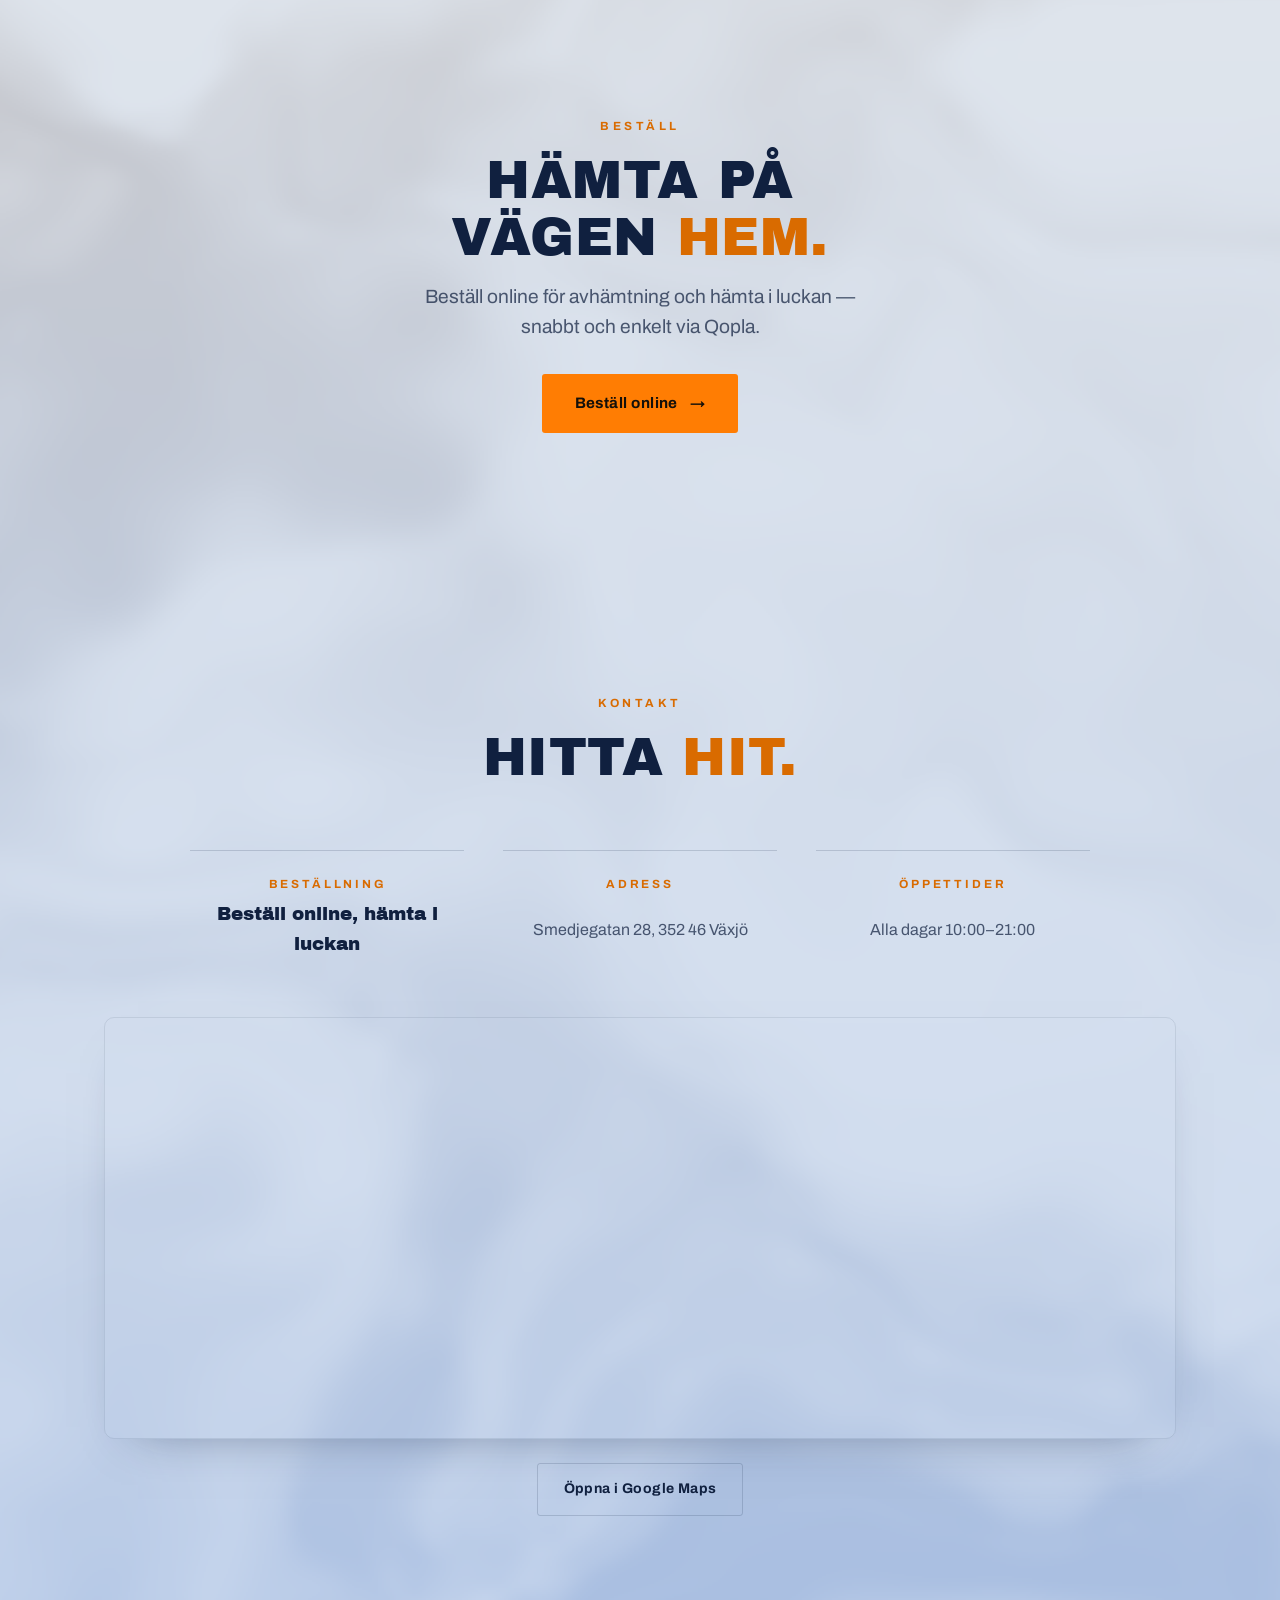
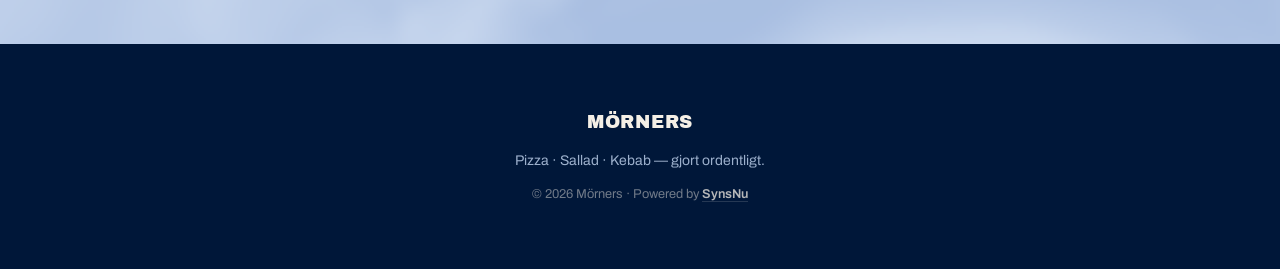
==== commit a2573114: "Kontakt: Beställ online, hämta i luckan (rätt ställe enligt Jennifer) Co-Authored-By: Claude Fable 5" ====
--- a/index.html
+++ b/index.html
@@ -193,7 +193,7 @@
         <h2>Hitta <span class="em">hit.</span></h2>
       </div>
       <div class="kontakt" data-stagger>
-        <div class="kontakt__item" data-reveal><span class="k">Beställning</span><a href="#" data-qopla>Beställ online</a></div>
+        <div class="kontakt__item" data-reveal><span class="k">Beställning</span><a href="#" data-qopla>Beställ online, hämta i luckan</a></div>
         <div class="kontakt__item" data-reveal><span class="k">Adress</span><span class="v">Smedjegatan 28, 352 46 Växjö</span></div>
         <div class="kontakt__item" data-reveal><span class="k">Öppettider</span><span class="v">Alla dagar 10:00–21:00</span></div>
       </div>
--- a/styles/app.css
+++ b/styles/app.css
@@ -142,6 +142,10 @@
   transition: opacity .35s var(--ease), transform .35s var(--ease), visibility .35s;
 }
 .drawer.open { opacity: 1; visibility: visible; transform: translateY(0); }
+/* Öppen mobilmeny: headern (logga + X-knapp) ska ligga ÖVER menyn och alltid synas,
+   även om headern var scroll-gömd eller i ljust "scrolled"-läge. */
+body.drawer-open .nav { z-index: 26; transform: none; background: transparent; box-shadow: none; backdrop-filter: none; color: var(--cream); }
+body.drawer-open .nav .nav__links { display: none; }
 .drawer a { font-family: var(--display); font-size: clamp(1.5rem, 6.5vw, 2.1rem); text-transform: uppercase; }
 .drawer a:hover { color: var(--orange); }
 .drawer .btn { font-family: var(--sans); font-size: var(--fs-sm); margin-top: var(--s-4); text-transform: none; }
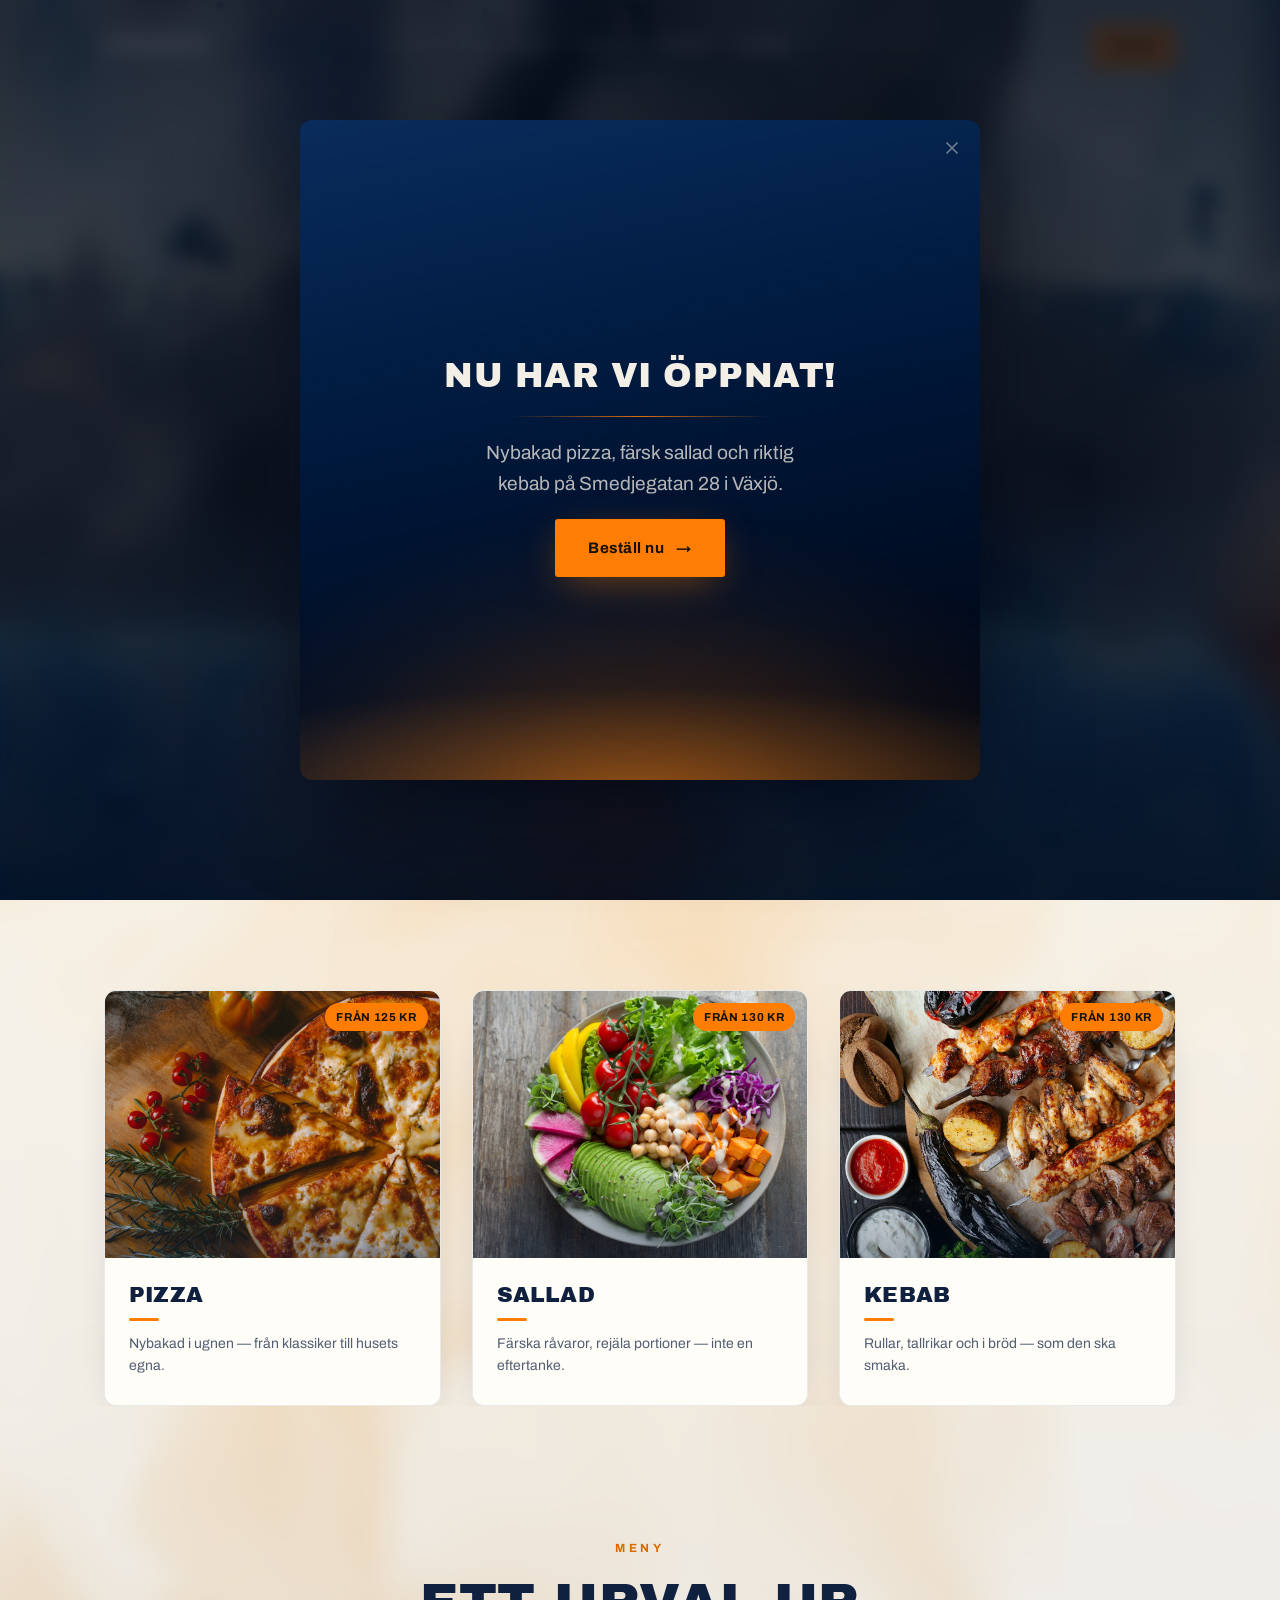
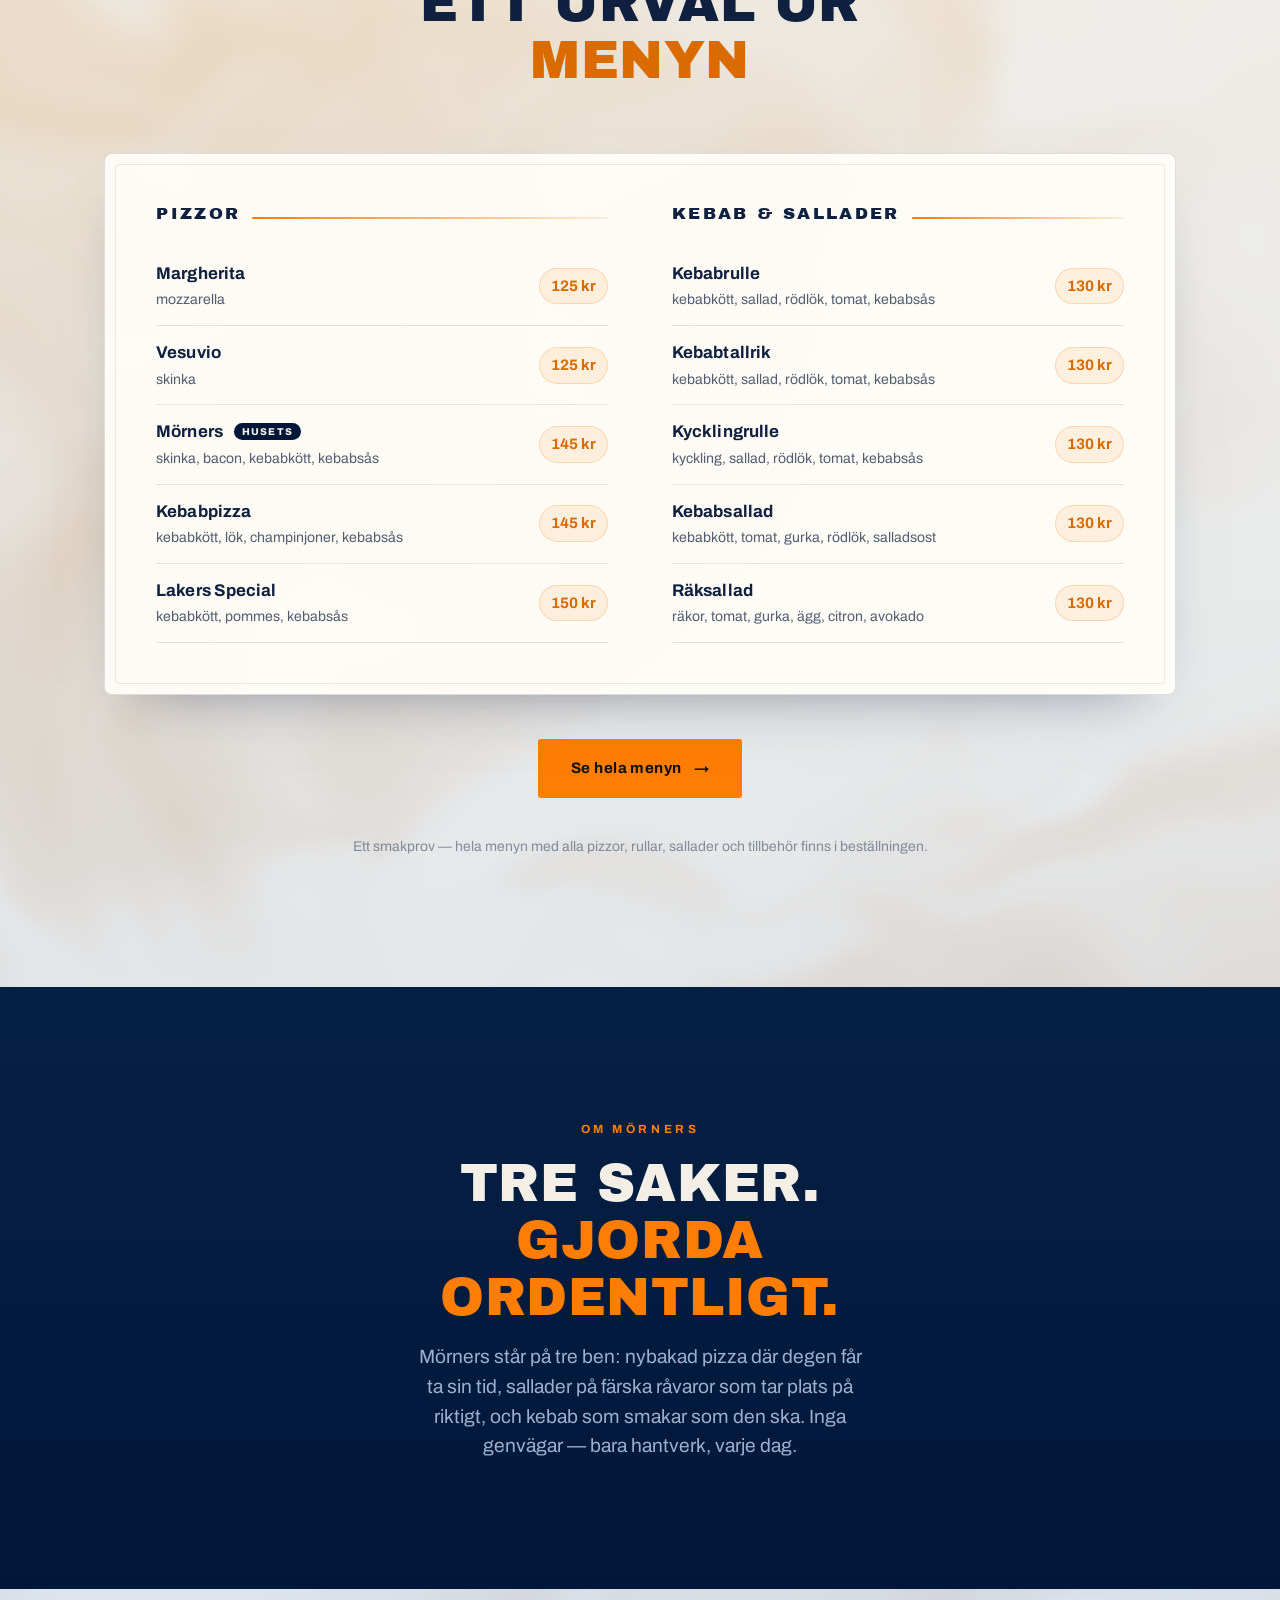
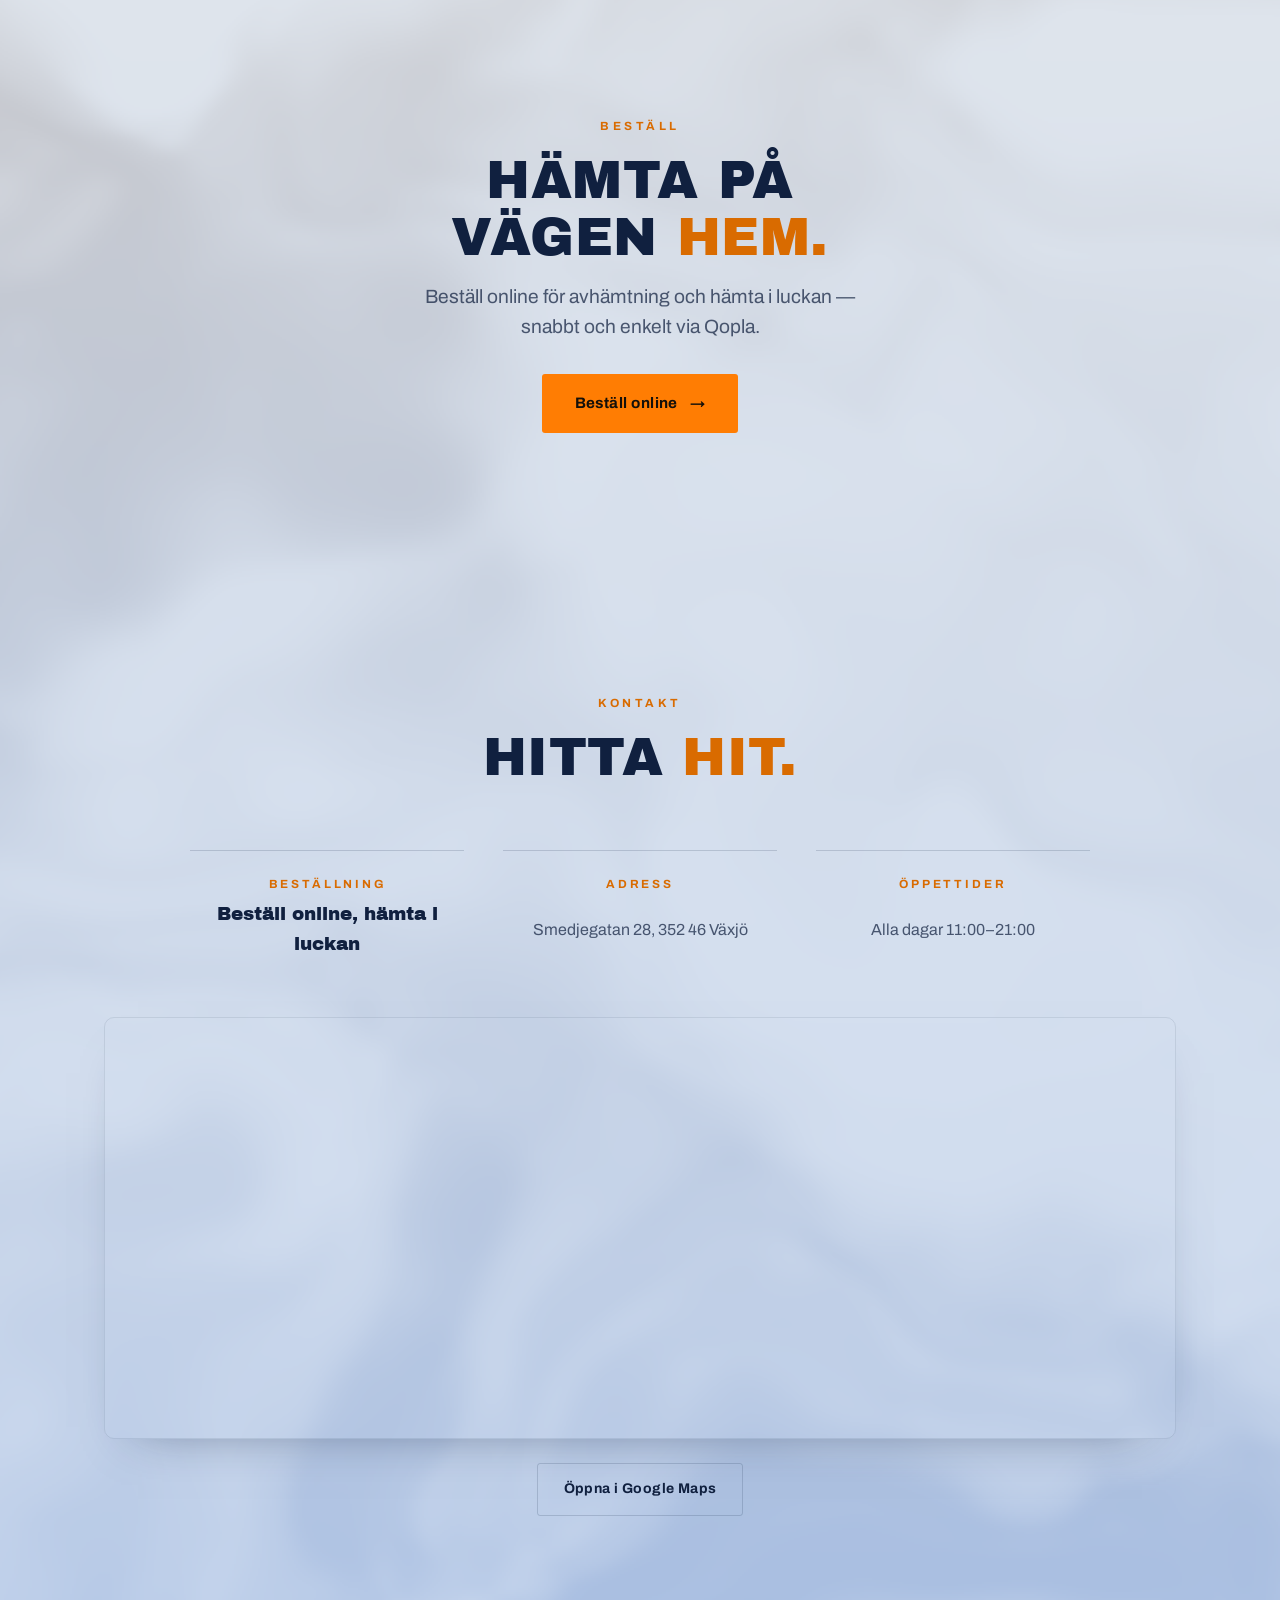
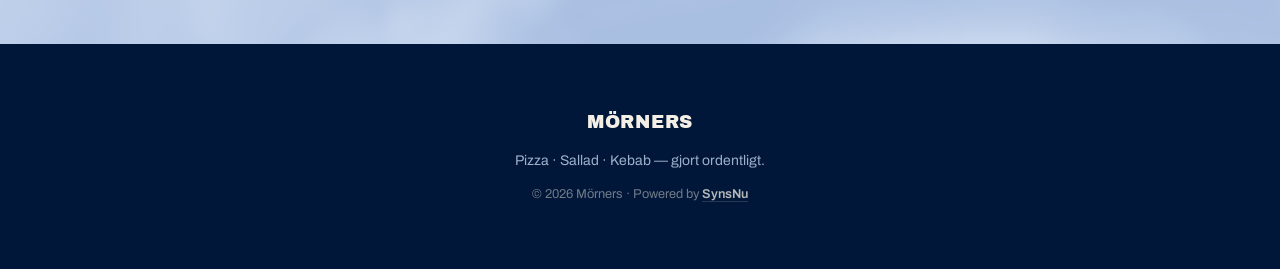
==== commit 3aed5dda: "Öppettider: 11:00–21:00 alla dagar Ändrat på alla sex ställen så de säger samma sak: meta descriptio" ====
--- a/index.html
+++ b/index.html
@@ -6,7 +6,7 @@
 <script>document.documentElement.className += ' js';</script>
 
 <title>Mörners — Pizza · Sallad · Kebab</title>
-<meta name="description" content="Mörners i Växjö — nybakad pizza, färsk sallad och riktig kebab på Smedjegatan 28. Öppet alla dagar 10–21. Beställ online för avhämtning.">
+<meta name="description" content="Mörners i Växjö — nybakad pizza, färsk sallad och riktig kebab på Smedjegatan 28. Öppet alla dagar 11–21. Beställ online för avhämtning.">
 <meta name="theme-color" content="#001739">
 
 <meta property="og:title" content="Mörners — Pizza · Sallad · Kebab">
@@ -34,7 +34,7 @@
   "address":{"@type":"PostalAddress","streetAddress":"Smedjegatan 28","postalCode":"352 46","addressLocality":"Växjö","addressCountry":"SE"},
   "menu":"https://qopla.com/restaurant/morners/qEQ3g3j42O/order",
   "potentialAction":{"@type":"OrderAction","target":{"@type":"EntryPoint","urlTemplate":"https://qopla.com/restaurant/morners/qEQ3g3j42O/order","inLanguage":"sv-SE","actionPlatform":["http://schema.org/DesktopWebPlatform","http://schema.org/MobileWebPlatform"]},"deliveryMethod":"http://purl.org/goodrelations/v1#DirectPickup"},
-  "openingHoursSpecification":[{"@type":"OpeningHoursSpecification","dayOfWeek":["Monday","Tuesday","Wednesday","Thursday","Friday","Saturday","Sunday"],"opens":"10:00","closes":"21:00"}],
+  "openingHoursSpecification":[{"@type":"OpeningHoursSpecification","dayOfWeek":["Monday","Tuesday","Wednesday","Thursday","Friday","Saturday","Sunday"],"opens":"11:00","closes":"21:00"}],
   "description":"Nybakad pizza, färsk sallad och riktig kebab i Växjö. Beställ online för avhämtning."
 }
 </script>
@@ -195,7 +195,7 @@
       <div class="kontakt" data-stagger>
         <div class="kontakt__item" data-reveal><span class="k">Beställning</span><a href="#" data-qopla>Beställ online, hämta i luckan</a></div>
         <div class="kontakt__item" data-reveal><span class="k">Adress</span><span class="v">Smedjegatan 28, 352 46 Växjö</span></div>
-        <div class="kontakt__item" data-reveal><span class="k">Öppettider</span><span class="v">Alla dagar 10:00–21:00</span></div>
+        <div class="kontakt__item" data-reveal><span class="k">Öppettider</span><span class="v">Alla dagar 11:00–21:00</span></div>
       </div>
       <div class="kartan" data-reveal>
         <iframe title="Karta — Mörners, Smedjegatan 28, Växjö" src="https://maps.google.com/maps?q=Smedjegatan%2028%2C%20352%2046%20V%C3%A4xj%C3%B6&t=&z=15&ie=UTF8&iwloc=&output=embed" loading="lazy" referrerpolicy="no-referrer-when-downgrade" allowfullscreen></iframe>
